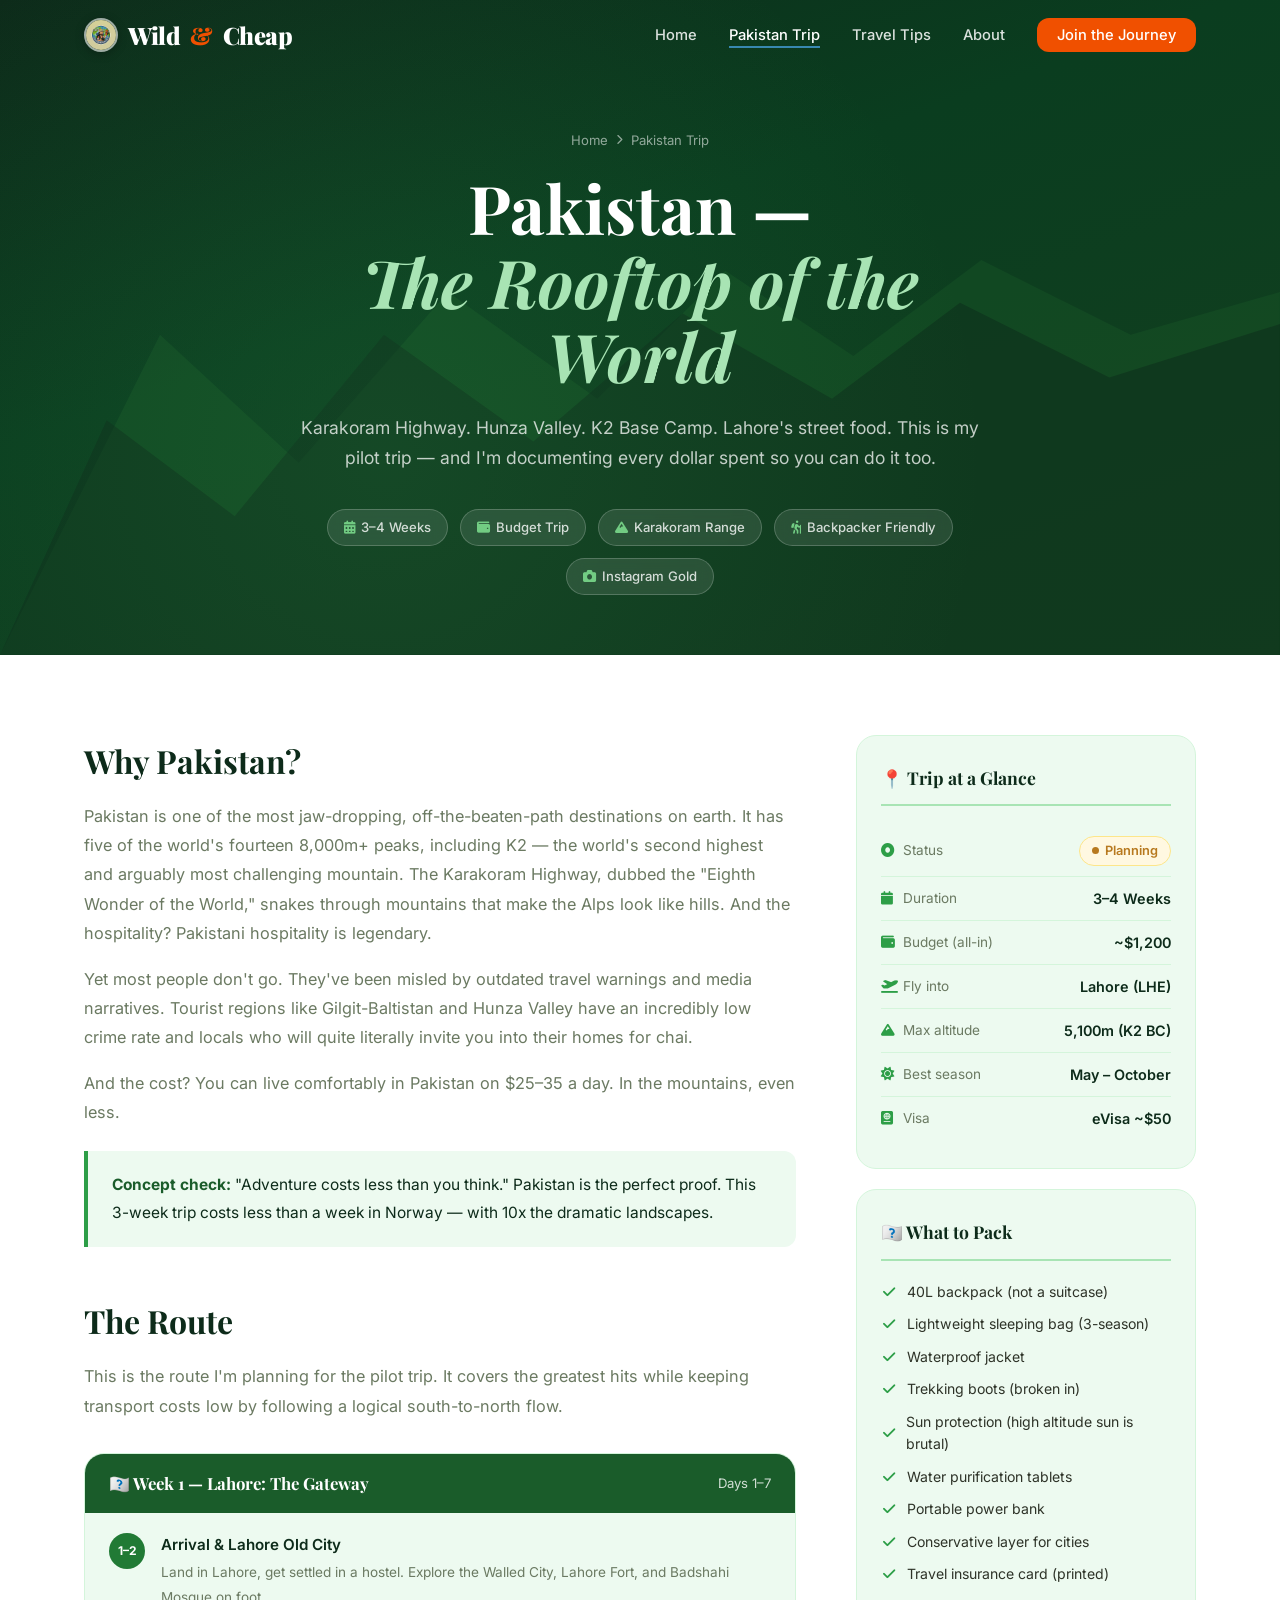
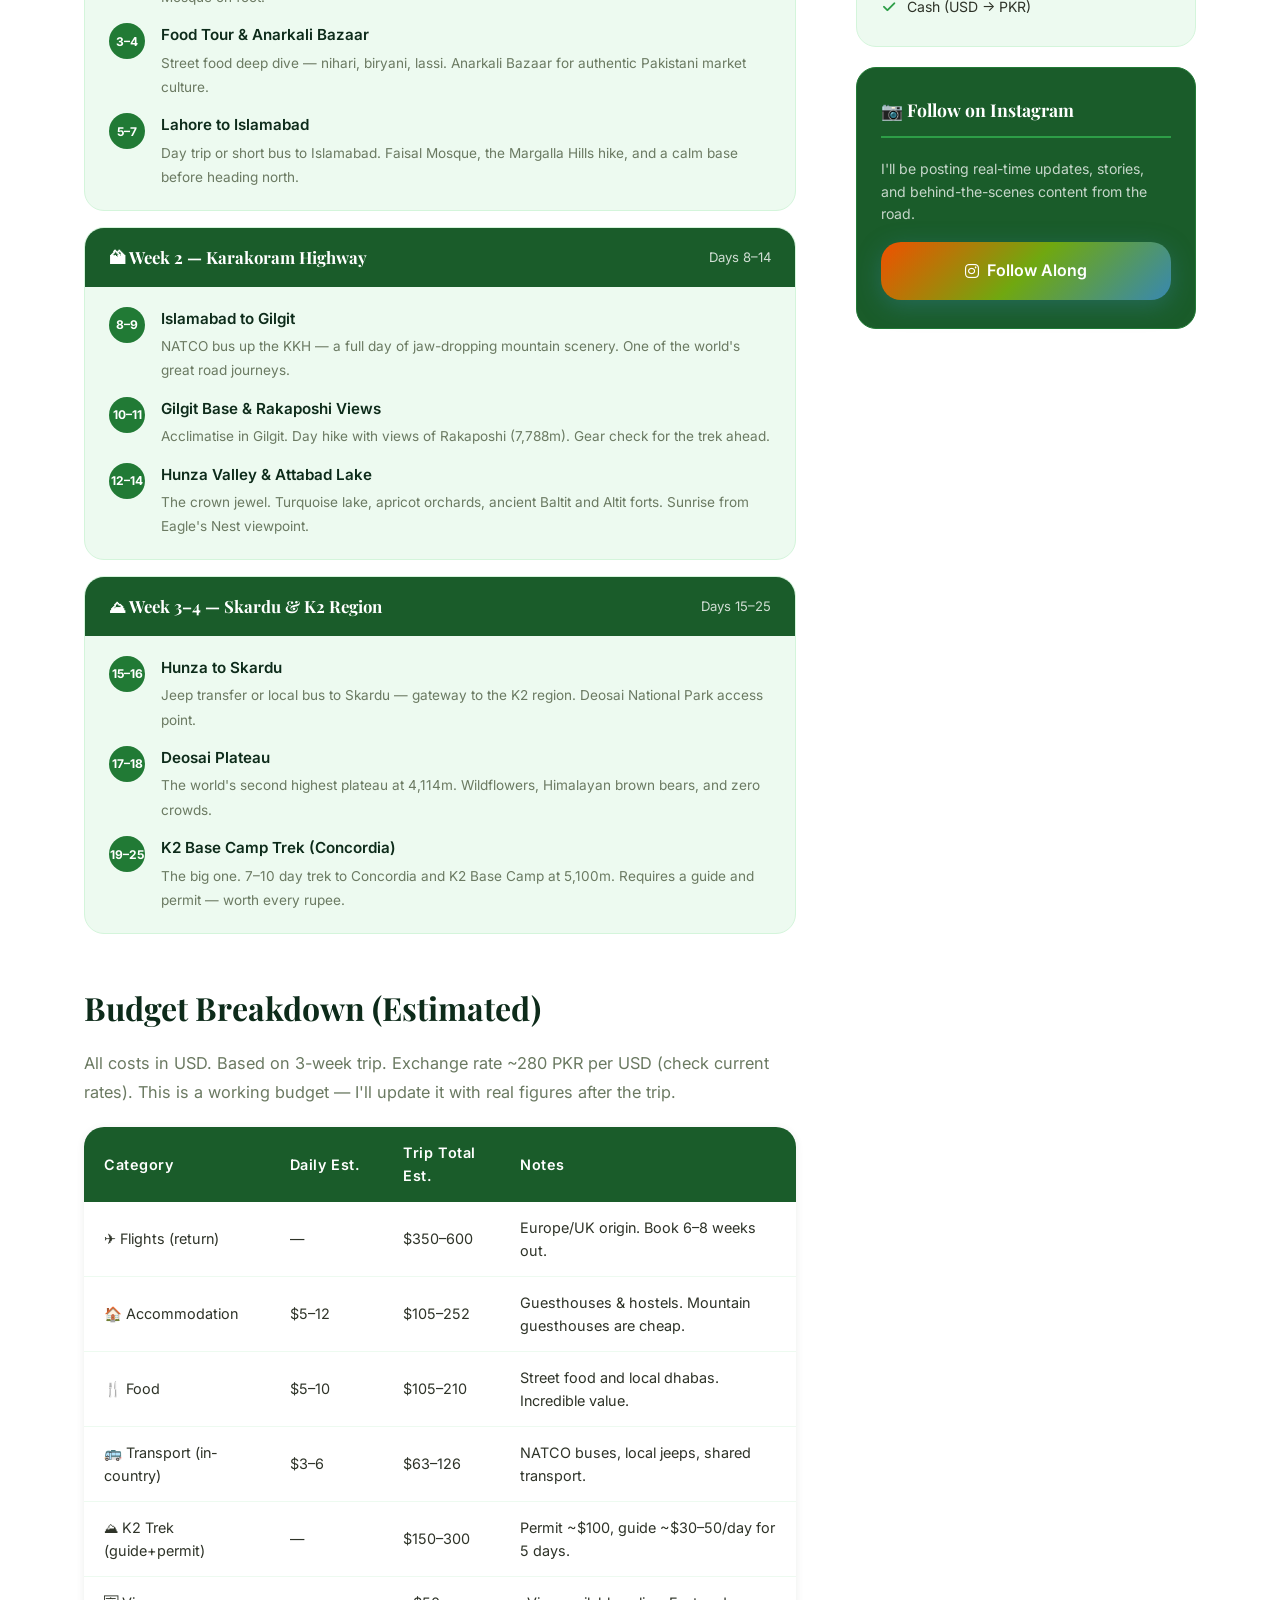
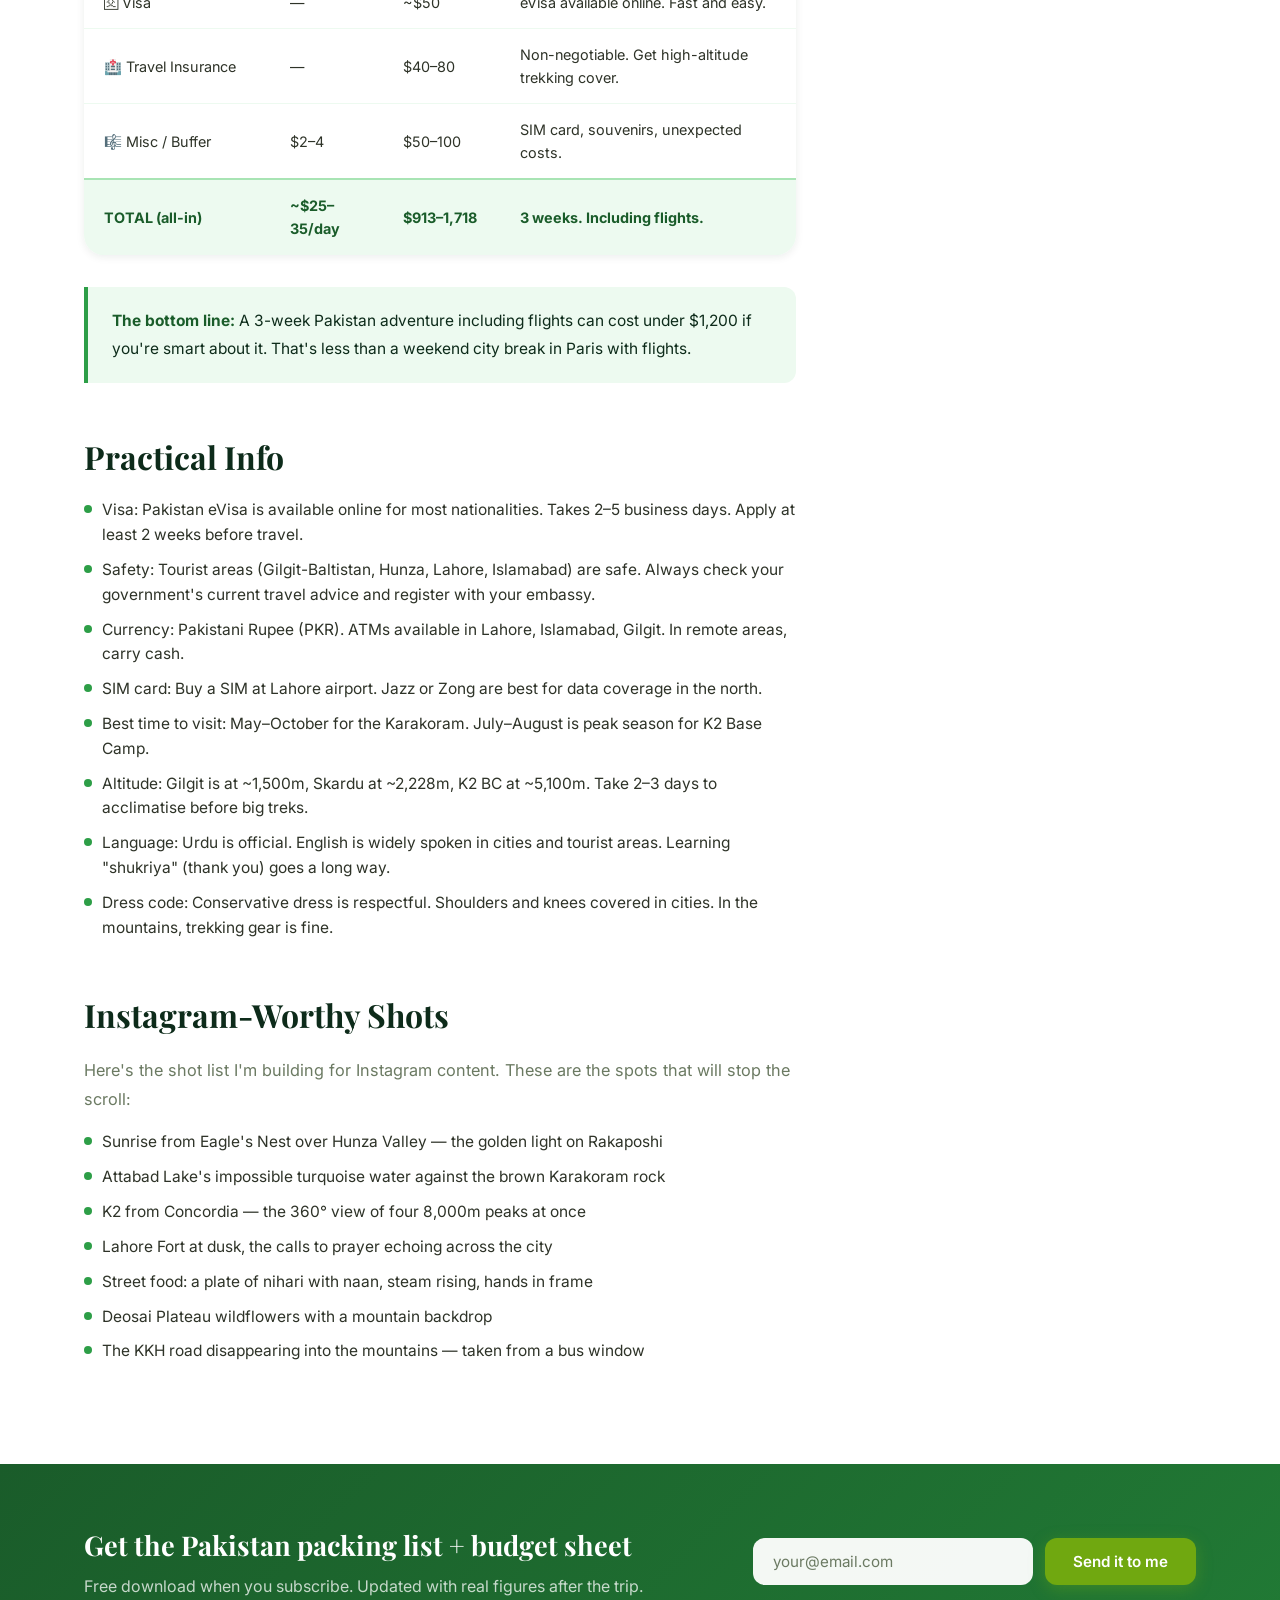
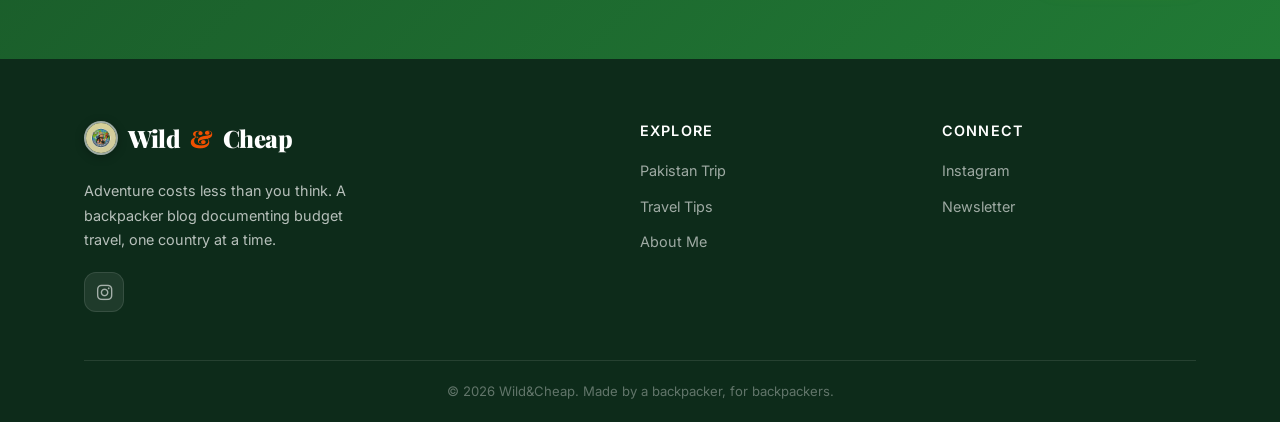
==== pakistan.html @ 562ea633 "Use carotino sticker logo and sticker-based accent colors" ====
<!DOCTYPE html>
<html lang="en">
<head>
  <meta charset="UTF-8" />
  <meta name="viewport" content="width=device-width, initial-scale=1.0" />
  <title>Pakistan Trip | Wild & Cheap</title>
  <meta name="description" content="Full budget backpacker guide to Pakistan — Hunza Valley, K2 Base Camp, Lahore, and the Karakoram Highway. Real costs, real routes." />
  <link rel="stylesheet" href="style.css" />
  <link rel="preconnect" href="https://fonts.googleapis.com" />
  <link rel="preconnect" href="https://fonts.gstatic.com" crossorigin />
  <link href="https://fonts.googleapis.com/css2?family=Playfair+Display:wght@700;900&family=Inter:wght@300;400;500;600&display=swap" rel="stylesheet" />
  <link rel="stylesheet" href="https://cdnjs.cloudflare.com/ajax/libs/font-awesome/6.5.0/css/all.min.css" />
  <style>
    /* Pakistan page-specific styles */
    .page-hero {
      min-height: 70vh;
      background: linear-gradient(160deg, var(--green-900) 0%, #0a3d1f 40%, var(--green-800) 100%);
      display: flex;
      align-items: center;
      justify-content: center;
      position: relative;
      overflow: hidden;
      padding-top: var(--nav-height);
    }
    .page-hero::before {
      content: '';
      position: absolute;
      inset: 0;
      background-image:
        radial-gradient(circle at 30% 70%, rgba(72,186,98,0.12) 0%, transparent 60%),
        url("data:image/svg+xml,%3Csvg viewBox='0 0 1200 400' xmlns='http://www.w3.org/2000/svg'%3E%3Cpolygon points='0,400 150,100 280,220 420,60 560,160 680,40 800,120 920,30 1060,100 1200,60 1200,400' fill='rgba(26,92,42,0.35)'/%3E%3Cpolygon points='0,400 100,180 220,270 360,100 500,200 640,80 780,160 900,70 1040,140 1200,90 1200,400' fill='rgba(13,43,26,0.5)'/%3E%3C/svg%3E");
      background-position: bottom;
      background-size: 100% auto;
      background-repeat: no-repeat;
    }
    .page-hero-content {
      position: relative;
      z-index: 2;
      text-align: center;
      max-width: 760px;
      padding: 60px 24px;
    }
    .breadcrumb {
      display: flex;
      align-items: center;
      justify-content: center;
      gap: 8px;
      font-size: 0.82rem;
      color: rgba(255,255,255,0.55);
      margin-bottom: 20px;
    }
    .breadcrumb a { color: rgba(255,255,255,0.55); transition: color var(--transition); }
    .breadcrumb a:hover { color: var(--green-300); }
    .breadcrumb i { font-size: 0.65rem; }
    .page-hero-content h1 {
      font-family: var(--font-heading);
      font-size: clamp(2.5rem, 6vw, 4.2rem);
      color: var(--white);
      line-height: 1.1;
      margin-bottom: 20px;
    }
    .page-hero-content h1 em { color: var(--green-200); font-style: italic; }
    .page-hero-content p {
      font-size: 1.1rem;
      color: rgba(255,255,255,0.75);
      line-height: 1.7;
      margin-bottom: 36px;
    }
    .hero-chips {
      display: flex;
      flex-wrap: wrap;
      gap: 12px;
      justify-content: center;
    }
    .chip {
      display: flex;
      align-items: center;
      gap: 6px;
      background: rgba(255,255,255,0.1);
      border: 1px solid rgba(255,255,255,0.2);
      color: rgba(255,255,255,0.8);
      padding: 7px 16px;
      border-radius: 999px;
      font-size: 0.82rem;
      font-weight: 500;
      backdrop-filter: blur(8px);
    }
    .chip i { color: var(--green-300); }

    /* Trip content */
    .trip-content { padding: 80px 0; background: var(--white); }
    .trip-layout {
      display: grid;
      grid-template-columns: 1fr 340px;
      gap: 60px;
      align-items: start;
    }

    /* Main content */
    .trip-main h2 {
      font-family: var(--font-heading);
      font-size: 2rem;
      color: var(--green-900);
      margin: 48px 0 16px;
    }
    .trip-main h2:first-child { margin-top: 0; }
    .trip-main p {
      color: var(--text-muted);
      line-height: 1.8;
      font-size: 1.02rem;
      margin-bottom: 16px;
    }
    .trip-main ul {
      margin: 0 0 20px 0;
      padding: 0;
      display: flex;
      flex-direction: column;
      gap: 10px;
    }
    .trip-main ul li {
      display: flex;
      align-items: flex-start;
      gap: 10px;
      color: var(--text-body);
      font-size: 0.97rem;
      line-height: 1.6;
    }
    .trip-main ul li::before {
      content: '';
      width: 8px; height: 8px;
      background: var(--green-500);
      border-radius: 50%;
      flex-shrink: 0;
      margin-top: 7px;
    }

    /* Itinerary */
    .itinerary { margin: 32px 0; }
    .itinerary-week {
      background: var(--green-50);
      border: 1px solid var(--green-100);
      border-radius: var(--radius-lg);
      overflow: hidden;
      margin-bottom: 16px;
    }
    .week-header {
      background: var(--green-700);
      color: var(--white);
      padding: 16px 24px;
      display: flex;
      align-items: center;
      justify-content: space-between;
    }
    .week-header h4 {
      font-family: var(--font-heading);
      font-size: 1.05rem;
    }
    .week-header span {
      font-size: 0.82rem;
      opacity: 0.8;
    }
    .week-days { padding: 20px 24px; display: flex; flex-direction: column; gap: 14px; }
    .day {
      display: flex;
      gap: 16px;
    }
    .day-num {
      background: var(--green-600);
      color: var(--white);
      font-size: 0.75rem;
      font-weight: 700;
      width: 36px; height: 36px;
      border-radius: 50%;
      display: flex;
      align-items: center;
      justify-content: center;
      flex-shrink: 0;
    }
    .day-info h5 {
      font-size: 0.95rem;
      color: var(--green-900);
      font-weight: 600;
      margin-bottom: 3px;
    }
    .day-info p {
      font-size: 0.85rem;
      color: var(--text-muted);
      margin: 0;
    }

    /* Budget table */
    .budget-table {
      width: 100%;
      border-collapse: collapse;
      margin: 20px 0 32px;
      background: var(--white);
      border-radius: var(--radius-lg);
      overflow: hidden;
      box-shadow: var(--shadow-sm);
    }
    .budget-table thead { background: var(--green-700); color: var(--white); }
    .budget-table th, .budget-table td {
      padding: 14px 20px;
      text-align: left;
      font-size: 0.9rem;
    }
    .budget-table th { font-weight: 600; letter-spacing: 0.04em; }
    .budget-table td { border-bottom: 1px solid var(--green-50); }
    .budget-table tbody tr:last-child td { border-bottom: none; }
    .budget-table tbody tr:hover td { background: var(--green-50); }
    .budget-table .total { font-weight: 700; color: var(--green-700); }
    .budget-table .total td { border-top: 2px solid var(--green-200); background: var(--green-50); }

    .callout {
      background: var(--green-50);
      border-left: 4px solid var(--green-500);
      border-radius: 0 var(--radius-md) var(--radius-md) 0;
      padding: 20px 24px;
      margin: 24px 0;
    }
    .callout p { margin: 0; font-size: 0.97rem; color: var(--green-900); }
    .callout strong { color: var(--green-700); }

    /* Sticky sidebar */
    .trip-sidebar { position: sticky; top: 90px; }
    .sidebar-card {
      background: var(--green-50);
      border: 1px solid var(--green-100);
      border-radius: var(--radius-lg);
      padding: 28px 24px;
      margin-bottom: 20px;
    }
    .sidebar-card h4 {
      font-family: var(--font-heading);
      font-size: 1.1rem;
      color: var(--green-900);
      margin-bottom: 20px;
      padding-bottom: 12px;
      border-bottom: 2px solid var(--green-200);
    }
    .sidebar-stat {
      display: flex;
      justify-content: space-between;
      align-items: center;
      padding: 10px 0;
      border-bottom: 1px solid var(--green-100);
    }
    .sidebar-stat:last-of-type { border-bottom: none; }
    .sidebar-stat-label {
      font-size: 0.85rem;
      color: var(--text-muted);
      display: flex;
      align-items: center;
      gap: 8px;
    }
    .sidebar-stat-label i { color: var(--green-500); width: 14px; }
    .sidebar-stat-value {
      font-size: 0.9rem;
      font-weight: 600;
      color: var(--green-900);
    }

    .status-badge {
      display: inline-flex;
      align-items: center;
      gap: 6px;
      font-size: 0.8rem;
      font-weight: 600;
      padding: 4px 12px;
      border-radius: 999px;
    }
    .status-planning {
      background: #fff8e1;
      color: #b7791f;
      border: 1px solid #fde68a;
    }
    .status-badge::before {
      content: '';
      width: 7px; height: 7px;
      border-radius: 50%;
      background: currentColor;
      animation: pulse-dot 2s ease-in-out infinite;
    }
    @keyframes pulse-dot {
      0%, 100% { opacity: 1; }
      50% { opacity: 0.3; }
    }

    .gear-list { display: flex; flex-direction: column; gap: 10px; }
    .gear-item {
      display: flex;
      align-items: center;
      gap: 10px;
      font-size: 0.88rem;
      color: var(--text-body);
    }
    .gear-item i { color: var(--green-500); width: 16px; text-align: center; }

    @media (max-width: 900px) {
      .trip-layout { grid-template-columns: 1fr; }
      .trip-sidebar { position: static; }
    }
  </style>
</head>
<body>

  <!-- ===== NAVIGATION ===== -->
  <nav class="navbar scrolled" id="navbar">
    <div class="nav-container">
      <a href="index.html" class="logo">
        <img src="images/carotino sticker.png" alt="Carotino sticker logo" class="logo-sticker" />
        Wild<span class="logo-accent">&</span>Cheap
      </a>
      <ul class="nav-links">
        <li><a href="index.html">Home</a></li>
        <li><a href="pakistan.html" class="active">Pakistan Trip</a></li>
        <li><a href="index.html#tips">Travel Tips</a></li>
        <li><a href="index.html#about">About</a></li>
        <li><a href="index.html#contact" class="btn-nav">Join the Journey</a></li>
      </ul>
      <button class="hamburger" id="hamburger" aria-label="Toggle menu">
        <span></span><span></span><span></span>
      </button>
    </div>
  </nav>

  <!-- ===== HERO ===== -->
  <header class="page-hero">
    <div class="page-hero-content">
      <div class="breadcrumb">
        <a href="index.html">Home</a>
        <i class="fa-solid fa-chevron-right"></i>
        <span>Pakistan Trip</span>
      </div>
      <h1>Pakistan —<br /><em>The Rooftop of the World</em></h1>
      <p>Karakoram Highway. Hunza Valley. K2 Base Camp. Lahore's street food. This is my pilot trip — and I'm documenting every dollar spent so you can do it too.</p>
      <div class="hero-chips">
        <span class="chip"><i class="fa-solid fa-calendar-days"></i> 3–4 Weeks</span>
        <span class="chip"><i class="fa-solid fa-wallet"></i> Budget Trip</span>
        <span class="chip"><i class="fa-solid fa-mountain"></i> Karakoram Range</span>
        <span class="chip"><i class="fa-solid fa-person-hiking"></i> Backpacker Friendly</span>
        <span class="chip"><i class="fa-solid fa-camera"></i> Instagram Gold</span>
      </div>
    </div>
  </header>

  <!-- ===== TRIP CONTENT ===== -->
  <section class="trip-content">
    <div class="container">
      <div class="trip-layout">

        <!-- ======= MAIN CONTENT ======= -->
        <article class="trip-main">

          <h2>Why Pakistan?</h2>
          <p>Pakistan is one of the most jaw-dropping, off-the-beaten-path destinations on earth. It has five of the world's fourteen 8,000m+ peaks, including K2 — the world's second highest and arguably most challenging mountain. The Karakoram Highway, dubbed the "Eighth Wonder of the World," snakes through mountains that make the Alps look like hills. And the hospitality? Pakistani hospitality is legendary.</p>
          <p>Yet most people don't go. They've been misled by outdated travel warnings and media narratives. Tourist regions like Gilgit-Baltistan and Hunza Valley have an incredibly low crime rate and locals who will quite literally invite you into their homes for chai.</p>
          <p>And the cost? You can live comfortably in Pakistan on $25–35 a day. In the mountains, even less.</p>

          <div class="callout">
            <p><strong>Concept check:</strong> "Adventure costs less than you think." Pakistan is the perfect proof. This 3-week trip costs less than a week in Norway — with 10x the dramatic landscapes.</p>
          </div>

          <h2>The Route</h2>
          <p>This is the route I'm planning for the pilot trip. It covers the greatest hits while keeping transport costs low by following a logical south-to-north flow.</p>

          <div class="itinerary">
            <div class="itinerary-week">
              <div class="week-header">
                <h4>&#127470;&#127477; Week 1 — Lahore: The Gateway</h4>
                <span>Days 1–7</span>
              </div>
              <div class="week-days">
                <div class="day">
                  <div class="day-num">1–2</div>
                  <div class="day-info">
                    <h5>Arrival & Lahore Old City</h5>
                    <p>Land in Lahore, get settled in a hostel. Explore the Walled City, Lahore Fort, and Badshahi Mosque on foot.</p>
                  </div>
                </div>
                <div class="day">
                  <div class="day-num">3–4</div>
                  <div class="day-info">
                    <h5>Food Tour & Anarkali Bazaar</h5>
                    <p>Street food deep dive — nihari, biryani, lassi. Anarkali Bazaar for authentic Pakistani market culture.</p>
                  </div>
                </div>
                <div class="day">
                  <div class="day-num">5–7</div>
                  <div class="day-info">
                    <h5>Lahore to Islamabad</h5>
                    <p>Day trip or short bus to Islamabad. Faisal Mosque, the Margalla Hills hike, and a calm base before heading north.</p>
                  </div>
                </div>
              </div>
            </div>

            <div class="itinerary-week">
              <div class="week-header">
                <h4>&#127956; Week 2 — Karakoram Highway</h4>
                <span>Days 8–14</span>
              </div>
              <div class="week-days">
                <div class="day">
                  <div class="day-num">8–9</div>
                  <div class="day-info">
                    <h5>Islamabad to Gilgit</h5>
                    <p>NATCO bus up the KKH — a full day of jaw-dropping mountain scenery. One of the world's great road journeys.</p>
                  </div>
                </div>
                <div class="day">
                  <div class="day-num">10–11</div>
                  <div class="day-info">
                    <h5>Gilgit Base & Rakaposhi Views</h5>
                    <p>Acclimatise in Gilgit. Day hike with views of Rakaposhi (7,788m). Gear check for the trek ahead.</p>
                  </div>
                </div>
                <div class="day">
                  <div class="day-num">12–14</div>
                  <div class="day-info">
                    <h5>Hunza Valley & Attabad Lake</h5>
                    <p>The crown jewel. Turquoise lake, apricot orchards, ancient Baltit and Altit forts. Sunrise from Eagle's Nest viewpoint.</p>
                  </div>
                </div>
              </div>
            </div>

            <div class="itinerary-week">
              <div class="week-header">
                <h4>&#9968; Week 3–4 — Skardu & K2 Region</h4>
                <span>Days 15–25</span>
              </div>
              <div class="week-days">
                <div class="day">
                  <div class="day-num">15–16</div>
                  <div class="day-info">
                    <h5>Hunza to Skardu</h5>
                    <p>Jeep transfer or local bus to Skardu — gateway to the K2 region. Deosai National Park access point.</p>
                  </div>
                </div>
                <div class="day">
                  <div class="day-num">17–18</div>
                  <div class="day-info">
                    <h5>Deosai Plateau</h5>
                    <p>The world's second highest plateau at 4,114m. Wildflowers, Himalayan brown bears, and zero crowds.</p>
                  </div>
                </div>
                <div class="day">
                  <div class="day-num">19–25</div>
                  <div class="day-info">
                    <h5>K2 Base Camp Trek (Concordia)</h5>
                    <p>The big one. 7–10 day trek to Concordia and K2 Base Camp at 5,100m. Requires a guide and permit — worth every rupee.</p>
                  </div>
                </div>
              </div>
            </div>
          </div>

          <h2>Budget Breakdown (Estimated)</h2>
          <p>All costs in USD. Based on 3-week trip. Exchange rate ~280 PKR per USD (check current rates). This is a working budget — I'll update it with real figures after the trip.</p>

          <table class="budget-table">
            <thead>
              <tr>
                <th>Category</th>
                <th>Daily Est.</th>
                <th>Trip Total Est.</th>
                <th>Notes</th>
              </tr>
            </thead>
            <tbody>
              <tr>
                <td>&#9992; Flights (return)</td>
                <td>—</td>
                <td>$350–600</td>
                <td>Europe/UK origin. Book 6–8 weeks out.</td>
              </tr>
              <tr>
                <td>&#127968; Accommodation</td>
                <td>$5–12</td>
                <td>$105–252</td>
                <td>Guesthouses &amp; hostels. Mountain guesthouses are cheap.</td>
              </tr>
              <tr>
                <td>&#127860; Food</td>
                <td>$5–10</td>
                <td>$105–210</td>
                <td>Street food and local dhabas. Incredible value.</td>
              </tr>
              <tr>
                <td>&#128652; Transport (in-country)</td>
                <td>$3–6</td>
                <td>$63–126</td>
                <td>NATCO buses, local jeeps, shared transport.</td>
              </tr>
              <tr>
                <td>&#9968; K2 Trek (guide+permit)</td>
                <td>—</td>
                <td>$150–300</td>
                <td>Permit ~$100, guide ~$30–50/day for 5 days.</td>
              </tr>
              <tr>
                <td>&#127512; Visa</td>
                <td>—</td>
                <td>~$50</td>
                <td>eVisa available online. Fast and easy.</td>
              </tr>
              <tr>
                <td>&#127973; Travel Insurance</td>
                <td>—</td>
                <td>$40–80</td>
                <td>Non-negotiable. Get high-altitude trekking cover.</td>
              </tr>
              <tr>
                <td>&#127932; Misc / Buffer</td>
                <td>$2–4</td>
                <td>$50–100</td>
                <td>SIM card, souvenirs, unexpected costs.</td>
              </tr>
            </tbody>
            <tfoot>
              <tr class="total">
                <td><strong>TOTAL (all-in)</strong></td>
                <td>~$25–35/day</td>
                <td><strong>$913–1,718</strong></td>
                <td>3 weeks. Including flights.</td>
              </tr>
            </tfoot>
          </table>

          <div class="callout">
            <p><strong>The bottom line:</strong> A 3-week Pakistan adventure including flights can cost under $1,200 if you're smart about it. That's less than a weekend city break in Paris with flights.</p>
          </div>

          <h2>Practical Info</h2>
          <ul>
            <li>Visa: Pakistan eVisa is available online for most nationalities. Takes 2–5 business days. Apply at least 2 weeks before travel.</li>
            <li>Safety: Tourist areas (Gilgit-Baltistan, Hunza, Lahore, Islamabad) are safe. Always check your government's current travel advice and register with your embassy.</li>
            <li>Currency: Pakistani Rupee (PKR). ATMs available in Lahore, Islamabad, Gilgit. In remote areas, carry cash.</li>
            <li>SIM card: Buy a SIM at Lahore airport. Jazz or Zong are best for data coverage in the north.</li>
            <li>Best time to visit: May–October for the Karakoram. July–August is peak season for K2 Base Camp.</li>
            <li>Altitude: Gilgit is at ~1,500m, Skardu at ~2,228m, K2 BC at ~5,100m. Take 2–3 days to acclimatise before big treks.</li>
            <li>Language: Urdu is official. English is widely spoken in cities and tourist areas. Learning "shukriya" (thank you) goes a long way.</li>
            <li>Dress code: Conservative dress is respectful. Shoulders and knees covered in cities. In the mountains, trekking gear is fine.</li>
          </ul>

          <h2>Instagram-Worthy Shots</h2>
          <p>Here's the shot list I'm building for Instagram content. These are the spots that will stop the scroll:</p>
          <ul>
            <li>Sunrise from Eagle's Nest over Hunza Valley — the golden light on Rakaposhi</li>
            <li>Attabad Lake's impossible turquoise water against the brown Karakoram rock</li>
            <li>K2 from Concordia — the 360° view of four 8,000m peaks at once</li>
            <li>Lahore Fort at dusk, the calls to prayer echoing across the city</li>
            <li>Street food: a plate of nihari with naan, steam rising, hands in frame</li>
            <li>Deosai Plateau wildflowers with a mountain backdrop</li>
            <li>The KKH road disappearing into the mountains — taken from a bus window</li>
          </ul>

        </article>

        <!-- ======= SIDEBAR ======= -->
        <aside class="trip-sidebar">

          <div class="sidebar-card">
            <h4>&#128205; Trip at a Glance</h4>
            <div class="sidebar-stat">
              <span class="sidebar-stat-label"><i class="fa-solid fa-circle-dot"></i> Status</span>
              <span class="sidebar-stat-value"><span class="status-badge status-planning">Planning</span></span>
            </div>
            <div class="sidebar-stat">
              <span class="sidebar-stat-label"><i class="fa-solid fa-calendar"></i> Duration</span>
              <span class="sidebar-stat-value">3–4 Weeks</span>
            </div>
            <div class="sidebar-stat">
              <span class="sidebar-stat-label"><i class="fa-solid fa-wallet"></i> Budget (all-in)</span>
              <span class="sidebar-stat-value">~$1,200</span>
            </div>
            <div class="sidebar-stat">
              <span class="sidebar-stat-label"><i class="fa-solid fa-plane-departure"></i> Fly into</span>
              <span class="sidebar-stat-value">Lahore (LHE)</span>
            </div>
            <div class="sidebar-stat">
              <span class="sidebar-stat-label"><i class="fa-solid fa-mountain"></i> Max altitude</span>
              <span class="sidebar-stat-value">5,100m (K2 BC)</span>
            </div>
            <div class="sidebar-stat">
              <span class="sidebar-stat-label"><i class="fa-solid fa-sun"></i> Best season</span>
              <span class="sidebar-stat-value">May – October</span>
            </div>
            <div class="sidebar-stat">
              <span class="sidebar-stat-label"><i class="fa-solid fa-passport"></i> Visa</span>
              <span class="sidebar-stat-value">eVisa ~$50</span>
            </div>
          </div>

          <div class="sidebar-card">
            <h4>&#127462;&#127477; What to Pack</h4>
            <div class="gear-list">
              <div class="gear-item"><i class="fa-solid fa-check"></i> 40L backpack (not a suitcase)</div>
              <div class="gear-item"><i class="fa-solid fa-check"></i> Lightweight sleeping bag (3-season)</div>
              <div class="gear-item"><i class="fa-solid fa-check"></i> Waterproof jacket</div>
              <div class="gear-item"><i class="fa-solid fa-check"></i> Trekking boots (broken in)</div>
              <div class="gear-item"><i class="fa-solid fa-check"></i> Sun protection (high altitude sun is brutal)</div>
              <div class="gear-item"><i class="fa-solid fa-check"></i> Water purification tablets</div>
              <div class="gear-item"><i class="fa-solid fa-check"></i> Portable power bank</div>
              <div class="gear-item"><i class="fa-solid fa-check"></i> Conservative layer for cities</div>
              <div class="gear-item"><i class="fa-solid fa-check"></i> Travel insurance card (printed)</div>
              <div class="gear-item"><i class="fa-solid fa-check"></i> Cash (USD → PKR)</div>
            </div>
          </div>

          <div class="sidebar-card" style="background: var(--green-700); border-color: var(--green-600);">
            <h4 style="color: var(--white); border-color: var(--green-500);">&#128247; Follow on Instagram</h4>
            <p style="color: rgba(255,255,255,0.75); font-size: 0.88rem; margin-bottom: 16px; line-height: 1.6;">I'll be posting real-time updates, stories, and behind-the-scenes content from the road.</p>
            <!-- Replace carotinoadventures -->
            <a href="https://instagram.com/carotinoadventures" target="_blank" rel="noopener noreferrer" class="btn btn-instagram" style="width: 100%; justify-content: center;">
              <i class="fa-brands fa-instagram"></i> Follow Along
            </a>
          </div>

        </aside>

      </div>
    </div>
  </section>

  <!-- ===== NEWSLETTER ===== -->
  <section class="newsletter">
    <div class="container">
      <div class="newsletter-inner">
        <div class="newsletter-text">
          <h3>Get the Pakistan packing list + budget sheet</h3>
          <p>Free download when you subscribe. Updated with real figures after the trip.</p>
        </div>
        <form class="newsletter-form" onsubmit="handleSubscribe(event)">
          <input type="email" placeholder="your@email.com" required aria-label="Email address" />
          <button type="submit" class="btn btn-primary">Send it to me</button>
        </form>
      </div>
    </div>
  </section>

  <!-- ===== FOOTER ===== -->
  <footer class="footer">
    <div class="container">
      <div class="footer-grid">
        <div class="footer-brand">
          <a href="index.html" class="logo"><img src="images/carotino sticker.png" alt="Carotino sticker logo" class="logo-sticker" />Wild<span class="logo-accent">&</span>Cheap</a>
          <p>Adventure costs less than you think. A backpacker blog documenting budget travel, one country at a time.</p>
          <div class="social-links">
            <a href="https://instagram.com/carotinoadventures" target="_blank" rel="noopener noreferrer" aria-label="Instagram"><i class="fa-brands fa-instagram"></i></a>
          </div>
        </div>
        <div class="footer-links">
          <h5>Explore</h5>
          <ul>
            <li><a href="pakistan.html">Pakistan Trip</a></li>
            <li><a href="index.html#tips">Travel Tips</a></li>
            <li><a href="index.html#about">About Me</a></li>
          </ul>
        </div>
        <div class="footer-links">
          <h5>Connect</h5>
          <ul>
            <li><a href="https://instagram.com/carotinoadventures" target="_blank" rel="noopener noreferrer">Instagram</a></li>
            <li><a href="index.html#contact">Newsletter</a></li>
          </ul>
        </div>
      </div>
      <div class="footer-bottom">
        <p>&copy; 2026 Wild&Cheap. Made by a backpacker, for backpackers.</p>
      </div>
    </div>
  </footer>

  <script>
    // Sticky navbar
    const navbar = document.getElementById('navbar');
    window.addEventListener('scroll', () => {
      navbar.classList.toggle('scrolled', window.scrollY > 50);
    });

    // Mobile hamburger
    const hamburger = document.getElementById('hamburger');
    const navLinks = document.querySelector('.nav-links');
    hamburger.addEventListener('click', () => {
      navLinks.classList.toggle('open');
      hamburger.classList.toggle('active');
    });

    // Newsletter
    function handleSubscribe(e) {
      e.preventDefault();
      const input = e.target.querySelector('input[type="email"]');
      const btn = e.target.querySelector('button');
      btn.textContent = '✓ You\'re on the list!';
      btn.disabled = true;
      input.disabled = true;
    }

    // Scroll reveal
    const observer = new IntersectionObserver((entries) => {
      entries.forEach(entry => {
        if (entry.isIntersecting) entry.target.classList.add('visible');
      });
    }, { threshold: 0.1 });

    document.querySelectorAll('.itinerary-week, .sidebar-card, .callout').forEach(el => {
      el.classList.add('reveal');
      observer.observe(el);
    });
  </script>
</body>
</html>
---- style.css ----
/* ============================================================
   WILD & CHEAP — Main Stylesheet
   Theme: Deep greens of nature, adventure, raw beauty
   ============================================================ */

/* ===== CSS CUSTOM PROPERTIES ===== */
:root {
  --green-900: #0d2b1a;
  --green-800: #14401f;
  --green-700: #1a5c2a;
  --green-600: #217a35;
  --green-500: #2d9e47;
  --green-400: #4aba62;
  --green-300: #72cc83;
  --green-200: #a8e4b4;
  --green-100: #d4f5db;
  --green-50:  #edfaf0;

  --earth-dark: #1c1a14;
  --earth-mid:  #3b3626;
  --earth-warm: #8a7558;
  --cream:      #f5f0e8;
  --white:      #ffffff;

  --text-dark:  #111810;
  --text-body:  #2e3328;
  --text-muted: #6b7a62;

  --font-heading: 'Playfair Display', Georgia, serif;
  --font-body:    'Inter', system-ui, sans-serif;

  --radius-sm:  6px;
  --radius-md:  12px;
  --radius-lg:  20px;
  --radius-xl:  32px;

  --shadow-sm:  0 2px 8px rgba(13,43,26,0.08);
  --shadow-md:  0 8px 24px rgba(13,43,26,0.14);
  --shadow-lg:  0 20px 60px rgba(13,43,26,0.2);

  --transition: 0.3s ease;
  --nav-height: 70px;

  /* Carotino sticker accents */
  --sticker-olive:  #70a810;
  --sticker-orange: #f05000;
  --sticker-blue:   #3888b0;
  --sticker-sand:   #d0c898;
  --sticker-deep:   #3f5318;
}

/* ===== RESET & BASE ===== */
*, *::before, *::after { box-sizing: border-box; margin: 0; padding: 0; }

html { scroll-behavior: smooth; font-size: 16px; }

body {
  font-family: var(--font-body);
  color: var(--text-body);
  background: var(--white);
  line-height: 1.6;
  overflow-x: hidden;
}

img { display: block; max-width: 100%; }
a  { text-decoration: none; color: inherit; }
ul { list-style: none; }
button { cursor: pointer; border: none; background: none; font-family: inherit; }

/* ===== UTILITY ===== */
.container {
  max-width: 1160px;
  margin: 0 auto;
  padding: 0 24px;
}

.tag {
  display: inline-block;
  background: var(--sticker-sand);
  color: var(--sticker-deep);
  font-size: 0.78rem;
  font-weight: 600;
  letter-spacing: 0.06em;
  text-transform: uppercase;
  padding: 4px 14px;
  border-radius: 999px;
  margin-bottom: 14px;
}

.section-header {
  text-align: center;
  max-width: 640px;
  margin: 0 auto 60px;
}

.section-header h2 {
  font-family: var(--font-heading);
  font-size: clamp(1.8rem, 4vw, 2.8rem);
  color: var(--green-900);
  line-height: 1.2;
  margin-bottom: 16px;
}

.section-header p {
  color: var(--text-muted);
  font-size: 1.05rem;
  line-height: 1.7;
}

/* ===== SCROLL REVEAL ===== */
.reveal { opacity: 0; transform: translateY(28px); transition: opacity 0.6s ease, transform 0.6s ease; }
.reveal.visible { opacity: 1; transform: none; }

/* ===== BUTTONS ===== */
.btn {
  display: inline-flex;
  align-items: center;
  gap: 8px;
  padding: 14px 28px;
  border-radius: var(--radius-md);
  font-size: 0.95rem;
  font-weight: 600;
  transition: var(--transition);
  white-space: nowrap;
}

.btn-primary {
  background: var(--sticker-olive);
  color: var(--white);
  box-shadow: 0 4px 16px rgba(112,168,16,0.35);
}
.btn-primary:hover {
  background: var(--sticker-deep);
  transform: translateY(-2px);
  box-shadow: 0 8px 24px rgba(63,83,24,0.45);
}

.btn-ghost {
  background: rgba(255,255,255,0.15);
  color: var(--white);
  border: 1.5px solid rgba(255,255,255,0.5);
  backdrop-filter: blur(6px);
}
.btn-ghost:hover {
  background: rgba(255,255,255,0.25);
  transform: translateY(-2px);
}

.btn-outline {
  background: transparent;
  color: var(--sticker-deep);
  border: 2px solid var(--sticker-olive);
}
.btn-outline:hover {
  background: var(--sticker-olive);
  color: var(--white);
  transform: translateY(-2px);
}

.btn-instagram {
  background: linear-gradient(135deg, var(--sticker-orange), var(--sticker-olive), var(--sticker-blue));
  color: var(--white);
  font-size: 1rem;
  padding: 16px 36px;
  border-radius: var(--radius-lg);
  box-shadow: 0 6px 24px rgba(56,136,176,0.35);
}
.btn-instagram:hover {
  transform: translateY(-3px);
  box-shadow: 0 12px 36px rgba(56,136,176,0.5);
}

.btn-nav {
  background: var(--sticker-orange);
  color: var(--white) !important;
  padding: 8px 20px;
  border-radius: var(--radius-md);
  font-weight: 600;
  transition: var(--transition);
}
.btn-nav:hover { background: #c94100; }

/* ===== NAVBAR ===== */
.navbar {
  position: fixed;
  top: 0; left: 0; right: 0;
  z-index: 1000;
  height: var(--nav-height);
  background: transparent;
  transition: background var(--transition), box-shadow var(--transition);
}

.navbar.scrolled {
  background: rgba(13,43,26,0.96);
  backdrop-filter: blur(12px);
  box-shadow: 0 2px 20px rgba(0,0,0,0.3);
}

.nav-container {
  max-width: 1160px;
  margin: 0 auto;
  padding: 0 24px;
  height: 100%;
  display: flex;
  align-items: center;
  justify-content: space-between;
}

.logo {
  display: inline-flex;
  align-items: center;
  gap: 10px;
  font-family: var(--font-heading);
  font-size: 1.5rem;
  font-weight: 900;
  color: var(--white);
  letter-spacing: -0.02em;
}
.logo-icon { margin-right: 6px; }
.logo-sticker {
  width: 34px;
  height: 34px;
  border-radius: 50%;
  object-fit: cover;
  border: 2px solid rgba(255,255,255,0.6);
  box-shadow: 0 2px 10px rgba(0,0,0,0.25);
}
.logo-accent { color: var(--sticker-orange); }

.nav-links {
  display: flex;
  align-items: center;
  gap: 32px;
}

.nav-links li a {
  color: rgba(255,255,255,0.85);
  font-size: 0.92rem;
  font-weight: 500;
  transition: color var(--transition);
  position: relative;
}
.nav-links li a:not(.btn-nav)::after {
  content: '';
  position: absolute;
  bottom: -4px; left: 0;
  width: 0; height: 2px;
  background: var(--sticker-blue);
  transition: width var(--transition);
}
.nav-links li a:not(.btn-nav):hover::after,
.nav-links li a.active::after { width: 100%; }
.nav-links li a:not(.btn-nav):hover,
.nav-links li a.active { color: var(--white); }

.hamburger {
  display: none;
  flex-direction: column;
  gap: 5px;
  padding: 6px;
}
.hamburger span {
  display: block;
  width: 24px; height: 2px;
  background: var(--white);
  border-radius: 2px;
  transition: var(--transition);
}
.hamburger.active span:nth-child(1) { transform: translateY(7px) rotate(45deg); }
.hamburger.active span:nth-child(2) { opacity: 0; }
.hamburger.active span:nth-child(3) { transform: translateY(-7px) rotate(-45deg); }

/* ===== HERO ===== */
.hero {
  position: relative;
  min-height: 100vh;
  display: flex;
  align-items: center;
  justify-content: center;
  overflow: hidden;
  background: 
    linear-gradient(160deg, var(--green-900) 0%, var(--green-700) 50%, var(--green-800) 100%);
}

/* Decorative background pattern */
.hero::before {
  content: '';
  position: absolute;
  inset: 0;
  background-image: 
    radial-gradient(circle at 20% 80%, rgba(72,186,98,0.15) 0%, transparent 50%),
    radial-gradient(circle at 80% 20%, rgba(45,158,71,0.2) 0%, transparent 50%),
    url("data:image/svg+xml,%3Csvg width='60' height='60' viewBox='0 0 60 60' xmlns='http://www.w3.org/2000/svg'%3E%3Cpath d='M30 5 L55 50 L5 50Z' fill='none' stroke='rgba(255,255,255,0.03)' stroke-width='1'/%3E%3C/svg%3E");
  pointer-events: none;
}

.hero-overlay {
  position: absolute;
  inset: 0;
  background: linear-gradient(to bottom, rgba(13,43,26,0.2) 0%, rgba(13,43,26,0.5) 100%);
}

.hero-content {
  position: relative;
  z-index: 2;
  text-align: center;
  padding: 100px 24px 80px;
  max-width: 820px;
}

.hero-badge {
  display: inline-block;
  background: rgba(255,255,255,0.15);
  color: var(--green-200);
  border: 1px solid rgba(255,255,255,0.2);
  backdrop-filter: blur(8px);
  padding: 6px 18px;
  border-radius: 999px;
  font-size: 0.82rem;
  font-weight: 600;
  letter-spacing: 0.08em;
  text-transform: uppercase;
  margin-bottom: 28px;
}

.hero-content h1 {
  font-family: var(--font-heading);
  font-size: clamp(2.5rem, 7vw, 5rem);
  font-weight: 900;
  color: var(--white);
  line-height: 1.1;
  margin-bottom: 24px;
  text-shadow: 0 4px 20px rgba(0,0,0,0.3);
}
.hero-content h1 em {
  font-style: italic;
  color: var(--green-200);
}

.hero-sub {
  font-size: clamp(1rem, 2.5vw, 1.2rem);
  color: rgba(255,255,255,0.8);
  margin-bottom: 40px;
  line-height: 1.7;
}

.hero-actions {
  display: flex;
  gap: 16px;
  justify-content: center;
  flex-wrap: wrap;
  margin-bottom: 60px;
}

.hero-stats {
  display: flex;
  align-items: center;
  justify-content: center;
  gap: 40px;
  flex-wrap: wrap;
}
.stat { text-align: center; }
.stat-num {
  display: block;
  font-family: var(--font-heading);
  font-size: 2rem;
  font-weight: 900;
  color: var(--white);
  line-height: 1;
}
.stat-label {
  display: block;
  font-size: 0.8rem;
  color: rgba(255,255,255,0.6);
  text-transform: uppercase;
  letter-spacing: 0.08em;
  margin-top: 4px;
}
.stat-divider {
  width: 1px;
  height: 40px;
  background: rgba(255,255,255,0.2);
}

.hero-scroll-hint {
  position: absolute;
  bottom: 32px;
  left: 50%;
  transform: translateX(-50%);
  z-index: 2;
  display: flex;
  flex-direction: column;
  align-items: center;
  gap: 8px;
  color: rgba(255,255,255,0.5);
  font-size: 0.78rem;
  letter-spacing: 0.08em;
  text-transform: uppercase;
  animation: bounce 2s ease-in-out infinite;
}
@keyframes bounce {
  0%, 100% { transform: translateX(-50%) translateY(0); }
  50%       { transform: translateX(-50%) translateY(8px); }
}

/* ===== CONCEPT STRIP ===== */
.concept-strip {
  background: var(--green-900);
  overflow: hidden;
  padding: 16px 0;
  border-top: 1px solid var(--green-800);
}

.concept-inner {
  display: flex;
  gap: 48px;
  animation: marquee 20s linear infinite;
  white-space: nowrap;
}
.concept-inner span {
  color: var(--sticker-sand);
  font-size: 0.85rem;
  font-weight: 500;
  letter-spacing: 0.06em;
  text-transform: uppercase;
  flex-shrink: 0;
}
@keyframes marquee {
  from { transform: translateX(0); }
  to   { transform: translateX(-50%); }
}

/* ===== FEATURED SECTION ===== */
.featured {
  padding: 100px 0;
  background: var(--cream);
}

.trip-card-big {
  display: grid;
  grid-template-columns: 1fr 1fr;
  gap: 48px;
  align-items: center;
  background: var(--white);
  border-radius: var(--radius-xl);
  overflow: hidden;
  box-shadow: var(--shadow-lg);
}

.trip-card-img { height: 100%; min-height: 420px; }

.img-placeholder {
  width: 100%;
  height: 100%;
  min-height: 420px;
  display: flex;
  flex-direction: column;
  align-items: center;
  justify-content: flex-end;
  padding: 24px;
  position: relative;
}

.pakistan-bg {
  background: 
    linear-gradient(to top, rgba(13,43,26,0.8) 0%, rgba(13,43,26,0.1) 60%),
    linear-gradient(135deg, var(--green-800) 0%, var(--green-600) 40%, #4a7c59 70%, var(--green-900) 100%);
}

/* Mountain silhouette decoration */
.pakistan-bg::before {
  content: '';
  position: absolute;
  bottom: 60px;
  left: 0; right: 0;
  height: 200px;
  background: url("data:image/svg+xml,%3Csvg viewBox='0 0 800 200' xmlns='http://www.w3.org/2000/svg'%3E%3Cpolygon points='0,200 100,60 200,140 300,30 400,100 500,20 600,80 700,50 800,90 800,200' fill='rgba(26,92,42,0.6)'/%3E%3Cpolygon points='0,200 80,100 160,160 250,50 360,120 440,40 540,100 640,70 730,110 800,80 800,200' fill='rgba(20,64,31,0.5)'/%3E%3C/svg%3E") center bottom / cover no-repeat;
}

.img-label {
  position: relative;
  z-index: 2;
  display: flex;
  align-items: center;
  gap: 8px;
  color: rgba(255,255,255,0.8);
  font-size: 0.82rem;
  font-weight: 500;
  background: rgba(0,0,0,0.3);
  backdrop-filter: blur(8px);
  padding: 6px 14px;
  border-radius: 999px;
  border: 1px solid rgba(255,255,255,0.15);
}

.trip-card-info { padding: 48px 48px 48px 0; }

.trip-meta {
  display: flex;
  flex-wrap: wrap;
  gap: 16px;
  margin-bottom: 20px;
}
.trip-meta span {
  display: flex;
  align-items: center;
  gap: 6px;
  font-size: 0.82rem;
  color: var(--text-muted);
  font-weight: 500;
}
.trip-meta i { color: var(--sticker-orange); }

.trip-card-info h3 {
  font-family: var(--font-heading);
  font-size: 1.9rem;
  color: var(--green-900);
  line-height: 1.2;
  margin-bottom: 16px;
}

.trip-card-info p {
  color: var(--text-muted);
  line-height: 1.7;
  margin-bottom: 24px;
}

.trip-highlights {
  display: flex;
  flex-direction: column;
  gap: 10px;
  margin-bottom: 32px;
}
.trip-highlights li {
  display: flex;
  align-items: center;
  gap: 10px;
  font-size: 0.9rem;
  color: var(--text-body);
  font-weight: 500;
}
.trip-highlights i { color: var(--sticker-olive); font-size: 0.8rem; }

/* ===== PHILOSOPHY ===== */
.philosophy {
  padding: 100px 0;
  background: var(--white);
}

.philosophy-grid {
  display: grid;
  grid-template-columns: 1fr 1.2fr;
  gap: 80px;
  align-items: center;
}

.philosophy-text .tag { margin-bottom: 16px; }

.philosophy-text h2 {
  font-family: var(--font-heading);
  font-size: clamp(1.8rem, 3.5vw, 2.6rem);
  color: var(--green-900);
  line-height: 1.2;
  margin-bottom: 20px;
}

.philosophy-text p {
  color: var(--text-muted);
  line-height: 1.8;
  margin-bottom: 16px;
  font-size: 1.02rem;
}

.philosophy-text .btn { margin-top: 8px; }

.philosophy-cards {
  display: grid;
  grid-template-columns: 1fr 1fr;
  gap: 20px;
}

.value-card {
  background: var(--green-50);
  border: 1px solid var(--green-100);
  border-radius: var(--radius-lg);
  padding: 28px 24px;
  transition: transform var(--transition), box-shadow var(--transition);
}
.value-card:hover {
  transform: translateY(-4px);
  box-shadow: var(--shadow-md);
}

.value-icon {
  width: 48px; height: 48px;
  background: var(--sticker-blue);
  border-radius: var(--radius-md);
  display: flex;
  align-items: center;
  justify-content: center;
  margin-bottom: 16px;
  color: var(--white);
  font-size: 1.2rem;
}

.value-card h4 {
  font-family: var(--font-heading);
  font-size: 1.05rem;
  color: var(--green-900);
  margin-bottom: 8px;
}
.value-card p {
  font-size: 0.88rem;
  color: var(--text-muted);
  line-height: 1.6;
}

/* ===== TIPS ===== */
.tips {
  padding: 100px 0;
  background: var(--green-900);
}
.tips .section-header h2 { color: var(--white); }
.tips .section-header p  { color: var(--green-200); }
.tips .tag { background: rgba(255,255,255,0.1); color: var(--green-200); }

.tips-grid {
  display: grid;
  grid-template-columns: repeat(3, 1fr);
  gap: 24px;
}

.tip-card {
  background: rgba(255,255,255,0.06);
  border: 1px solid rgba(255,255,255,0.1);
  border-radius: var(--radius-lg);
  padding: 32px 28px;
  transition: transform var(--transition), background var(--transition);
}
.tip-card:hover {
  background: rgba(255,255,255,0.1);
  transform: translateY(-4px);
}

.tip-num {
  font-family: var(--font-heading);
  font-size: 2.5rem;
  font-weight: 900;
  color: var(--sticker-sand);
  opacity: 0.6;
  line-height: 1;
  margin-bottom: 16px;
}
.tip-card h4 {
  font-size: 1rem;
  color: var(--white);
  font-weight: 600;
  margin-bottom: 10px;
}
.tip-card p {
  font-size: 0.88rem;
  color: rgba(255,255,255,0.6);
  line-height: 1.7;
}

/* ===== INSTAGRAM ===== */
.instagram-section {
  padding: 100px 0;
  background: var(--cream);
}

.ig-placeholder {
  margin: 0 auto 40px;
  max-width: 720px;
}

.ig-grid {
  display: grid;
  grid-template-columns: repeat(3, 1fr);
  grid-template-rows: repeat(2, 160px);
  gap: 10px;
  border-radius: var(--radius-lg);
  overflow: hidden;
}

.ig-item {
  background: linear-gradient(135deg, var(--green-700), var(--green-500));
  display: flex;
  align-items: center;
  justify-content: center;
  font-size: 2rem;
  color: rgba(255,255,255,0.4);
  cursor: pointer;
  transition: filter var(--transition), transform var(--transition);
}
.ig-item:hover { filter: brightness(1.2); transform: scale(1.02); }

.ig-tall { grid-row: span 2; }
.ig-wide { grid-column: span 2; }

/* Different shades for visual variety */
.ig-item:nth-child(1) { background: linear-gradient(135deg, var(--green-900), var(--green-700)); }
.ig-item:nth-child(2) { background: linear-gradient(135deg, var(--green-600), var(--green-400)); }
.ig-item:nth-child(3) { background: linear-gradient(135deg, var(--green-800), var(--green-600)); }
.ig-item:nth-child(4) { background: linear-gradient(135deg, var(--green-700), var(--green-500)); }
.ig-item:nth-child(5) { background: linear-gradient(135deg, var(--green-500), var(--green-300)); }

.ig-cta { text-align: center; }
.ig-note {
  margin-top: 14px;
  font-size: 0.88rem;
  color: var(--text-muted);
}

/* ===== NEWSLETTER ===== */
.newsletter {
  background: linear-gradient(135deg, var(--green-700), var(--green-600));
  padding: 60px 0;
}

.newsletter-inner {
  display: flex;
  align-items: center;
  justify-content: space-between;
  gap: 40px;
  flex-wrap: wrap;
}

.newsletter-text h3 {
  font-family: var(--font-heading);
  font-size: 1.7rem;
  color: var(--white);
  margin-bottom: 6px;
}
.newsletter-text p { color: rgba(255,255,255,0.75); }

.newsletter-form {
  display: flex;
  gap: 12px;
  flex-wrap: wrap;
}
.newsletter-form input {
  padding: 14px 20px;
  border: none;
  border-radius: var(--radius-md);
  font-size: 0.95rem;
  font-family: var(--font-body);
  background: rgba(255,255,255,0.95);
  color: var(--text-dark);
  width: 280px;
  outline: none;
  transition: box-shadow var(--transition);
}
.newsletter-form input:focus { box-shadow: 0 0 0 3px rgba(255,255,255,0.4); }
.newsletter-form input::placeholder { color: var(--text-muted); }

/* ===== FOOTER ===== */
.footer {
  background: var(--green-900);
  padding: 60px 0 0;
  color: rgba(255,255,255,0.7);
}

.footer-grid {
  display: grid;
  grid-template-columns: 2fr 1fr 1fr;
  gap: 48px;
  padding-bottom: 48px;
  border-bottom: 1px solid rgba(255,255,255,0.1);
}

.footer-brand p {
  margin-top: 16px;
  font-size: 0.9rem;
  line-height: 1.7;
  max-width: 300px;
}

.social-links {
  display: flex;
  gap: 12px;
  margin-top: 20px;
}
.social-links a {
  width: 40px; height: 40px;
  background: rgba(255,255,255,0.08);
  border-radius: var(--radius-md);
  display: flex;
  align-items: center;
  justify-content: center;
  color: rgba(255,255,255,0.6);
  font-size: 1.1rem;
  transition: var(--transition);
  border: 1px solid rgba(255,255,255,0.1);
}
.social-links a:hover { background: rgba(255,255,255,0.15); color: var(--white); }

.footer-links h5 {
  color: var(--white);
  font-size: 0.9rem;
  font-weight: 600;
  text-transform: uppercase;
  letter-spacing: 0.08em;
  margin-bottom: 16px;
}
.footer-links ul { display: flex; flex-direction: column; gap: 10px; }
.footer-links a {
  font-size: 0.9rem;
  color: rgba(255,255,255,0.6);
  transition: color var(--transition);
}
.footer-links a:hover { color: var(--sticker-sand); }

.footer-bottom {
  padding: 20px 0;
  text-align: center;
  font-size: 0.82rem;
  color: rgba(255,255,255,0.35);
}

/* ===== RESPONSIVE ===== */
@media (max-width: 900px) {
  .trip-card-big { grid-template-columns: 1fr; }
  .trip-card-img { min-height: 280px; }
  .trip-card-info { padding: 32px; }

  .philosophy-grid { grid-template-columns: 1fr; gap: 48px; }
  .tips-grid { grid-template-columns: repeat(2, 1fr); }

  .footer-grid { grid-template-columns: 1fr 1fr; }
  .footer-brand { grid-column: span 2; }
}

@media (max-width: 640px) {
  :root { --nav-height: 60px; }

  .nav-links {
    display: none;
    position: fixed;
    top: var(--nav-height);
    left: 0; right: 0;
    background: rgba(13,43,26,0.98);
    flex-direction: column;
    padding: 24px;
    gap: 20px;
    border-bottom: 1px solid rgba(255,255,255,0.1);
    backdrop-filter: blur(12px);
  }
  .nav-links.open { display: flex; }
  .hamburger { display: flex; }

  .hero-stats { gap: 20px; }
  .stat-divider { display: none; }

  .philosophy-cards { grid-template-columns: 1fr; }
  .tips-grid { grid-template-columns: 1fr; }

  .ig-grid {
    grid-template-rows: repeat(2, 120px);
  }

  .newsletter-inner { flex-direction: column; text-align: center; }
  .newsletter-form { justify-content: center; }
  .newsletter-form input { width: 100%; max-width: 320px; }

  .footer-grid { grid-template-columns: 1fr; }
  .footer-brand { grid-column: auto; }
}
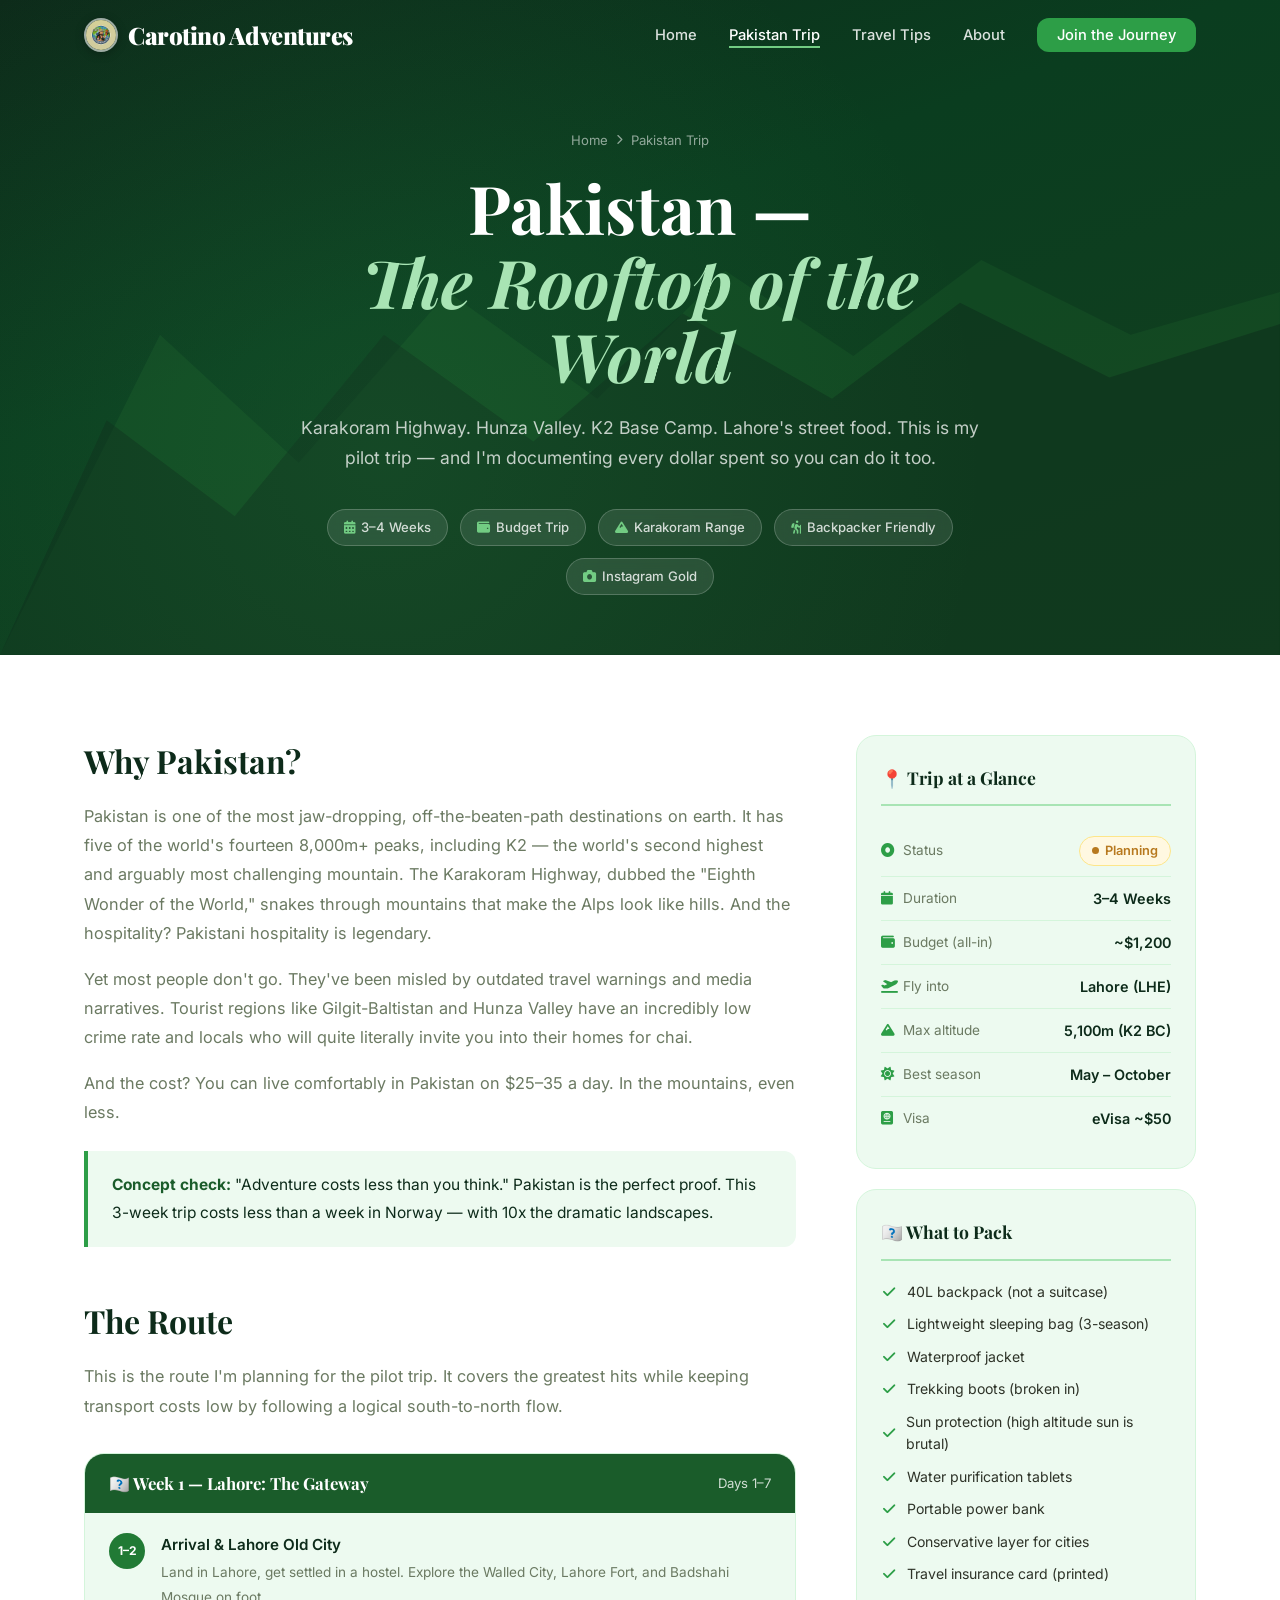
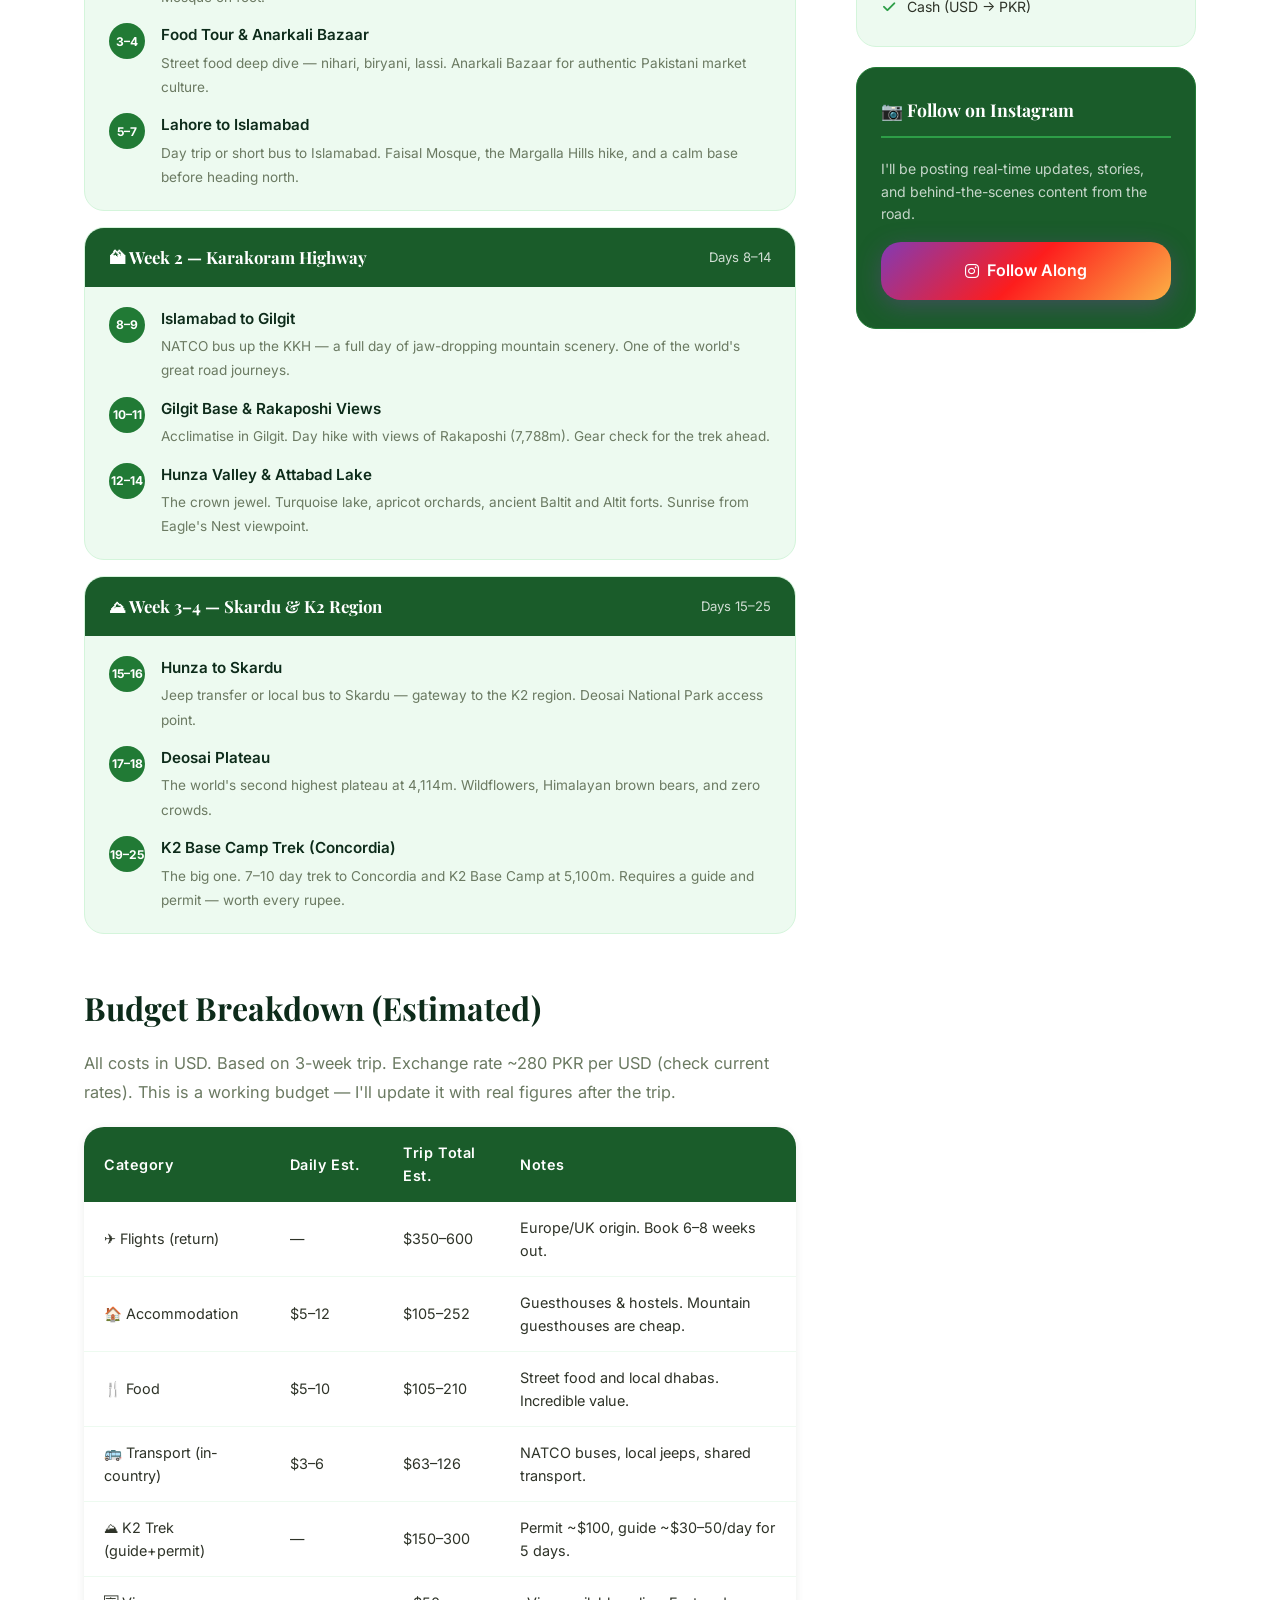
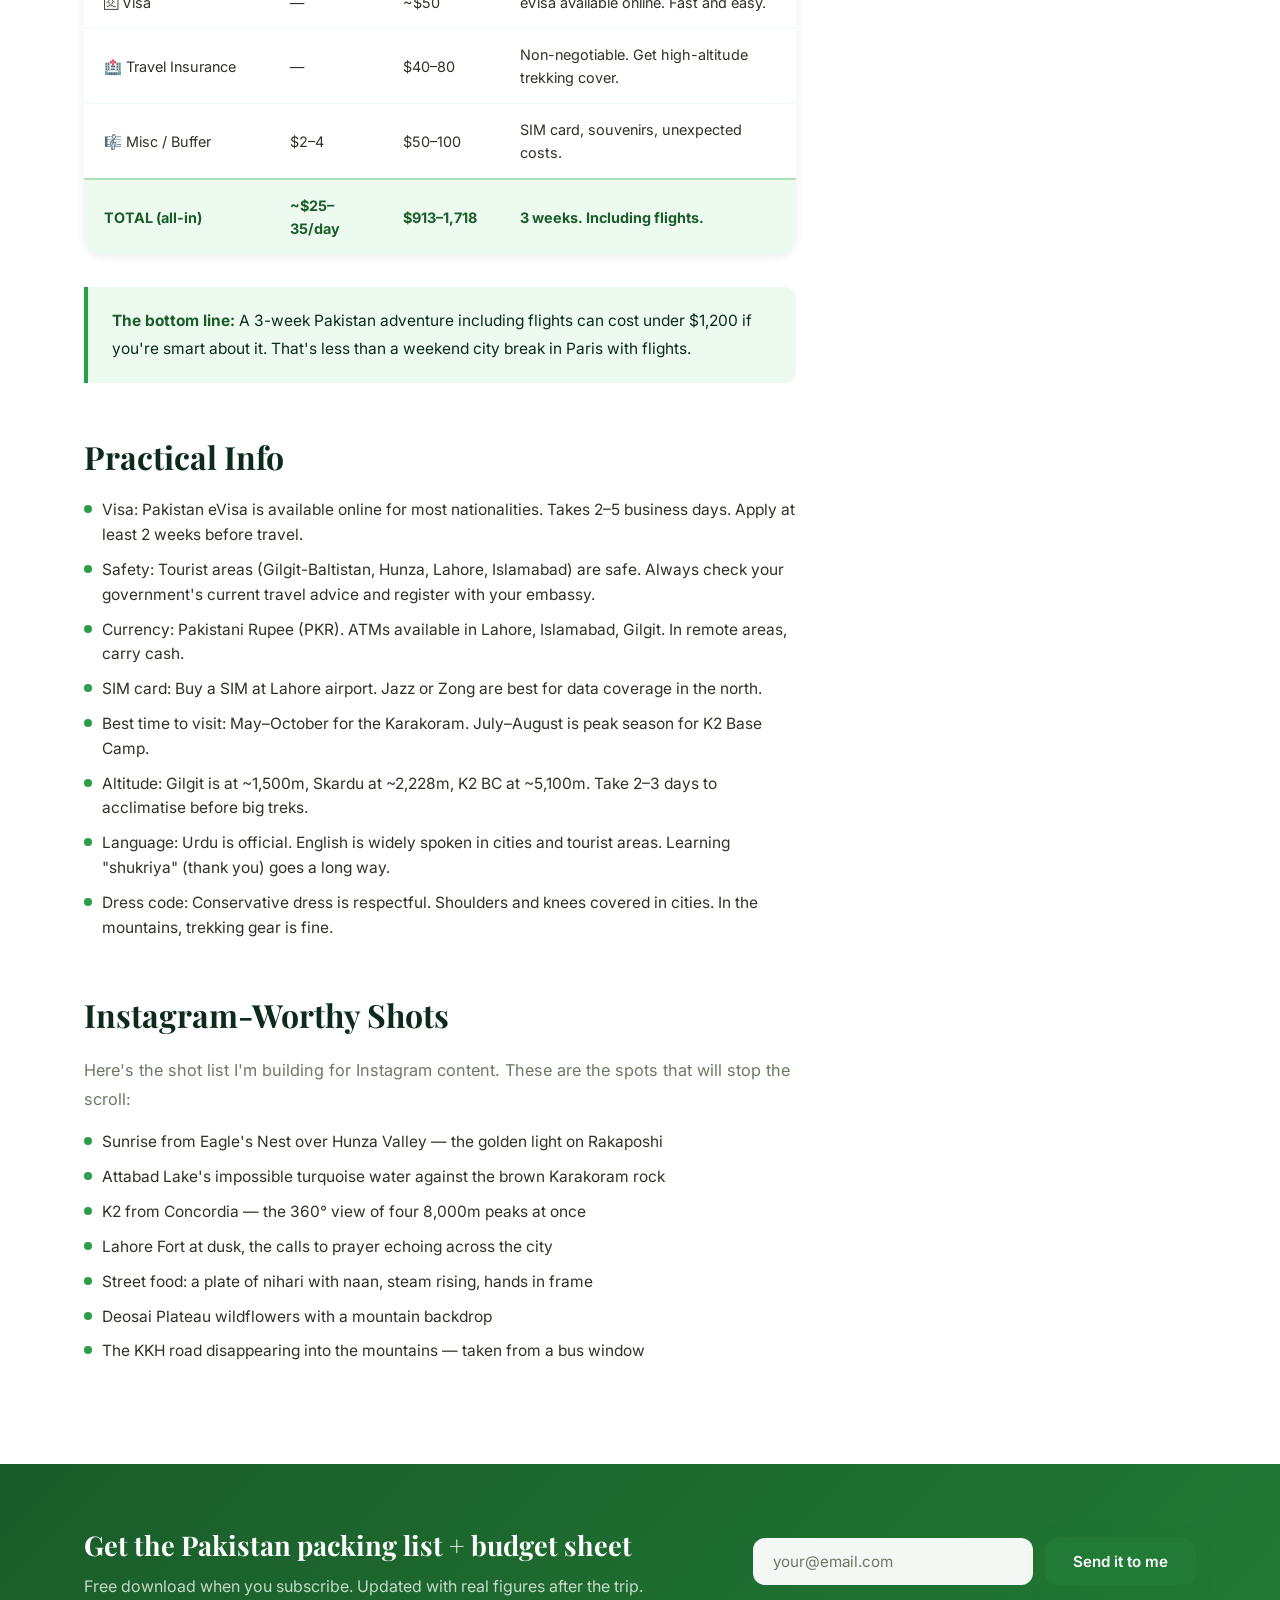
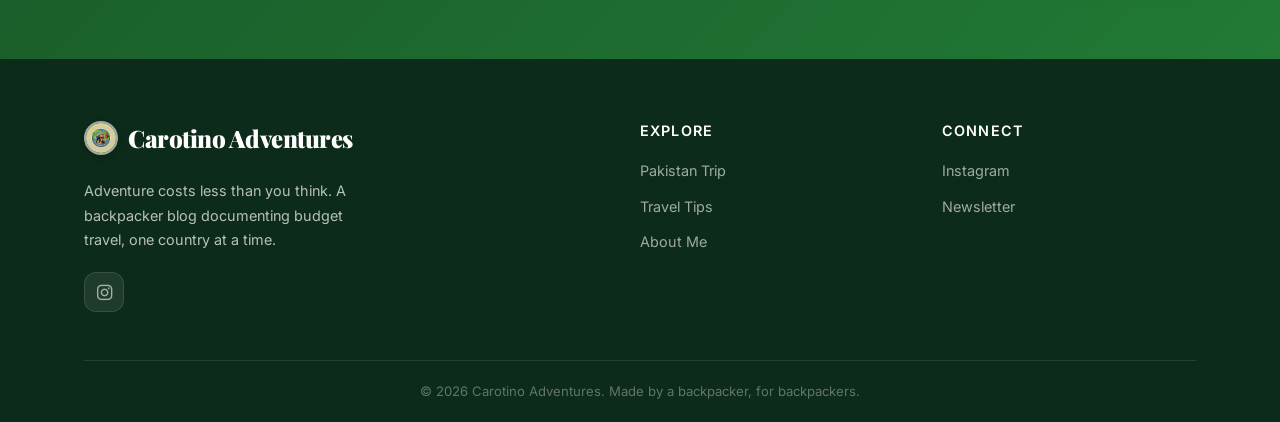
==== commit ecd7e61a: "Restart branding: use Sticker as primary Carotino logo" ====
--- a/pakistan.html
+++ b/pakistan.html
@@ -3,9 +3,10 @@
 <head>
   <meta charset="UTF-8" />
   <meta name="viewport" content="width=device-width, initial-scale=1.0" />
-  <title>Pakistan Trip | Wild & Cheap</title>
+  <title>Pakistan Trip | Carotino Adventures</title>
   <meta name="description" content="Full budget backpacker guide to Pakistan — Hunza Valley, K2 Base Camp, Lahore, and the Karakoram Highway. Real costs, real routes." />
   <link rel="stylesheet" href="style.css" />
+  <link rel="icon" type="image/png" href="images/carotino sticker.png" />
   <link rel="preconnect" href="https://fonts.googleapis.com" />
   <link rel="preconnect" href="https://fonts.gstatic.com" crossorigin />
   <link href="https://fonts.googleapis.com/css2?family=Playfair+Display:wght@700;900&family=Inter:wght@300;400;500;600&display=swap" rel="stylesheet" />
@@ -308,8 +309,8 @@
   <nav class="navbar scrolled" id="navbar">
     <div class="nav-container">
       <a href="index.html" class="logo">
-        <img src="images/carotino sticker.png" alt="Carotino sticker logo" class="logo-sticker" />
-        Wild<span class="logo-accent">&</span>Cheap
+        <img src="images/carotino sticker.png" alt="Carotino Adventures logo" class="logo-sticker" />
+        Carotino Adventures
       </a>
       <ul class="nav-links">
         <li><a href="index.html">Home</a></li>
@@ -645,7 +646,7 @@
     <div class="container">
       <div class="footer-grid">
         <div class="footer-brand">
-          <a href="index.html" class="logo"><img src="images/carotino sticker.png" alt="Carotino sticker logo" class="logo-sticker" />Wild<span class="logo-accent">&</span>Cheap</a>
+          <a href="index.html" class="logo"><img src="images/carotino sticker.png" alt="Carotino Adventures logo" class="logo-sticker" />Carotino Adventures</a>
           <p>Adventure costs less than you think. A backpacker blog documenting budget travel, one country at a time.</p>
           <div class="social-links">
             <a href="https://instagram.com/carotinoadventures" target="_blank" rel="noopener noreferrer" aria-label="Instagram"><i class="fa-brands fa-instagram"></i></a>
@@ -668,7 +669,7 @@
         </div>
       </div>
       <div class="footer-bottom">
-        <p>&copy; 2026 Wild&Cheap. Made by a backpacker, for backpackers.</p>
+        <p>&copy; 2026 Carotino Adventures. Made by a backpacker, for backpackers.</p>
       </div>
     </div>
   </footer>
--- a/style.css
+++ b/style.css
@@ -40,13 +40,6 @@
 
   --transition: 0.3s ease;
   --nav-height: 70px;
-
-  /* Carotino sticker accents */
-  --sticker-olive:  #70a810;
-  --sticker-orange: #f05000;
-  --sticker-blue:   #3888b0;
-  --sticker-sand:   #d0c898;
-  --sticker-deep:   #3f5318;
 }
 
 /* ===== RESET & BASE ===== */
@@ -76,8 +69,8 @@
 
 .tag {
   display: inline-block;
-  background: var(--sticker-sand);
-  color: var(--sticker-deep);
+  background: var(--green-100);
+  color: var(--green-700);
   font-size: 0.78rem;
   font-weight: 600;
   letter-spacing: 0.06em;
@@ -125,14 +118,14 @@
 }
 
 .btn-primary {
-  background: var(--sticker-olive);
-  color: var(--white);
-  box-shadow: 0 4px 16px rgba(112,168,16,0.35);
+  background: var(--green-600);
+  color: var(--white);
+  box-shadow: 0 4px 16px rgba(33,122,53,0.35);
 }
 .btn-primary:hover {
-  background: var(--sticker-deep);
+  background: var(--green-700);
   transform: translateY(-2px);
-  box-shadow: 0 8px 24px rgba(63,83,24,0.45);
+  box-shadow: 0 8px 24px rgba(33,122,53,0.45);
 }
 
 .btn-ghost {
@@ -148,37 +141,37 @@
 
 .btn-outline {
   background: transparent;
-  color: var(--sticker-deep);
-  border: 2px solid var(--sticker-olive);
+  color: var(--green-700);
+  border: 2px solid var(--green-500);
 }
 .btn-outline:hover {
-  background: var(--sticker-olive);
+  background: var(--green-600);
   color: var(--white);
   transform: translateY(-2px);
 }
 
 .btn-instagram {
-  background: linear-gradient(135deg, var(--sticker-orange), var(--sticker-olive), var(--sticker-blue));
+  background: linear-gradient(135deg, #833ab4, #fd1d1d, #fcb045);
   color: var(--white);
   font-size: 1rem;
   padding: 16px 36px;
   border-radius: var(--radius-lg);
-  box-shadow: 0 6px 24px rgba(56,136,176,0.35);
+  box-shadow: 0 6px 24px rgba(131,58,180,0.35);
 }
 .btn-instagram:hover {
   transform: translateY(-3px);
-  box-shadow: 0 12px 36px rgba(56,136,176,0.5);
+  box-shadow: 0 12px 36px rgba(131,58,180,0.5);
 }
 
 .btn-nav {
-  background: var(--sticker-orange);
+  background: var(--green-500);
   color: var(--white) !important;
   padding: 8px 20px;
   border-radius: var(--radius-md);
   font-weight: 600;
   transition: var(--transition);
 }
-.btn-nav:hover { background: #c94100; }
+.btn-nav:hover { background: var(--green-700); }
 
 /* ===== NAVBAR ===== */
 .navbar {
@@ -216,7 +209,6 @@
   color: var(--white);
   letter-spacing: -0.02em;
 }
-.logo-icon { margin-right: 6px; }
 .logo-sticker {
   width: 34px;
   height: 34px;
@@ -225,7 +217,6 @@
   border: 2px solid rgba(255,255,255,0.6);
   box-shadow: 0 2px 10px rgba(0,0,0,0.25);
 }
-.logo-accent { color: var(--sticker-orange); }
 
 .nav-links {
   display: flex;
@@ -245,7 +236,7 @@
   position: absolute;
   bottom: -4px; left: 0;
   width: 0; height: 2px;
-  background: var(--sticker-blue);
+  background: var(--green-300);
   transition: width var(--transition);
 }
 .nav-links li a:not(.btn-nav):hover::after,
@@ -418,7 +409,7 @@
   white-space: nowrap;
 }
 .concept-inner span {
-  color: var(--sticker-sand);
+  color: var(--green-300);
   font-size: 0.85rem;
   font-weight: 500;
   letter-spacing: 0.06em;
@@ -509,7 +500,7 @@
   color: var(--text-muted);
   font-weight: 500;
 }
-.trip-meta i { color: var(--sticker-orange); }
+.trip-meta i { color: var(--green-500); }
 
 .trip-card-info h3 {
   font-family: var(--font-heading);
@@ -539,7 +530,7 @@
   color: var(--text-body);
   font-weight: 500;
 }
-.trip-highlights i { color: var(--sticker-olive); font-size: 0.8rem; }
+.trip-highlights i { color: var(--green-500); font-size: 0.8rem; }
 
 /* ===== PHILOSOPHY ===== */
 .philosophy {
@@ -593,7 +584,7 @@
 
 .value-icon {
   width: 48px; height: 48px;
-  background: var(--sticker-blue);
+  background: var(--green-600);
   border-radius: var(--radius-md);
   display: flex;
   align-items: center;
@@ -646,7 +637,7 @@
   font-family: var(--font-heading);
   font-size: 2.5rem;
   font-weight: 900;
-  color: var(--sticker-sand);
+  color: var(--green-400);
   opacity: 0.6;
   line-height: 1;
   margin-bottom: 16px;
@@ -809,7 +800,7 @@
   color: rgba(255,255,255,0.6);
   transition: color var(--transition);
 }
-.footer-links a:hover { color: var(--sticker-sand); }
+.footer-links a:hover { color: var(--green-300); }
 
 .footer-bottom {
   padding: 20px 0;
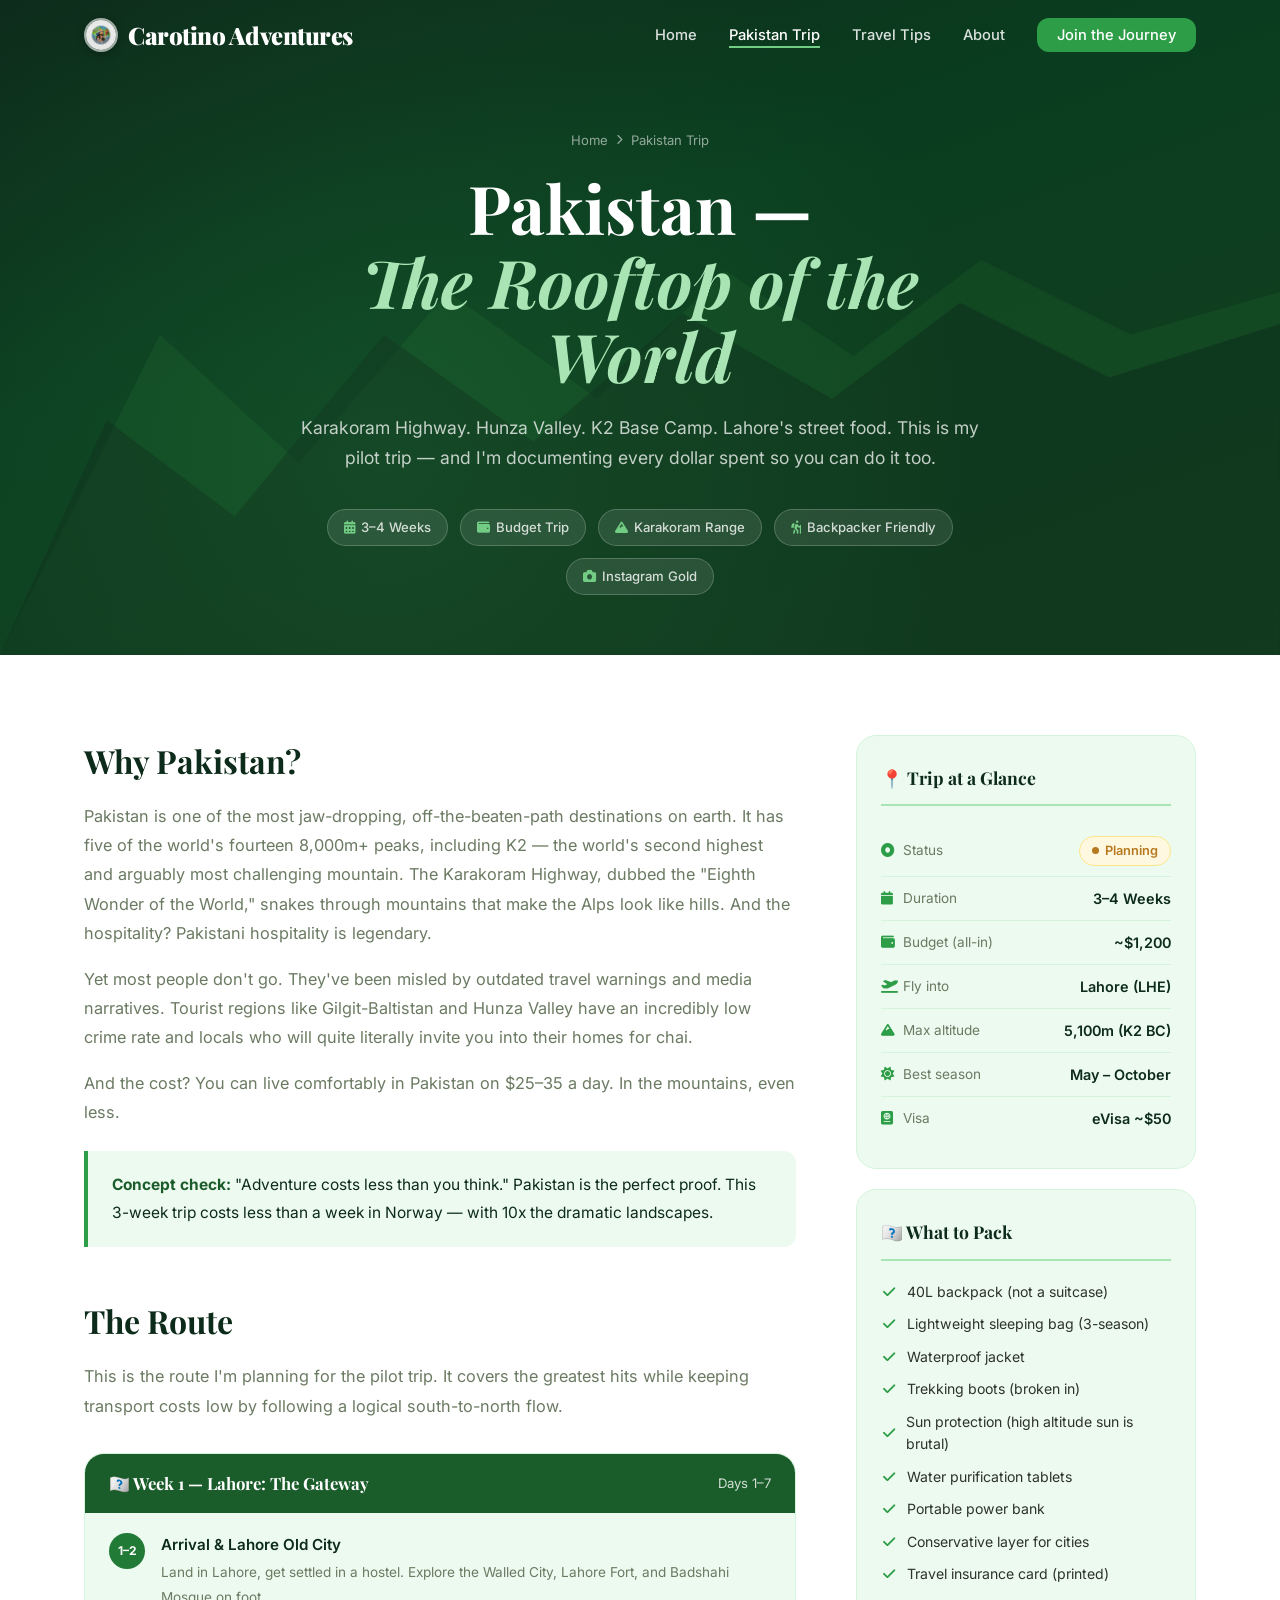
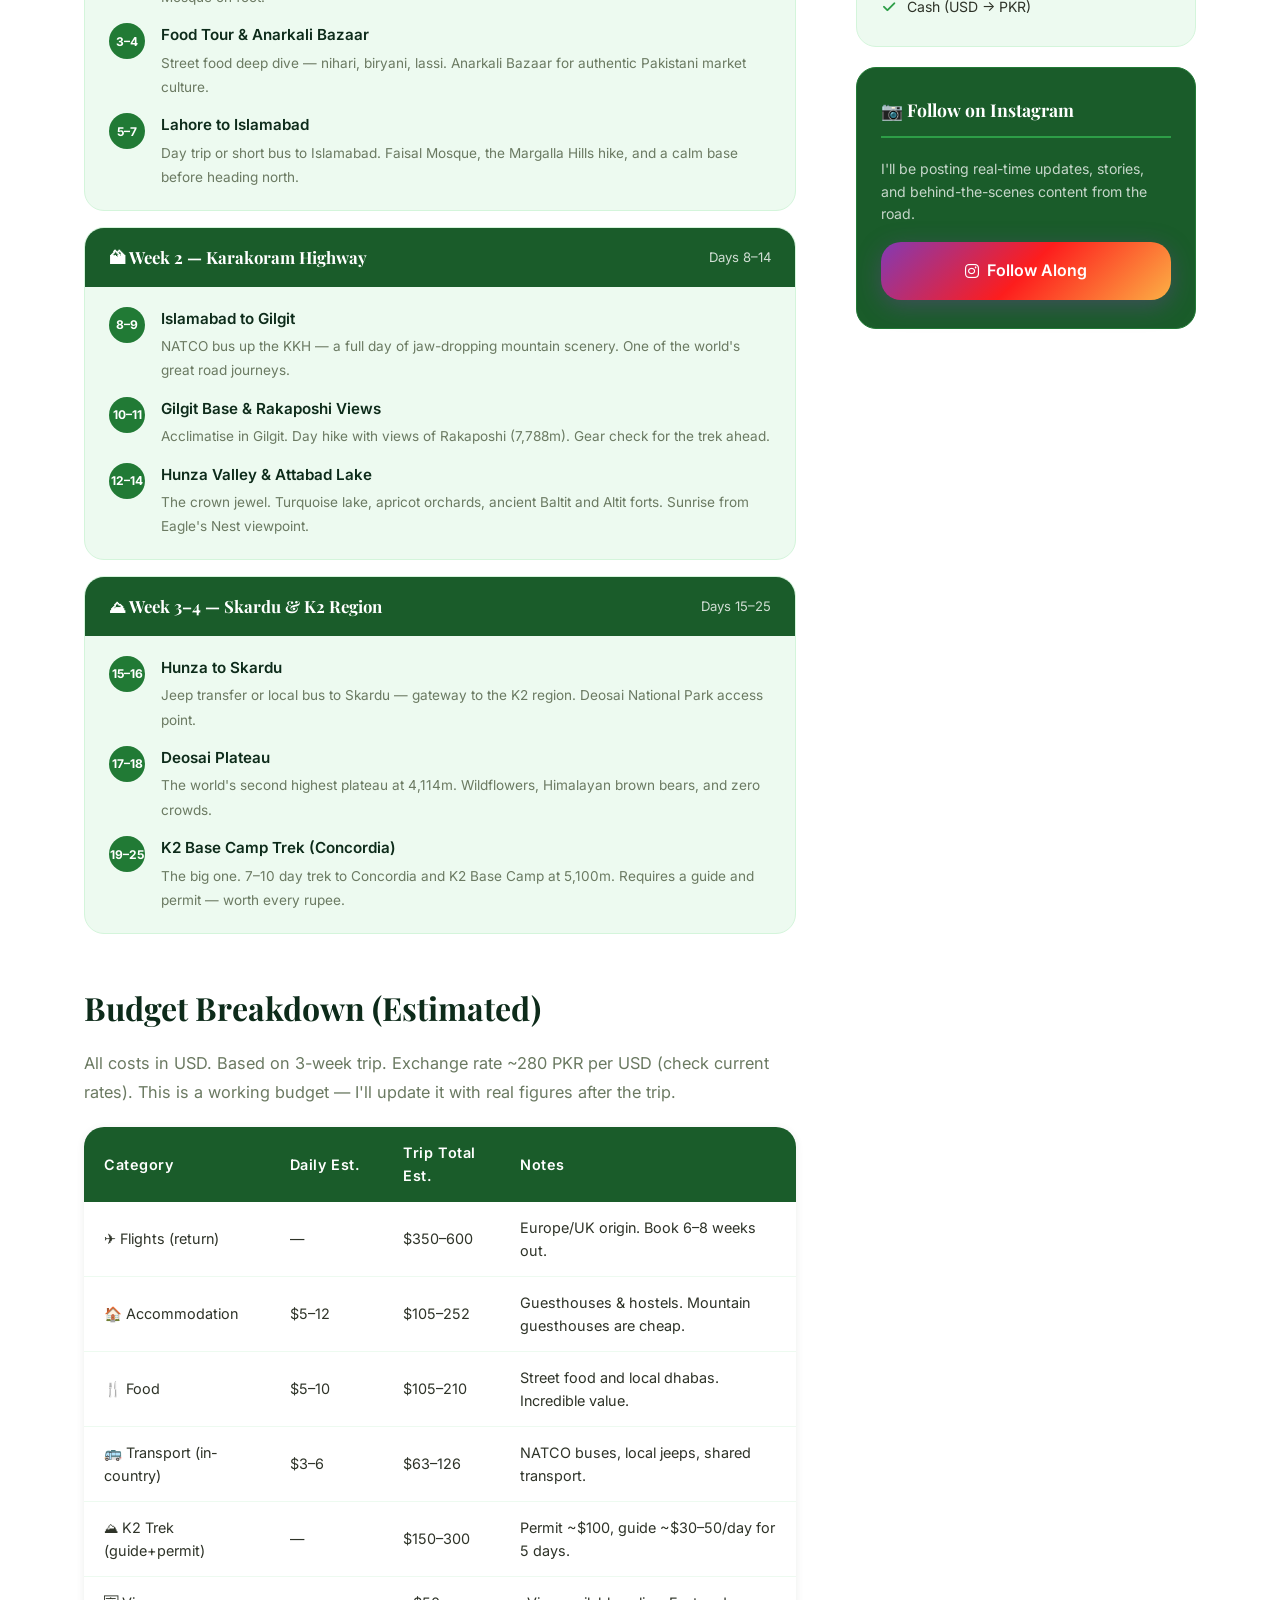
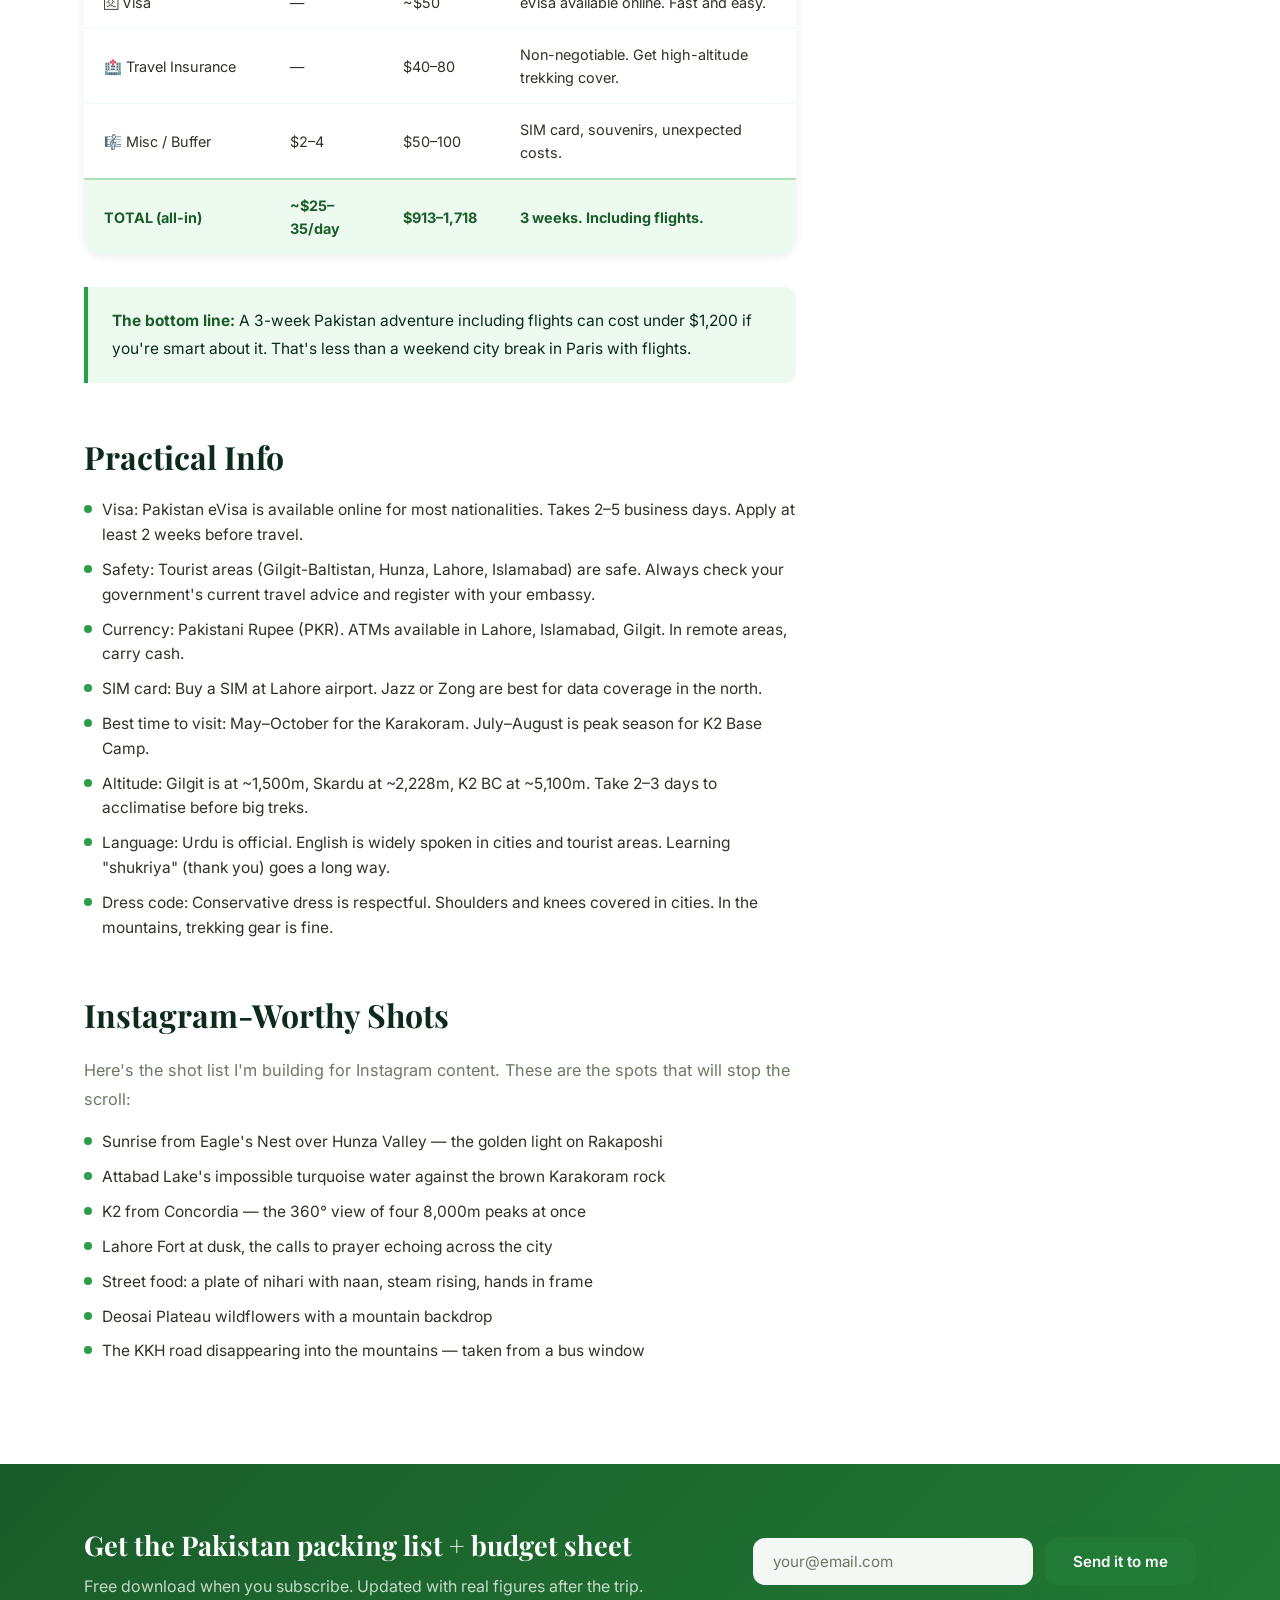
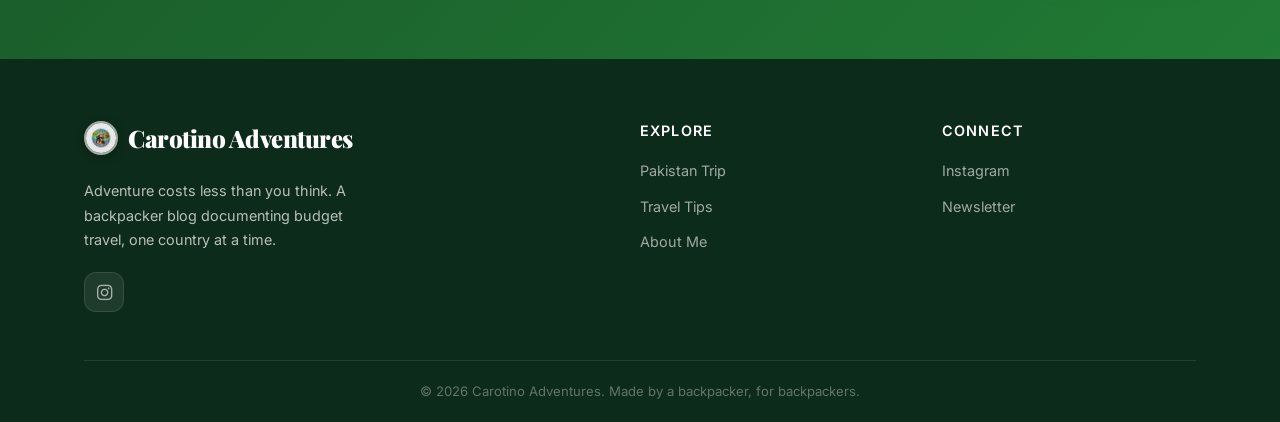
==== commit 14e6a5fe: "Use Sticker.png as the official brand logo asset" ====
--- a/pakistan.html
+++ b/pakistan.html
@@ -6,7 +6,7 @@
   <title>Pakistan Trip | Carotino Adventures</title>
   <meta name="description" content="Full budget backpacker guide to Pakistan — Hunza Valley, K2 Base Camp, Lahore, and the Karakoram Highway. Real costs, real routes." />
   <link rel="stylesheet" href="style.css" />
-  <link rel="icon" type="image/png" href="images/carotino sticker.png" />
+  <link rel="icon" type="image/png" href="images/Sticker.png" />
   <link rel="preconnect" href="https://fonts.googleapis.com" />
   <link rel="preconnect" href="https://fonts.gstatic.com" crossorigin />
   <link href="https://fonts.googleapis.com/css2?family=Playfair+Display:wght@700;900&family=Inter:wght@300;400;500;600&display=swap" rel="stylesheet" />
@@ -309,7 +309,7 @@
   <nav class="navbar scrolled" id="navbar">
     <div class="nav-container">
       <a href="index.html" class="logo">
-        <img src="images/carotino sticker.png" alt="Carotino Adventures logo" class="logo-sticker" />
+        <img src="images/Sticker.png" alt="Carotino Adventures logo" class="logo-sticker" />
         Carotino Adventures
       </a>
       <ul class="nav-links">
@@ -646,7 +646,7 @@
     <div class="container">
       <div class="footer-grid">
         <div class="footer-brand">
-          <a href="index.html" class="logo"><img src="images/carotino sticker.png" alt="Carotino Adventures logo" class="logo-sticker" />Carotino Adventures</a>
+          <a href="index.html" class="logo"><img src="images/Sticker.png" alt="Carotino Adventures logo" class="logo-sticker" />Carotino Adventures</a>
           <p>Adventure costs less than you think. A backpacker blog documenting budget travel, one country at a time.</p>
           <div class="social-links">
             <a href="https://instagram.com/carotinoadventures" target="_blank" rel="noopener noreferrer" aria-label="Instagram"><i class="fa-brands fa-instagram"></i></a>
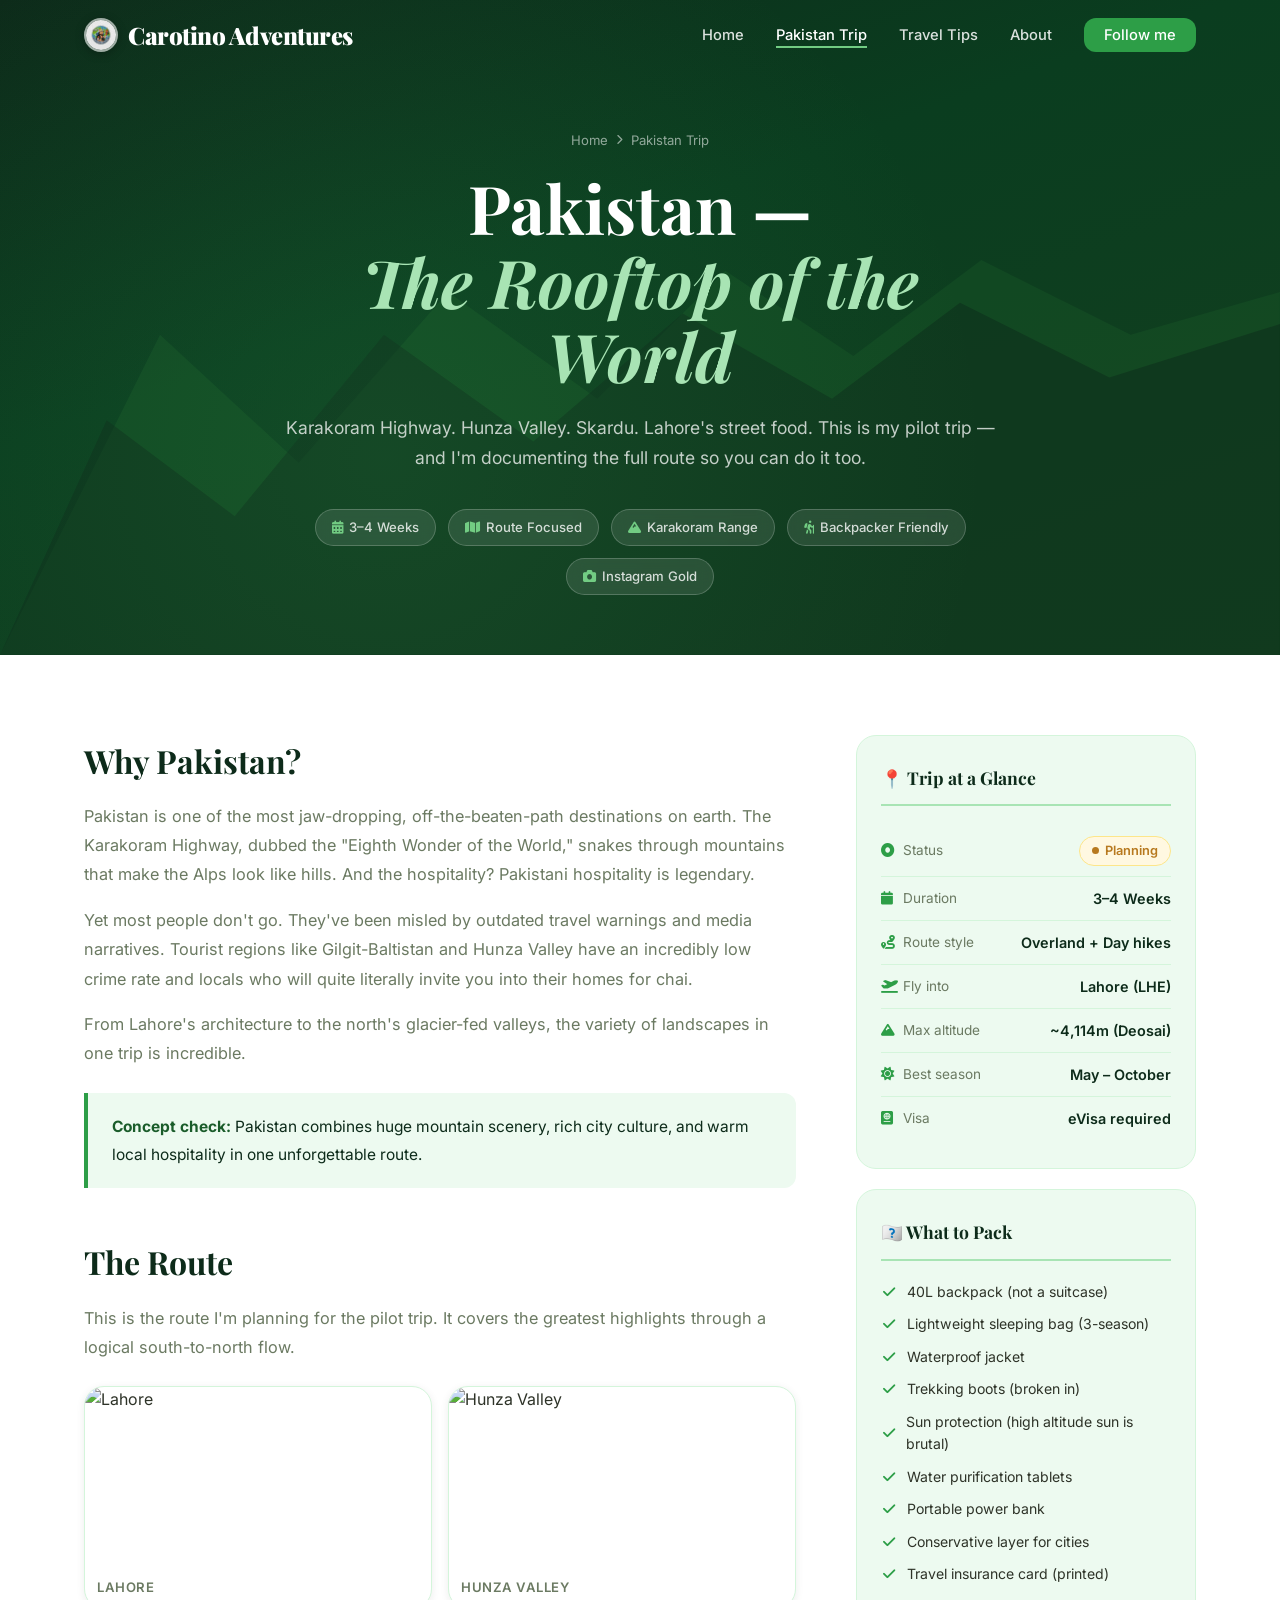
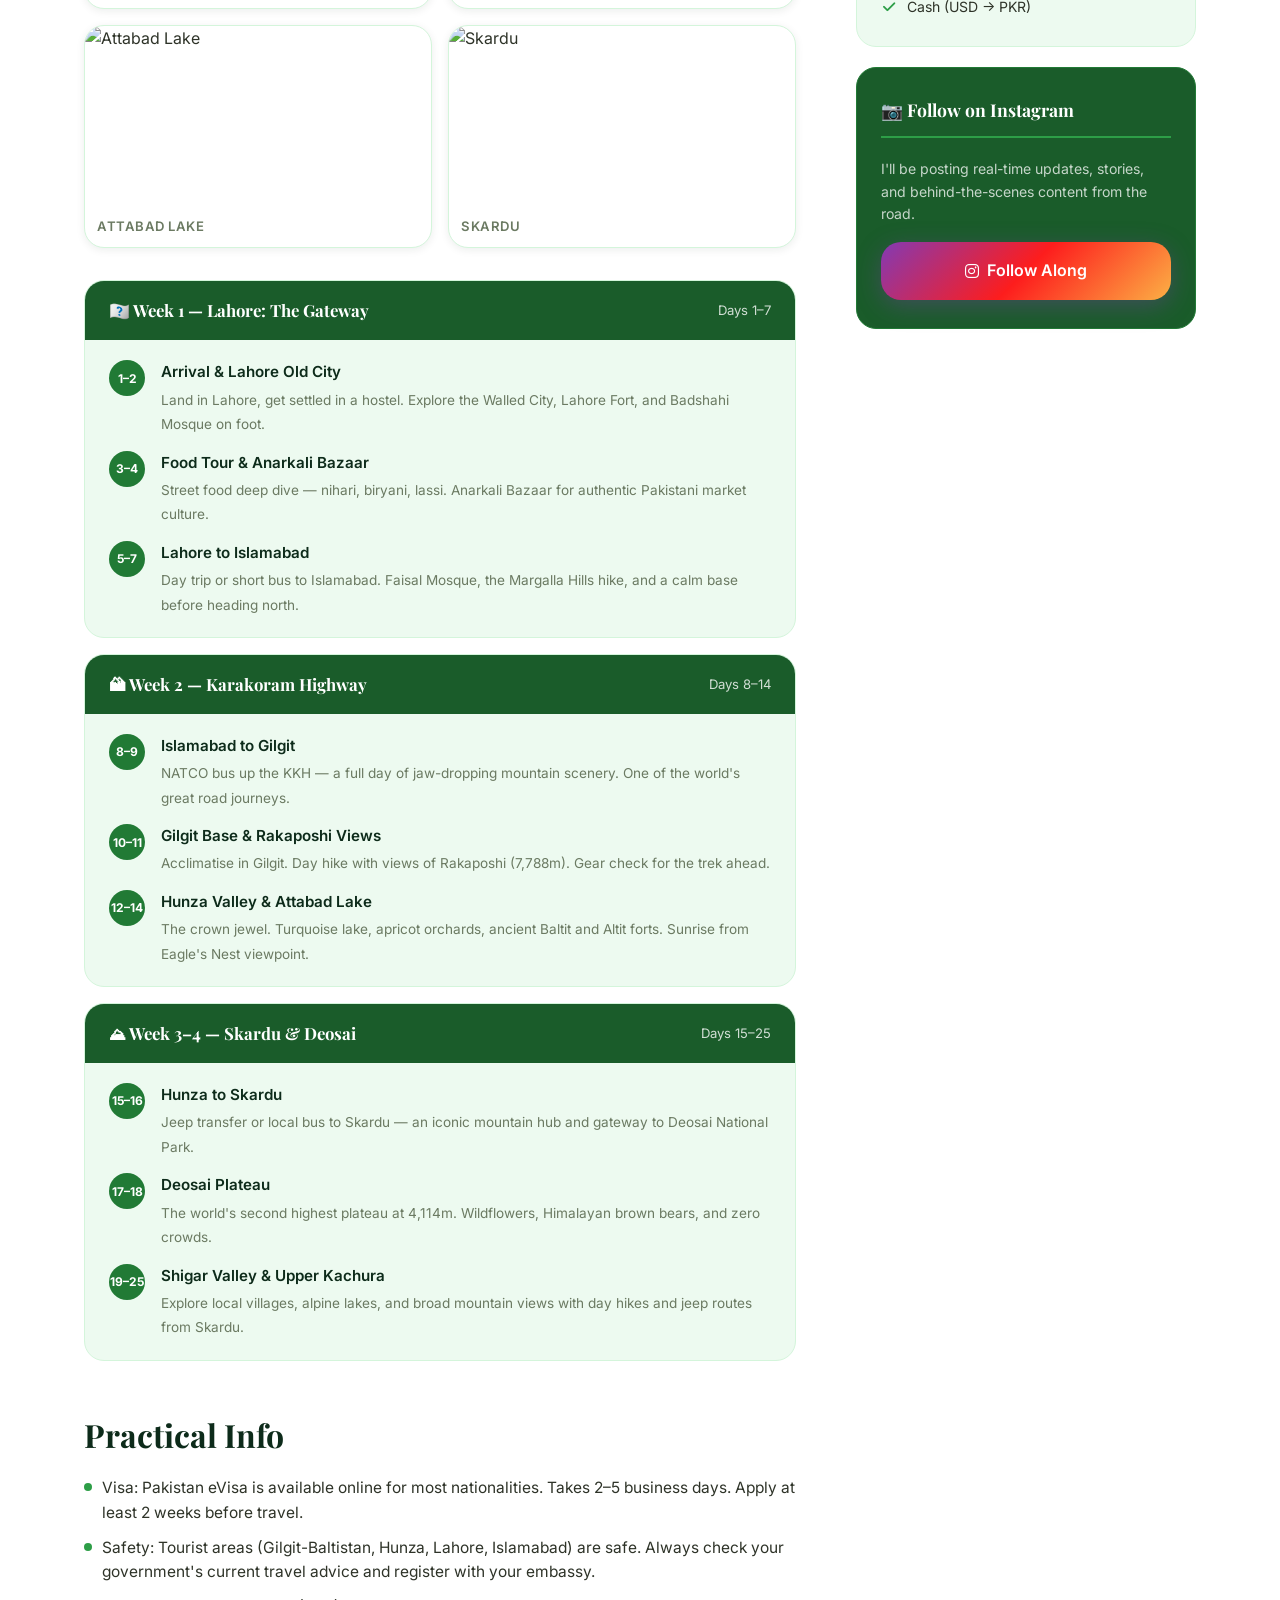
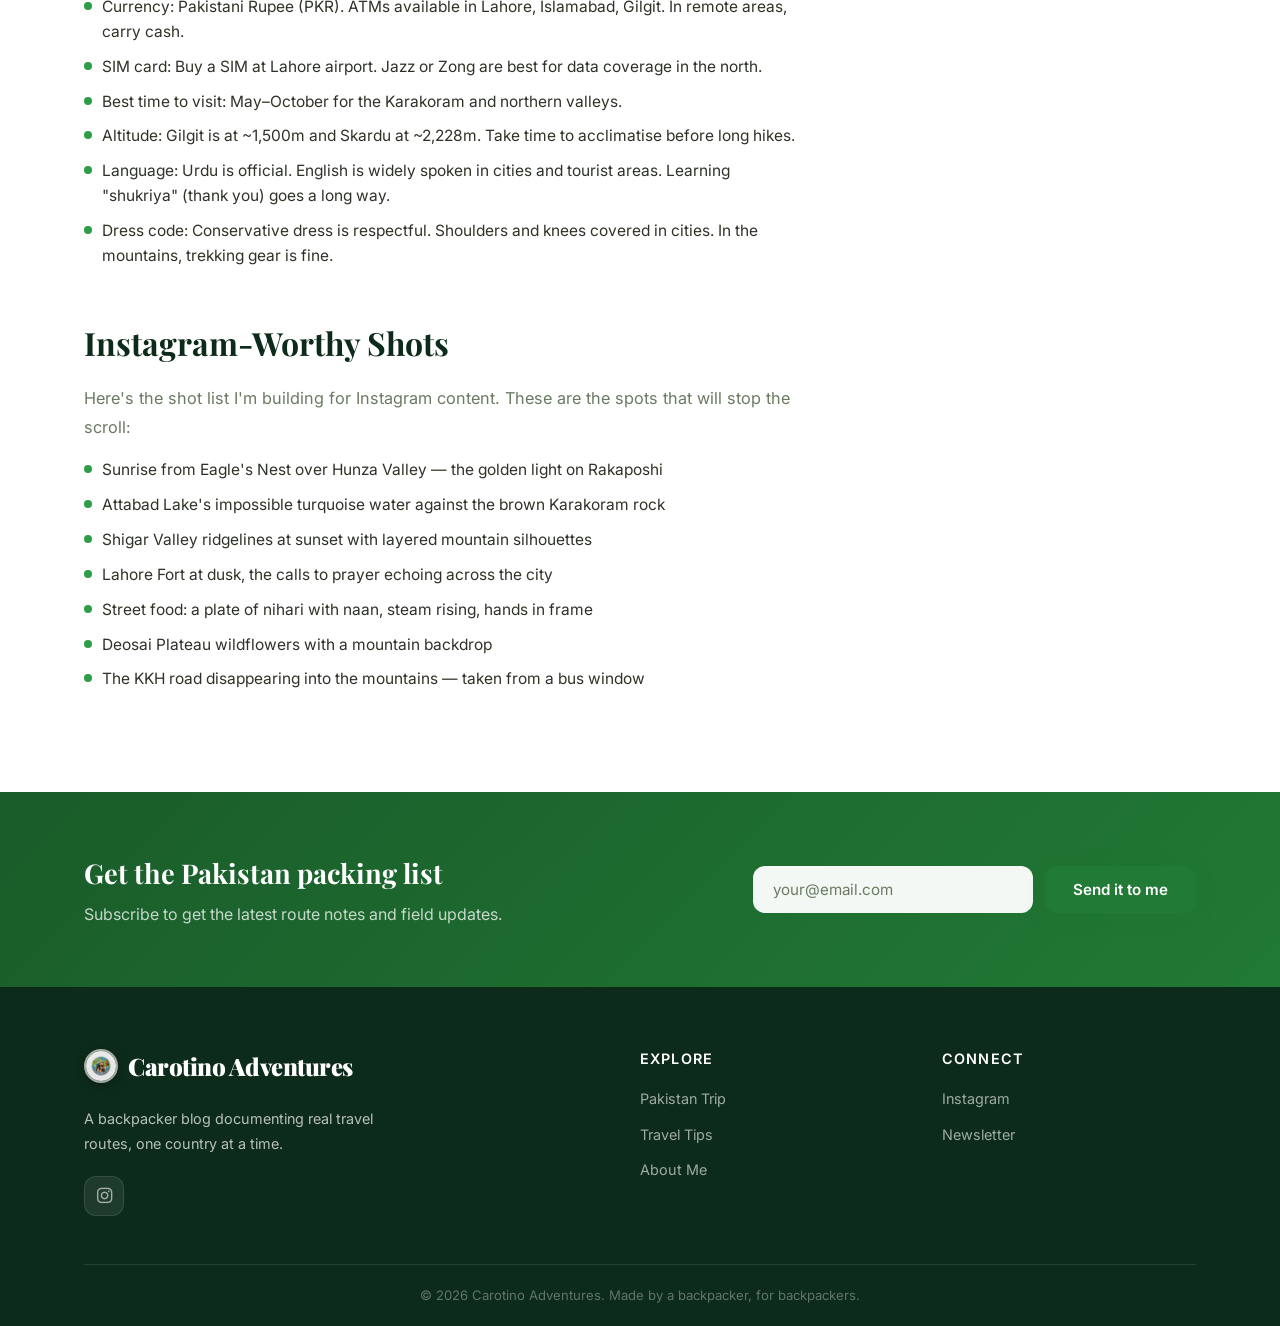
==== commit 1d929518: "Add place photos and remove cost/K2 references" ====
--- a/pakistan.html
+++ b/pakistan.html
@@ -4,7 +4,7 @@
   <meta charset="UTF-8" />
   <meta name="viewport" content="width=device-width, initial-scale=1.0" />
   <title>Pakistan Trip | Carotino Adventures</title>
-  <meta name="description" content="Full budget backpacker guide to Pakistan — Hunza Valley, K2 Base Camp, Lahore, and the Karakoram Highway. Real costs, real routes." />
+  <meta name="description" content="Backpacker guide to Pakistan — Hunza Valley, Lahore, Skardu, and the Karakoram Highway. Real routes and practical travel notes." />
   <link rel="stylesheet" href="style.css" />
   <link rel="icon" type="image/png" href="images/Sticker.png" />
   <link rel="preconnect" href="https://fonts.googleapis.com" />
@@ -189,28 +189,33 @@
       margin: 0;
     }
 
-    /* Budget table */
-    .budget-table {
-      width: 100%;
-      border-collapse: collapse;
-      margin: 20px 0 32px;
-      background: var(--white);
+    .place-gallery {
+      display: grid;
+      grid-template-columns: repeat(2, minmax(0, 1fr));
+      gap: 16px;
+      margin: 24px 0 32px;
+    }
+    .place-shot {
       border-radius: var(--radius-lg);
       overflow: hidden;
       box-shadow: var(--shadow-sm);
-    }
-    .budget-table thead { background: var(--green-700); color: var(--white); }
-    .budget-table th, .budget-table td {
-      padding: 14px 20px;
-      text-align: left;
-      font-size: 0.9rem;
-    }
-    .budget-table th { font-weight: 600; letter-spacing: 0.04em; }
-    .budget-table td { border-bottom: 1px solid var(--green-50); }
-    .budget-table tbody tr:last-child td { border-bottom: none; }
-    .budget-table tbody tr:hover td { background: var(--green-50); }
-    .budget-table .total { font-weight: 700; color: var(--green-700); }
-    .budget-table .total td { border-top: 2px solid var(--green-200); background: var(--green-50); }
+      border: 1px solid var(--green-100);
+      background: var(--white);
+    }
+    .place-shot img {
+      width: 100%;
+      height: 180px;
+      object-fit: cover;
+    }
+    .place-shot span {
+      display: block;
+      padding: 10px 12px;
+      font-size: 0.82rem;
+      color: var(--text-muted);
+      font-weight: 600;
+      letter-spacing: 0.04em;
+      text-transform: uppercase;
+    }
 
     .callout {
       background: var(--green-50);
@@ -300,6 +305,7 @@
     @media (max-width: 900px) {
       .trip-layout { grid-template-columns: 1fr; }
       .trip-sidebar { position: static; }
+      .place-gallery { grid-template-columns: 1fr; }
     }
   </style>
 </head>
@@ -317,7 +323,7 @@
         <li><a href="pakistan.html" class="active">Pakistan Trip</a></li>
         <li><a href="index.html#tips">Travel Tips</a></li>
         <li><a href="index.html#about">About</a></li>
-        <li><a href="index.html#contact" class="btn-nav">Join the Journey</a></li>
+        <li><a href="https://instagram.com/carotinoadventures" target="_blank" rel="noopener noreferrer" class="btn-nav">Follow me</a></li>
       </ul>
       <button class="hamburger" id="hamburger" aria-label="Toggle menu">
         <span></span><span></span><span></span>
@@ -334,10 +340,10 @@
         <span>Pakistan Trip</span>
       </div>
       <h1>Pakistan —<br /><em>The Rooftop of the World</em></h1>
-      <p>Karakoram Highway. Hunza Valley. K2 Base Camp. Lahore's street food. This is my pilot trip — and I'm documenting every dollar spent so you can do it too.</p>
+      <p>Karakoram Highway. Hunza Valley. Skardu. Lahore's street food. This is my pilot trip — and I'm documenting the full route so you can do it too.</p>
       <div class="hero-chips">
         <span class="chip"><i class="fa-solid fa-calendar-days"></i> 3–4 Weeks</span>
-        <span class="chip"><i class="fa-solid fa-wallet"></i> Budget Trip</span>
+        <span class="chip"><i class="fa-solid fa-map"></i> Route Focused</span>
         <span class="chip"><i class="fa-solid fa-mountain"></i> Karakoram Range</span>
         <span class="chip"><i class="fa-solid fa-person-hiking"></i> Backpacker Friendly</span>
         <span class="chip"><i class="fa-solid fa-camera"></i> Instagram Gold</span>
@@ -354,16 +360,35 @@
         <article class="trip-main">
 
           <h2>Why Pakistan?</h2>
-          <p>Pakistan is one of the most jaw-dropping, off-the-beaten-path destinations on earth. It has five of the world's fourteen 8,000m+ peaks, including K2 — the world's second highest and arguably most challenging mountain. The Karakoram Highway, dubbed the "Eighth Wonder of the World," snakes through mountains that make the Alps look like hills. And the hospitality? Pakistani hospitality is legendary.</p>
+          <p>Pakistan is one of the most jaw-dropping, off-the-beaten-path destinations on earth. The Karakoram Highway, dubbed the "Eighth Wonder of the World," snakes through mountains that make the Alps look like hills. And the hospitality? Pakistani hospitality is legendary.</p>
           <p>Yet most people don't go. They've been misled by outdated travel warnings and media narratives. Tourist regions like Gilgit-Baltistan and Hunza Valley have an incredibly low crime rate and locals who will quite literally invite you into their homes for chai.</p>
-          <p>And the cost? You can live comfortably in Pakistan on $25–35 a day. In the mountains, even less.</p>
+          <p>From Lahore's architecture to the north's glacier-fed valleys, the variety of landscapes in one trip is incredible.</p>
 
           <div class="callout">
-            <p><strong>Concept check:</strong> "Adventure costs less than you think." Pakistan is the perfect proof. This 3-week trip costs less than a week in Norway — with 10x the dramatic landscapes.</p>
+            <p><strong>Concept check:</strong> Pakistan combines huge mountain scenery, rich city culture, and warm local hospitality in one unforgettable route.</p>
           </div>
 
           <h2>The Route</h2>
-          <p>This is the route I'm planning for the pilot trip. It covers the greatest hits while keeping transport costs low by following a logical south-to-north flow.</p>
+          <p>This is the route I'm planning for the pilot trip. It covers the greatest highlights through a logical south-to-north flow.</p>
+
+          <div class="place-gallery">
+            <figure class="place-shot">
+              <img src="https://source.unsplash.com/1200x800/?lahore,mosque" alt="Lahore" />
+              <span>Lahore</span>
+            </figure>
+            <figure class="place-shot">
+              <img src="https://source.unsplash.com/1200x800/?hunza,valley,pakistan" alt="Hunza Valley" />
+              <span>Hunza Valley</span>
+            </figure>
+            <figure class="place-shot">
+              <img src="https://source.unsplash.com/1200x800/?attabad,lake,pakistan" alt="Attabad Lake" />
+              <span>Attabad Lake</span>
+            </figure>
+            <figure class="place-shot">
+              <img src="https://source.unsplash.com/1200x800/?skardu,mountains" alt="Skardu" />
+              <span>Skardu</span>
+            </figure>
+          </div>
 
           <div class="itinerary">
             <div class="itinerary-week">
@@ -428,7 +453,7 @@
 
             <div class="itinerary-week">
               <div class="week-header">
-                <h4>&#9968; Week 3–4 — Skardu & K2 Region</h4>
+                <h4>&#9968; Week 3–4 — Skardu & Deosai</h4>
                 <span>Days 15–25</span>
               </div>
               <div class="week-days">
@@ -436,7 +461,7 @@
                   <div class="day-num">15–16</div>
                   <div class="day-info">
                     <h5>Hunza to Skardu</h5>
-                    <p>Jeep transfer or local bus to Skardu — gateway to the K2 region. Deosai National Park access point.</p>
+                    <p>Jeep transfer or local bus to Skardu — an iconic mountain hub and gateway to Deosai National Park.</p>
                   </div>
                 </div>
                 <div class="day">
@@ -449,88 +474,12 @@
                 <div class="day">
                   <div class="day-num">19–25</div>
                   <div class="day-info">
-                    <h5>K2 Base Camp Trek (Concordia)</h5>
-                    <p>The big one. 7–10 day trek to Concordia and K2 Base Camp at 5,100m. Requires a guide and permit — worth every rupee.</p>
+                    <h5>Shigar Valley & Upper Kachura</h5>
+                    <p>Explore local villages, alpine lakes, and broad mountain views with day hikes and jeep routes from Skardu.</p>
                   </div>
                 </div>
               </div>
             </div>
-          </div>
-
-          <h2>Budget Breakdown (Estimated)</h2>
-          <p>All costs in USD. Based on 3-week trip. Exchange rate ~280 PKR per USD (check current rates). This is a working budget — I'll update it with real figures after the trip.</p>
-
-          <table class="budget-table">
-            <thead>
-              <tr>
-                <th>Category</th>
-                <th>Daily Est.</th>
-                <th>Trip Total Est.</th>
-                <th>Notes</th>
-              </tr>
-            </thead>
-            <tbody>
-              <tr>
-                <td>&#9992; Flights (return)</td>
-                <td>—</td>
-                <td>$350–600</td>
-                <td>Europe/UK origin. Book 6–8 weeks out.</td>
-              </tr>
-              <tr>
-                <td>&#127968; Accommodation</td>
-                <td>$5–12</td>
-                <td>$105–252</td>
-                <td>Guesthouses &amp; hostels. Mountain guesthouses are cheap.</td>
-              </tr>
-              <tr>
-                <td>&#127860; Food</td>
-                <td>$5–10</td>
-                <td>$105–210</td>
-                <td>Street food and local dhabas. Incredible value.</td>
-              </tr>
-              <tr>
-                <td>&#128652; Transport (in-country)</td>
-                <td>$3–6</td>
-                <td>$63–126</td>
-                <td>NATCO buses, local jeeps, shared transport.</td>
-              </tr>
-              <tr>
-                <td>&#9968; K2 Trek (guide+permit)</td>
-                <td>—</td>
-                <td>$150–300</td>
-                <td>Permit ~$100, guide ~$30–50/day for 5 days.</td>
-              </tr>
-              <tr>
-                <td>&#127512; Visa</td>
-                <td>—</td>
-                <td>~$50</td>
-                <td>eVisa available online. Fast and easy.</td>
-              </tr>
-              <tr>
-                <td>&#127973; Travel Insurance</td>
-                <td>—</td>
-                <td>$40–80</td>
-                <td>Non-negotiable. Get high-altitude trekking cover.</td>
-              </tr>
-              <tr>
-                <td>&#127932; Misc / Buffer</td>
-                <td>$2–4</td>
-                <td>$50–100</td>
-                <td>SIM card, souvenirs, unexpected costs.</td>
-              </tr>
-            </tbody>
-            <tfoot>
-              <tr class="total">
-                <td><strong>TOTAL (all-in)</strong></td>
-                <td>~$25–35/day</td>
-                <td><strong>$913–1,718</strong></td>
-                <td>3 weeks. Including flights.</td>
-              </tr>
-            </tfoot>
-          </table>
-
-          <div class="callout">
-            <p><strong>The bottom line:</strong> A 3-week Pakistan adventure including flights can cost under $1,200 if you're smart about it. That's less than a weekend city break in Paris with flights.</p>
           </div>
 
           <h2>Practical Info</h2>
@@ -539,8 +488,8 @@
             <li>Safety: Tourist areas (Gilgit-Baltistan, Hunza, Lahore, Islamabad) are safe. Always check your government's current travel advice and register with your embassy.</li>
             <li>Currency: Pakistani Rupee (PKR). ATMs available in Lahore, Islamabad, Gilgit. In remote areas, carry cash.</li>
             <li>SIM card: Buy a SIM at Lahore airport. Jazz or Zong are best for data coverage in the north.</li>
-            <li>Best time to visit: May–October for the Karakoram. July–August is peak season for K2 Base Camp.</li>
-            <li>Altitude: Gilgit is at ~1,500m, Skardu at ~2,228m, K2 BC at ~5,100m. Take 2–3 days to acclimatise before big treks.</li>
+            <li>Best time to visit: May–October for the Karakoram and northern valleys.</li>
+            <li>Altitude: Gilgit is at ~1,500m and Skardu at ~2,228m. Take time to acclimatise before long hikes.</li>
             <li>Language: Urdu is official. English is widely spoken in cities and tourist areas. Learning "shukriya" (thank you) goes a long way.</li>
             <li>Dress code: Conservative dress is respectful. Shoulders and knees covered in cities. In the mountains, trekking gear is fine.</li>
           </ul>
@@ -550,7 +499,7 @@
           <ul>
             <li>Sunrise from Eagle's Nest over Hunza Valley — the golden light on Rakaposhi</li>
             <li>Attabad Lake's impossible turquoise water against the brown Karakoram rock</li>
-            <li>K2 from Concordia — the 360° view of four 8,000m peaks at once</li>
+            <li>Shigar Valley ridgelines at sunset with layered mountain silhouettes</li>
             <li>Lahore Fort at dusk, the calls to prayer echoing across the city</li>
             <li>Street food: a plate of nihari with naan, steam rising, hands in frame</li>
             <li>Deosai Plateau wildflowers with a mountain backdrop</li>
@@ -573,8 +522,8 @@
               <span class="sidebar-stat-value">3–4 Weeks</span>
             </div>
             <div class="sidebar-stat">
-              <span class="sidebar-stat-label"><i class="fa-solid fa-wallet"></i> Budget (all-in)</span>
-              <span class="sidebar-stat-value">~$1,200</span>
+              <span class="sidebar-stat-label"><i class="fa-solid fa-route"></i> Route style</span>
+              <span class="sidebar-stat-value">Overland + Day hikes</span>
             </div>
             <div class="sidebar-stat">
               <span class="sidebar-stat-label"><i class="fa-solid fa-plane-departure"></i> Fly into</span>
@@ -582,7 +531,7 @@
             </div>
             <div class="sidebar-stat">
               <span class="sidebar-stat-label"><i class="fa-solid fa-mountain"></i> Max altitude</span>
-              <span class="sidebar-stat-value">5,100m (K2 BC)</span>
+              <span class="sidebar-stat-value">~4,114m (Deosai)</span>
             </div>
             <div class="sidebar-stat">
               <span class="sidebar-stat-label"><i class="fa-solid fa-sun"></i> Best season</span>
@@ -590,7 +539,7 @@
             </div>
             <div class="sidebar-stat">
               <span class="sidebar-stat-label"><i class="fa-solid fa-passport"></i> Visa</span>
-              <span class="sidebar-stat-value">eVisa ~$50</span>
+              <span class="sidebar-stat-value">eVisa required</span>
             </div>
           </div>
 
@@ -630,8 +579,8 @@
     <div class="container">
       <div class="newsletter-inner">
         <div class="newsletter-text">
-          <h3>Get the Pakistan packing list + budget sheet</h3>
-          <p>Free download when you subscribe. Updated with real figures after the trip.</p>
+          <h3>Get the Pakistan packing list</h3>
+          <p>Subscribe to get the latest route notes and field updates.</p>
         </div>
         <form class="newsletter-form" onsubmit="handleSubscribe(event)">
           <input type="email" placeholder="your@email.com" required aria-label="Email address" />
@@ -647,7 +596,7 @@
       <div class="footer-grid">
         <div class="footer-brand">
           <a href="index.html" class="logo"><img src="images/Sticker.png" alt="Carotino Adventures logo" class="logo-sticker" />Carotino Adventures</a>
-          <p>Adventure costs less than you think. A backpacker blog documenting budget travel, one country at a time.</p>
+          <p>A backpacker blog documenting real travel routes, one country at a time.</p>
           <div class="social-links">
             <a href="https://instagram.com/carotinoadventures" target="_blank" rel="noopener noreferrer" aria-label="Instagram"><i class="fa-brands fa-instagram"></i></a>
           </div>
--- a/style.css
+++ b/style.css
@@ -455,7 +455,7 @@
 .pakistan-bg {
   background: 
     linear-gradient(to top, rgba(13,43,26,0.8) 0%, rgba(13,43,26,0.1) 60%),
-    linear-gradient(135deg, var(--green-800) 0%, var(--green-600) 40%, #4a7c59 70%, var(--green-900) 100%);
+    url("https://source.unsplash.com/1200x900/?hunza,mountains,pakistan") center/cover no-repeat;
 }
 
 /* Mountain silhouette decoration */
@@ -690,11 +690,11 @@
 .ig-wide { grid-column: span 2; }
 
 /* Different shades for visual variety */
-.ig-item:nth-child(1) { background: linear-gradient(135deg, var(--green-900), var(--green-700)); }
-.ig-item:nth-child(2) { background: linear-gradient(135deg, var(--green-600), var(--green-400)); }
-.ig-item:nth-child(3) { background: linear-gradient(135deg, var(--green-800), var(--green-600)); }
-.ig-item:nth-child(4) { background: linear-gradient(135deg, var(--green-700), var(--green-500)); }
-.ig-item:nth-child(5) { background: linear-gradient(135deg, var(--green-500), var(--green-300)); }
+.ig-item:nth-child(1) { background: url("https://source.unsplash.com/900x1200/?gilgit,baltistan") center/cover no-repeat; }
+.ig-item:nth-child(2) { background: url("https://source.unsplash.com/900x900/?lahore,mosque") center/cover no-repeat; }
+.ig-item:nth-child(3) { background: url("https://source.unsplash.com/900x900/?attabad,lake") center/cover no-repeat; }
+.ig-item:nth-child(4) { background: url("https://source.unsplash.com/1400x900/?karakoram,highway") center/cover no-repeat; }
+.ig-item:nth-child(5) { background: url("https://source.unsplash.com/900x900/?pakistan,valley") center/cover no-repeat; }
 
 .ig-cta { text-align: center; }
 .ig-note {
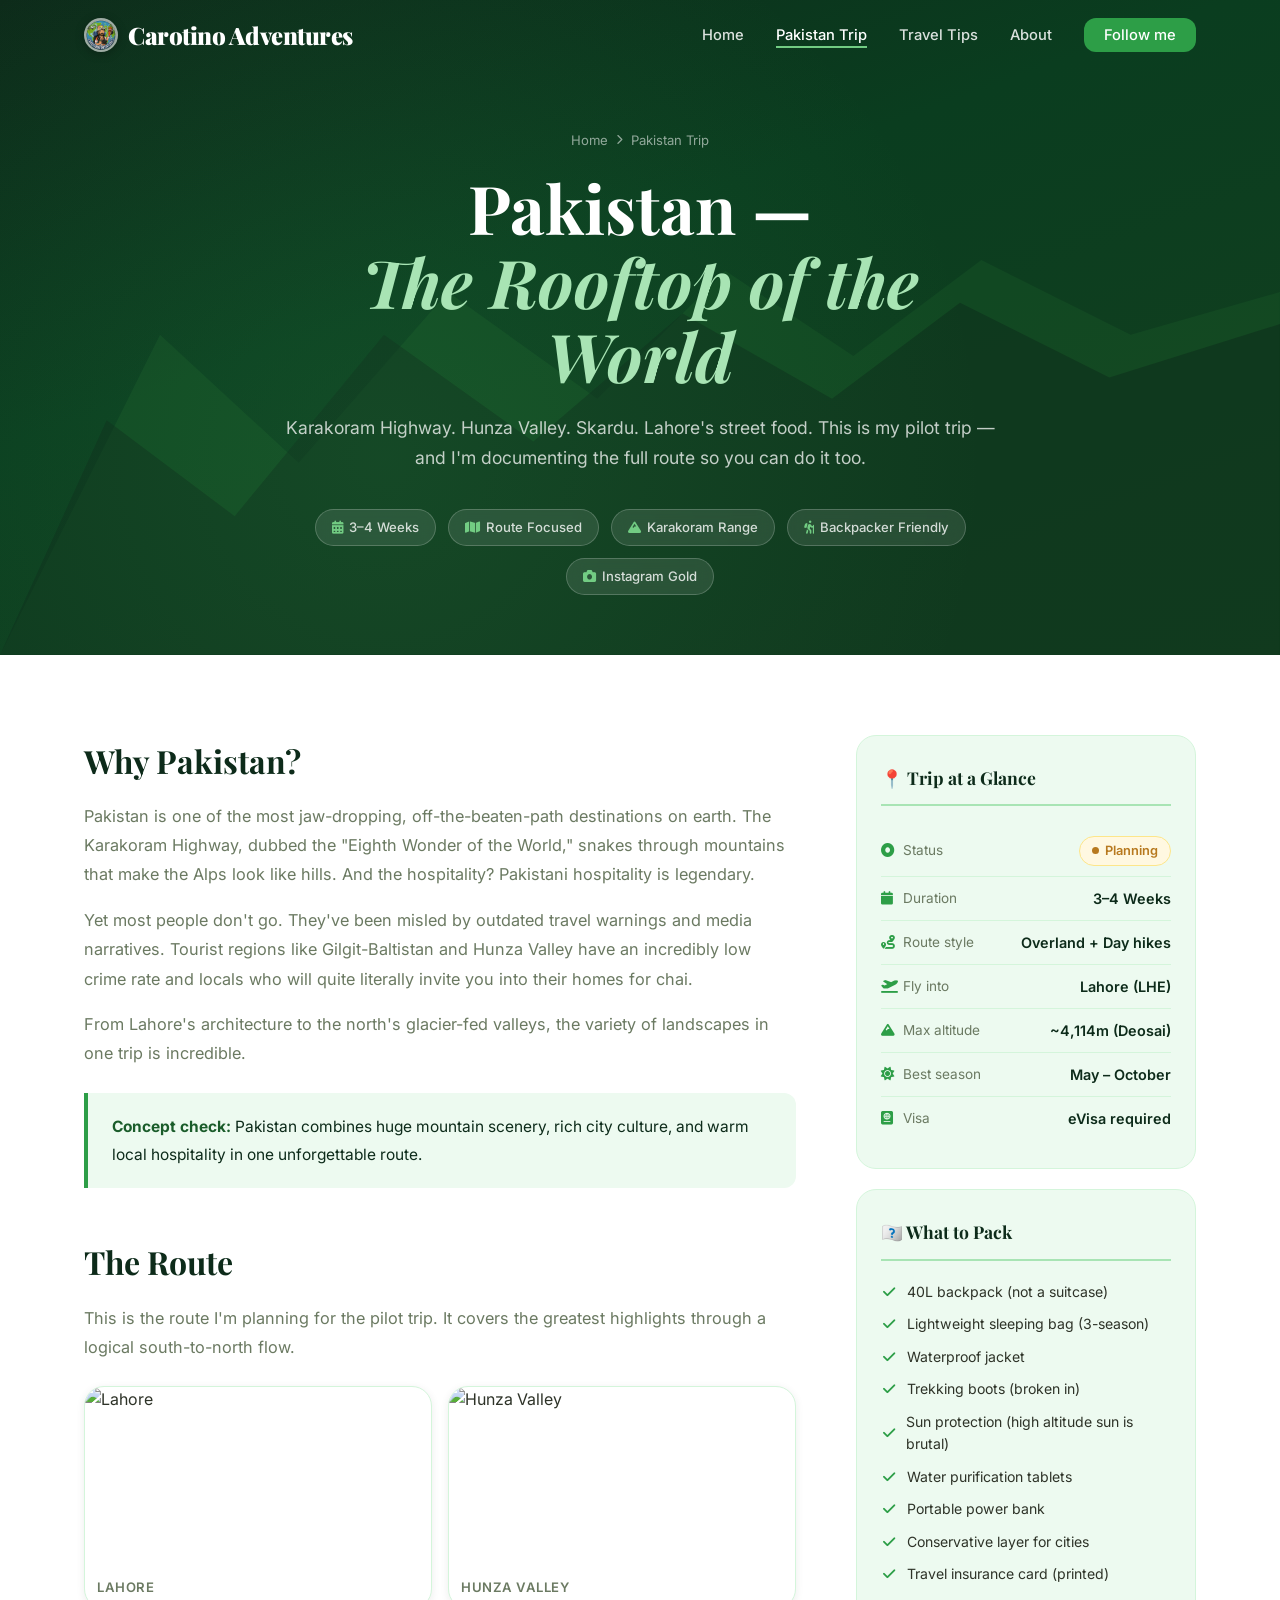
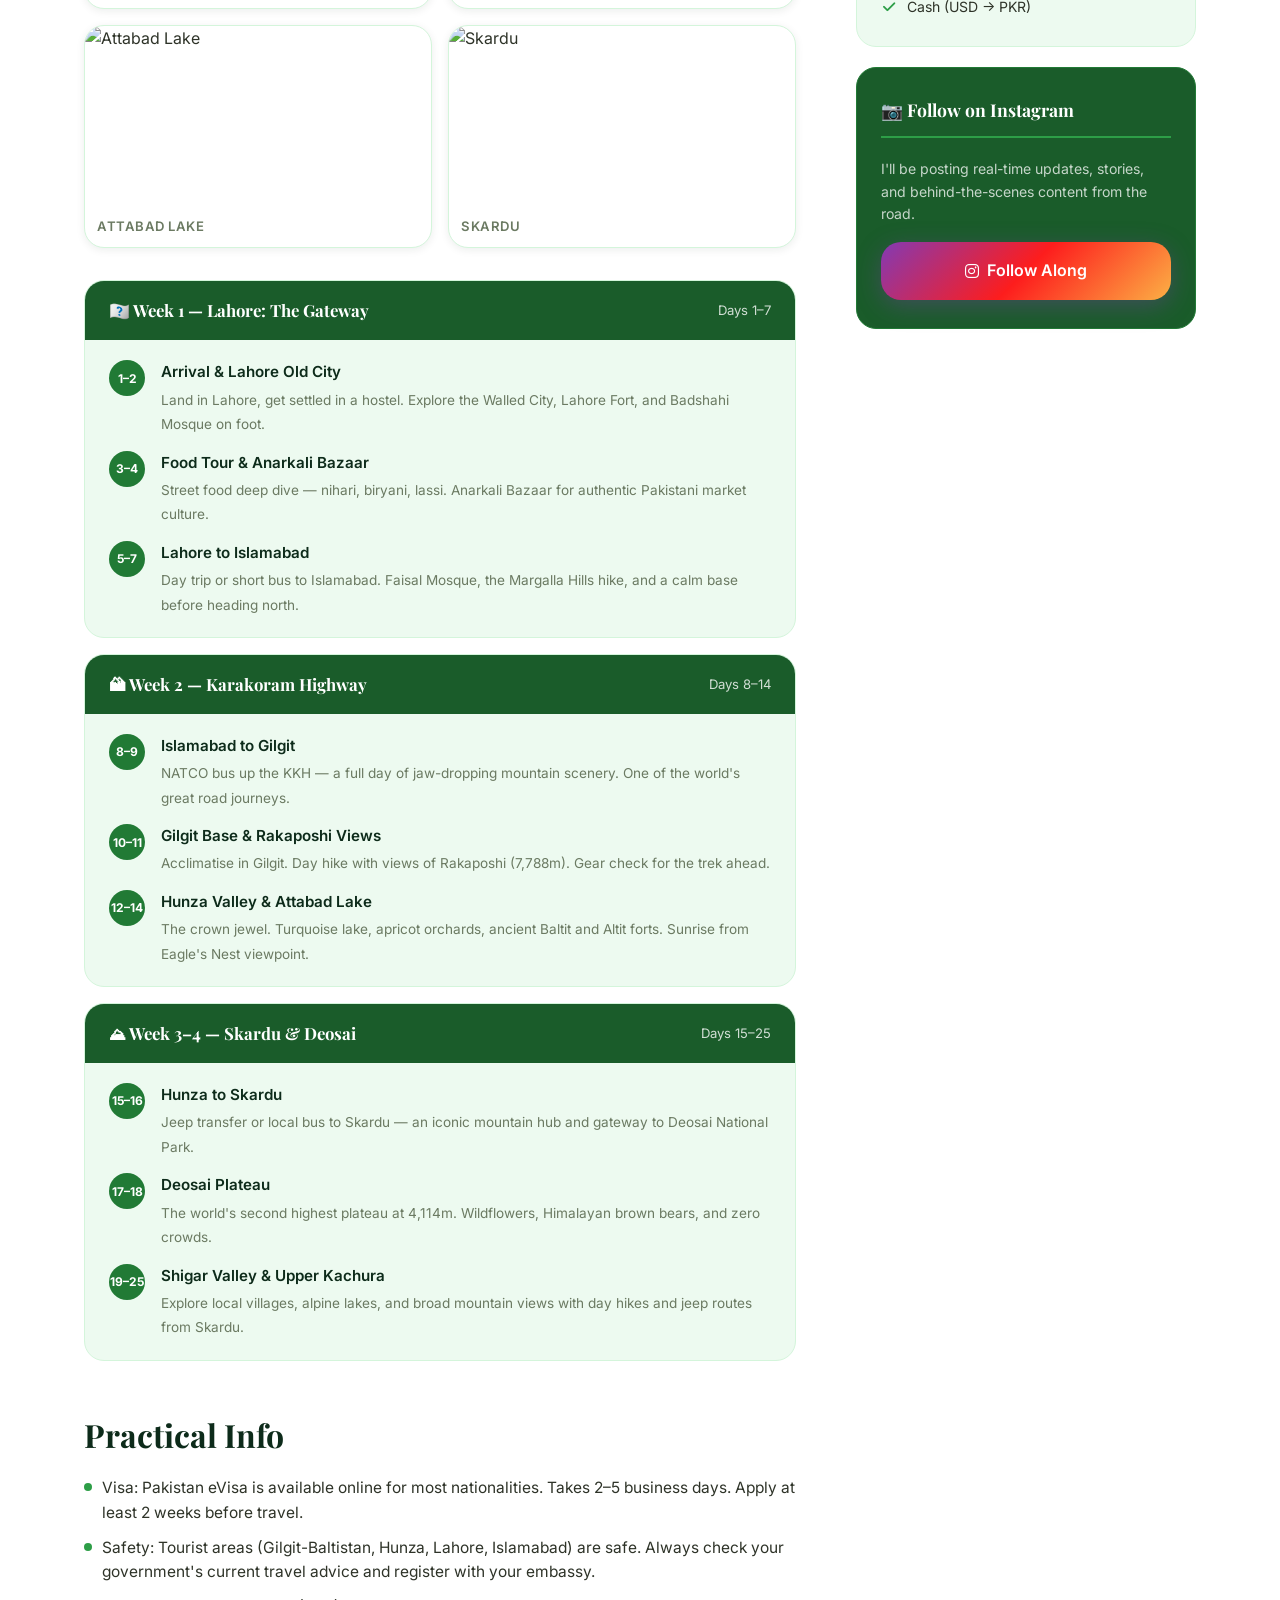
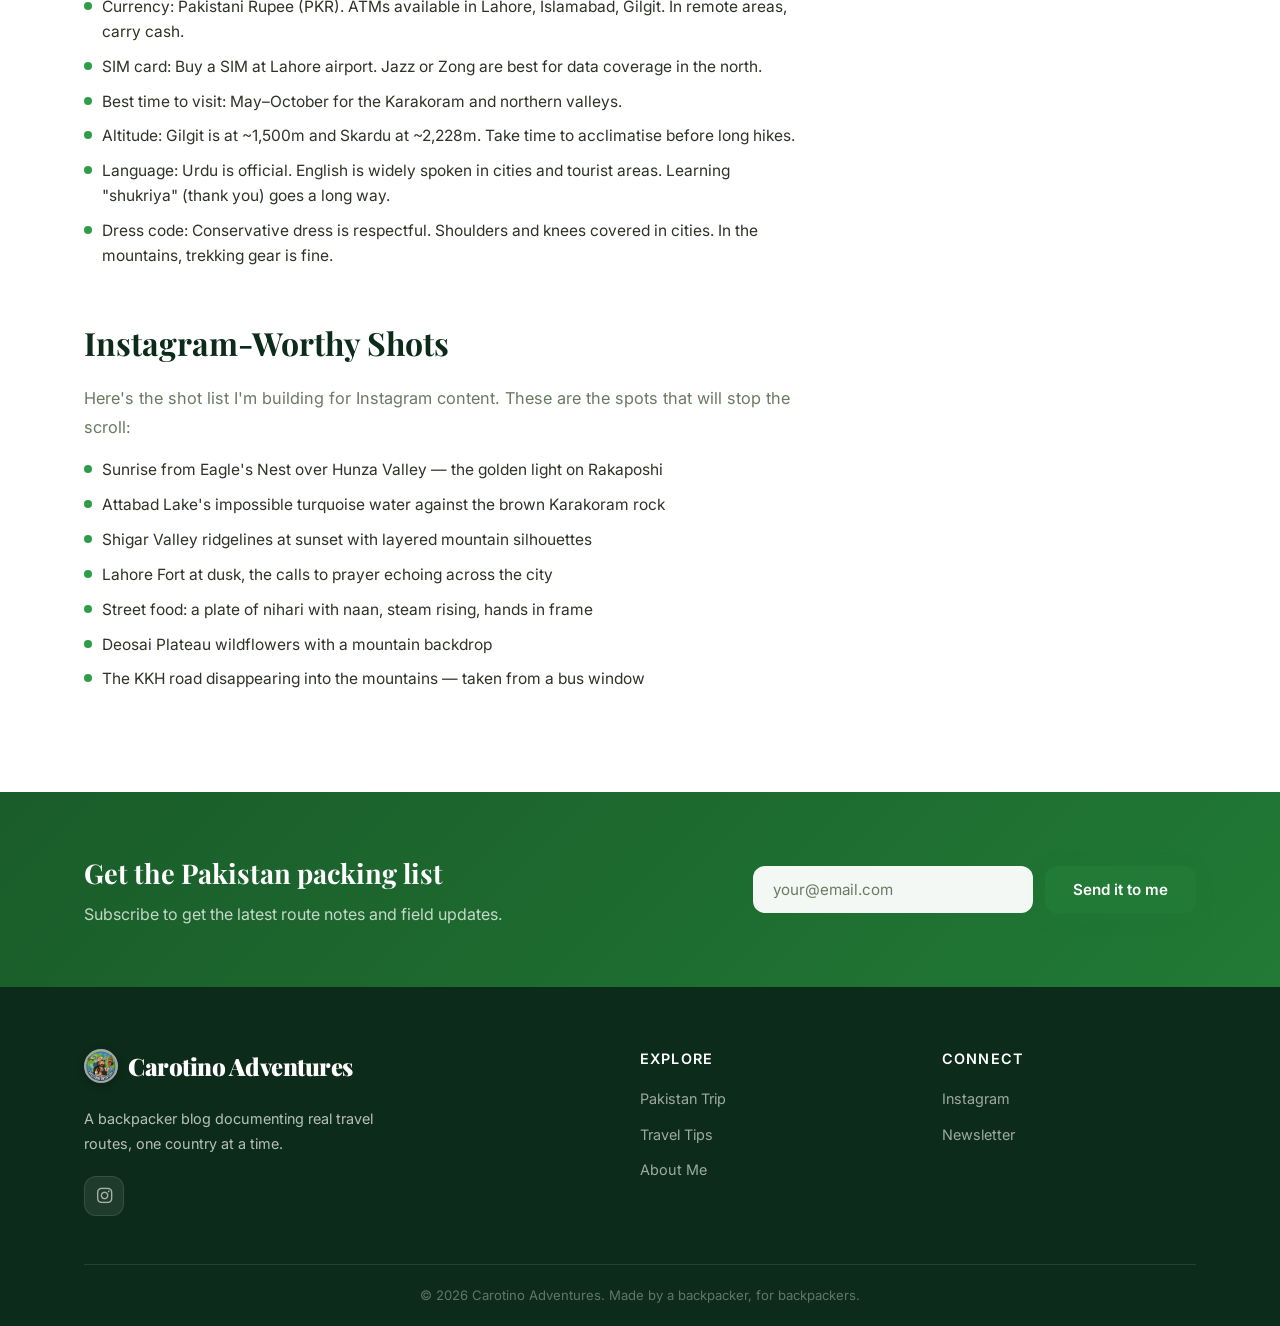
==== commit fc48beaa: "Fix brand logo asset path to Sticker.jpg" ====
--- a/pakistan.html
+++ b/pakistan.html
@@ -6,7 +6,7 @@
   <title>Pakistan Trip | Carotino Adventures</title>
   <meta name="description" content="Backpacker guide to Pakistan — Hunza Valley, Lahore, Skardu, and the Karakoram Highway. Real routes and practical travel notes." />
   <link rel="stylesheet" href="style.css" />
-  <link rel="icon" type="image/png" href="images/Sticker.png" />
+  <link rel="icon" type="image/jpeg" href="images/Sticker.jpg" />
   <link rel="preconnect" href="https://fonts.googleapis.com" />
   <link rel="preconnect" href="https://fonts.gstatic.com" crossorigin />
   <link href="https://fonts.googleapis.com/css2?family=Playfair+Display:wght@700;900&family=Inter:wght@300;400;500;600&display=swap" rel="stylesheet" />
@@ -315,7 +315,7 @@
   <nav class="navbar scrolled" id="navbar">
     <div class="nav-container">
       <a href="index.html" class="logo">
-        <img src="images/Sticker.png" alt="Carotino Adventures logo" class="logo-sticker" />
+        <img src="images/Sticker.jpg" alt="Carotino Adventures logo" class="logo-sticker" />
         Carotino Adventures
       </a>
       <ul class="nav-links">
@@ -595,7 +595,7 @@
     <div class="container">
       <div class="footer-grid">
         <div class="footer-brand">
-          <a href="index.html" class="logo"><img src="images/Sticker.png" alt="Carotino Adventures logo" class="logo-sticker" />Carotino Adventures</a>
+          <a href="index.html" class="logo"><img src="images/Sticker.jpg" alt="Carotino Adventures logo" class="logo-sticker" />Carotino Adventures</a>
           <p>A backpacker blog documenting real travel routes, one country at a time.</p>
           <div class="social-links">
             <a href="https://instagram.com/carotinoadventures" target="_blank" rel="noopener noreferrer" aria-label="Instagram"><i class="fa-brands fa-instagram"></i></a>
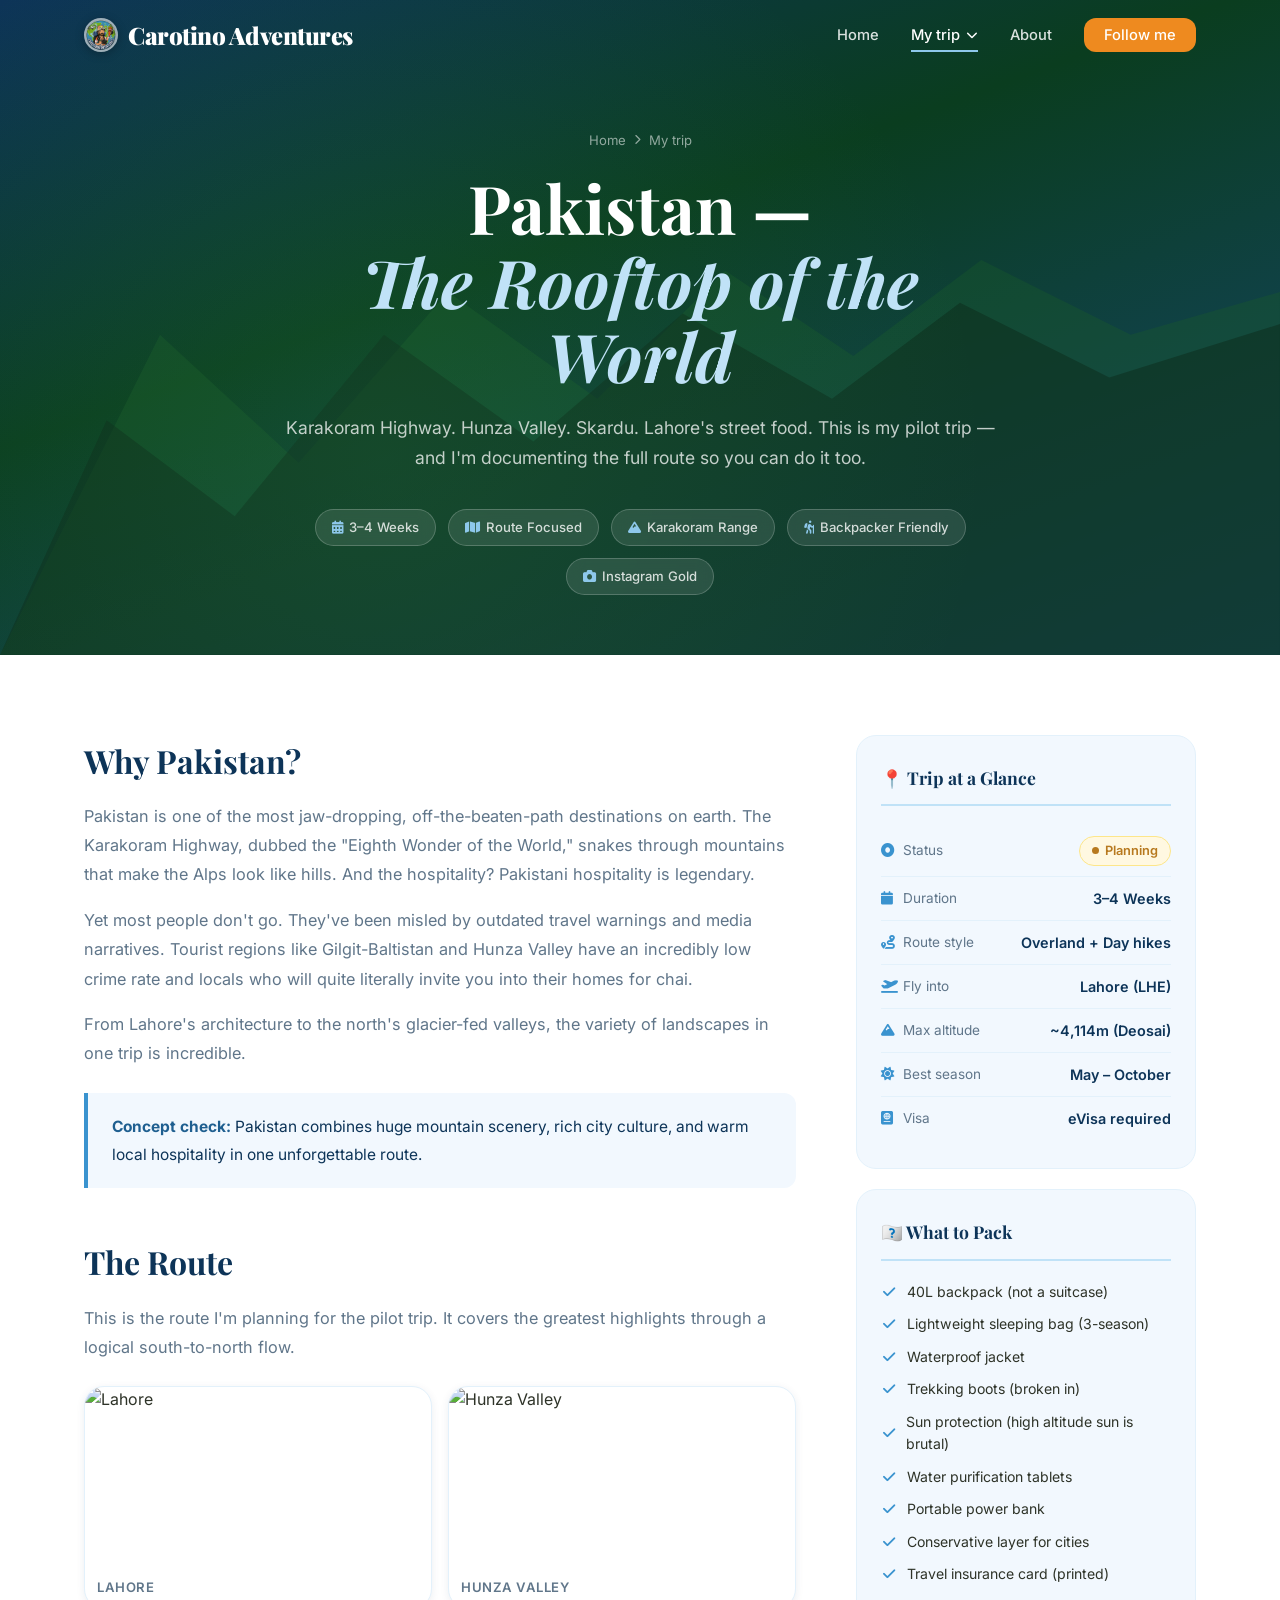
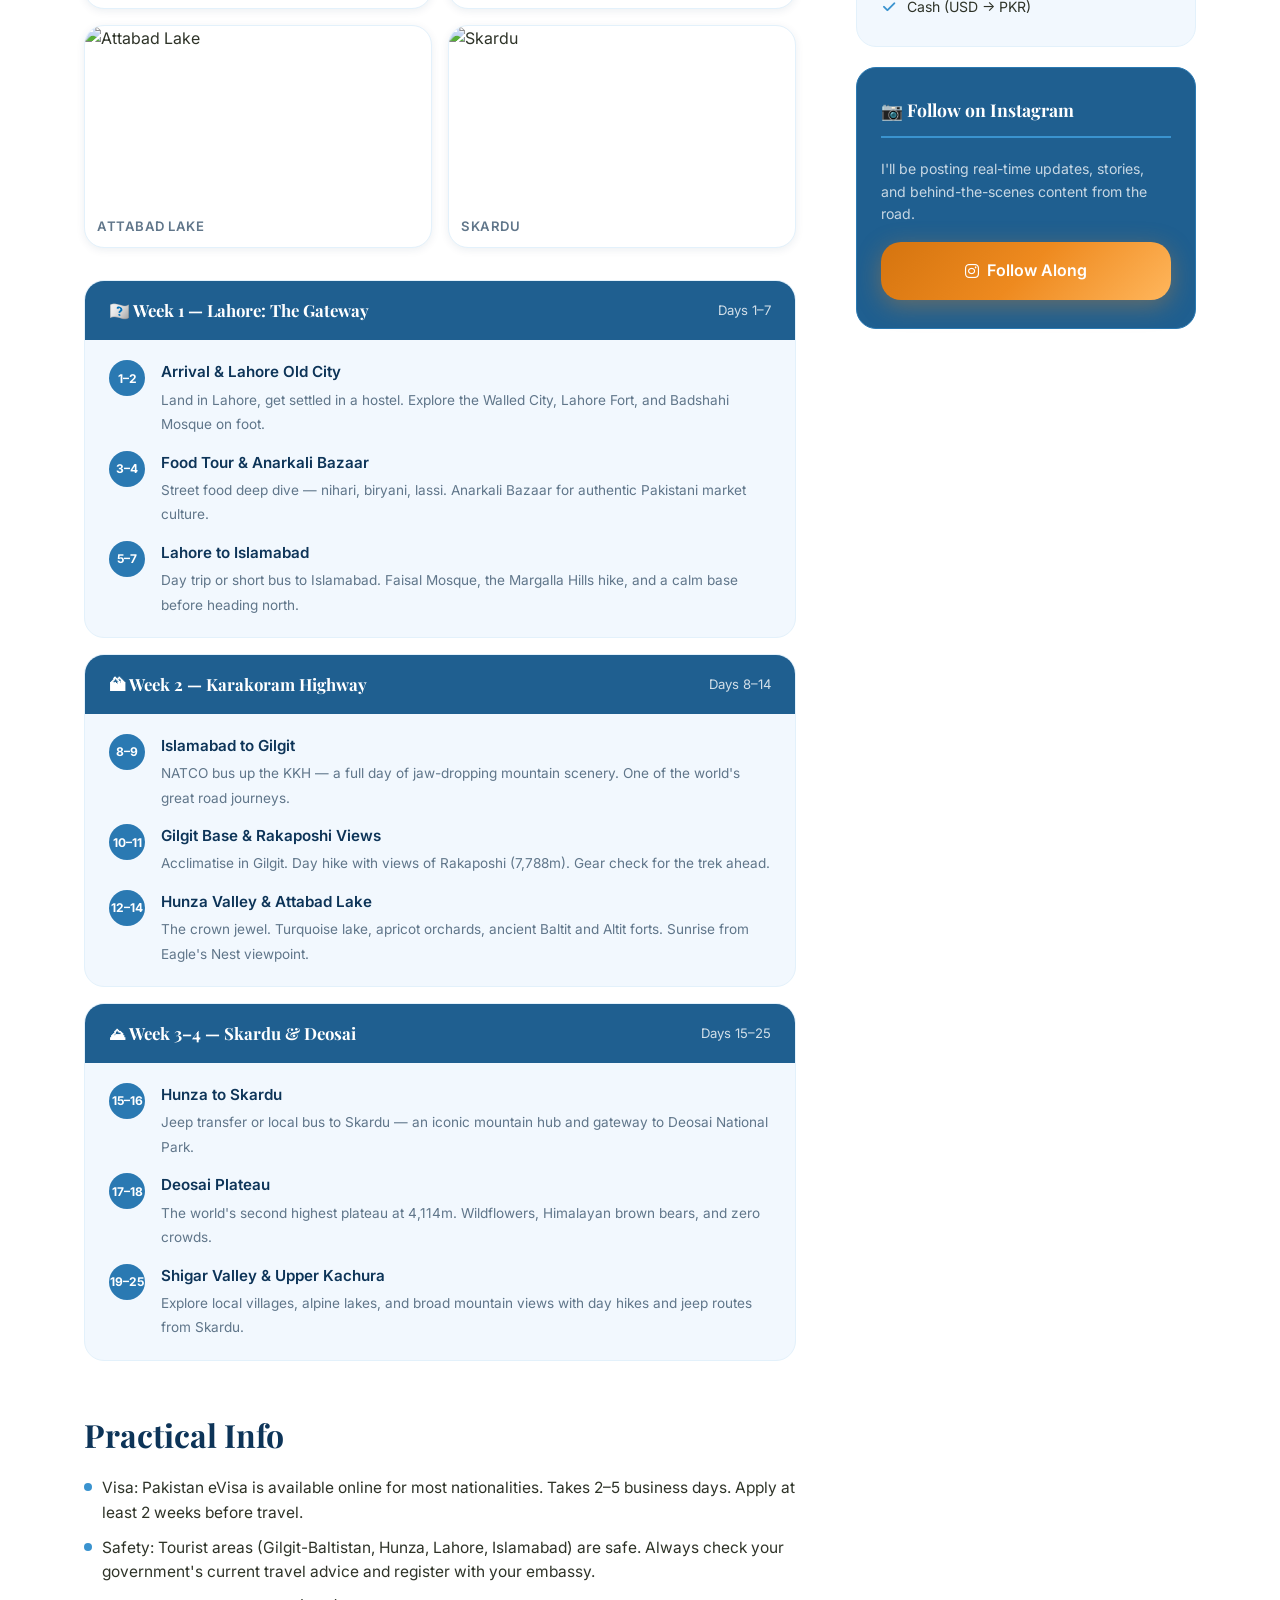
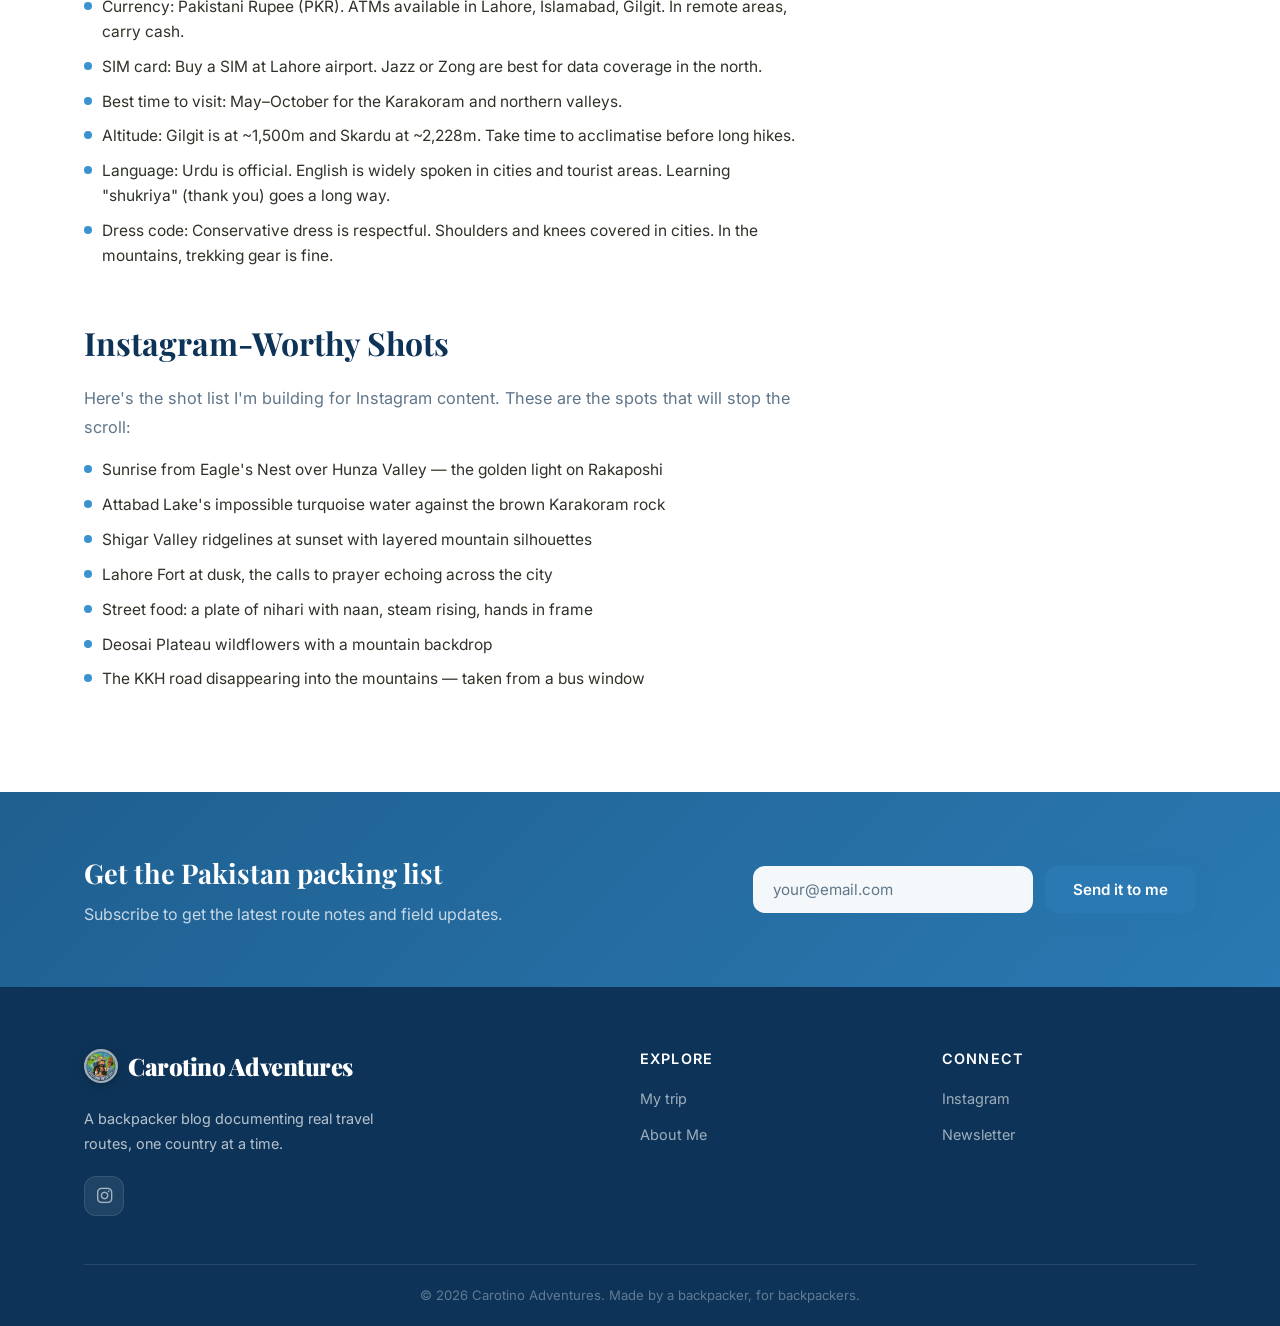
==== commit b7afd413: "Update nav links and theme for My trip rollout" ====
--- a/pakistan.html
+++ b/pakistan.html
@@ -3,7 +3,7 @@
 <head>
   <meta charset="UTF-8" />
   <meta name="viewport" content="width=device-width, initial-scale=1.0" />
-  <title>Pakistan Trip | Carotino Adventures</title>
+  <title>My trip | Pakistan | Carotino Adventures</title>
   <meta name="description" content="Backpacker guide to Pakistan — Hunza Valley, Lahore, Skardu, and the Karakoram Highway. Real routes and practical travel notes." />
   <link rel="stylesheet" href="style.css" />
   <link rel="icon" type="image/jpeg" href="images/Sticker.jpg" />
@@ -314,15 +314,19 @@
   <!-- ===== NAVIGATION ===== -->
   <nav class="navbar scrolled" id="navbar">
     <div class="nav-container">
-      <a href="index.html" class="logo">
+      <a href="https://virginiaatsa.github.io/carotinoadventures-/" class="logo">
         <img src="images/Sticker.jpg" alt="Carotino Adventures logo" class="logo-sticker" />
         Carotino Adventures
       </a>
       <ul class="nav-links">
-        <li><a href="index.html">Home</a></li>
-        <li><a href="pakistan.html" class="active">Pakistan Trip</a></li>
-        <li><a href="index.html#tips">Travel Tips</a></li>
-        <li><a href="index.html#about">About</a></li>
+        <li><a href="https://virginiaatsa.github.io/carotinoadventures-/">Home</a></li>
+        <li class="nav-dropdown">
+          <a href="https://virginiaatsa.github.io/carotinoadventures-/pakistan.html" class="dropdown-toggle active">My trip <i class="fa-solid fa-chevron-down"></i></a>
+          <ul class="dropdown-menu">
+            <li><a href="https://virginiaatsa.github.io/carotinoadventures-/pakistan.html" class="active"><span class="flag" aria-hidden="true">🇵🇰</span> Pakistan</a></li>
+          </ul>
+        </li>
+        <li><a href="https://virginiaatsa.github.io/carotinoadventures-/#about">About</a></li>
         <li><a href="https://instagram.com/carotinoadventures" target="_blank" rel="noopener noreferrer" class="btn-nav">Follow me</a></li>
       </ul>
       <button class="hamburger" id="hamburger" aria-label="Toggle menu">
@@ -335,9 +339,9 @@
   <header class="page-hero">
     <div class="page-hero-content">
       <div class="breadcrumb">
-        <a href="index.html">Home</a>
+        <a href="https://virginiaatsa.github.io/carotinoadventures-/">Home</a>
         <i class="fa-solid fa-chevron-right"></i>
-        <span>Pakistan Trip</span>
+        <span>My trip</span>
       </div>
       <h1>Pakistan —<br /><em>The Rooftop of the World</em></h1>
       <p>Karakoram Highway. Hunza Valley. Skardu. Lahore's street food. This is my pilot trip — and I'm documenting the full route so you can do it too.</p>
@@ -595,7 +599,7 @@
     <div class="container">
       <div class="footer-grid">
         <div class="footer-brand">
-          <a href="index.html" class="logo"><img src="images/Sticker.jpg" alt="Carotino Adventures logo" class="logo-sticker" />Carotino Adventures</a>
+          <a href="https://virginiaatsa.github.io/carotinoadventures-/" class="logo"><img src="images/Sticker.jpg" alt="Carotino Adventures logo" class="logo-sticker" />Carotino Adventures</a>
           <p>A backpacker blog documenting real travel routes, one country at a time.</p>
           <div class="social-links">
             <a href="https://instagram.com/carotinoadventures" target="_blank" rel="noopener noreferrer" aria-label="Instagram"><i class="fa-brands fa-instagram"></i></a>
@@ -604,16 +608,15 @@
         <div class="footer-links">
           <h5>Explore</h5>
           <ul>
-            <li><a href="pakistan.html">Pakistan Trip</a></li>
-            <li><a href="index.html#tips">Travel Tips</a></li>
-            <li><a href="index.html#about">About Me</a></li>
+            <li><a href="https://virginiaatsa.github.io/carotinoadventures-/pakistan.html">My trip</a></li>
+            <li><a href="https://virginiaatsa.github.io/carotinoadventures-/#about">About Me</a></li>
           </ul>
         </div>
         <div class="footer-links">
           <h5>Connect</h5>
           <ul>
             <li><a href="https://instagram.com/carotinoadventures" target="_blank" rel="noopener noreferrer">Instagram</a></li>
-            <li><a href="index.html#contact">Newsletter</a></li>
+            <li><a href="https://virginiaatsa.github.io/carotinoadventures-/#contact">Newsletter</a></li>
           </ul>
         </div>
       </div>
--- a/style.css
+++ b/style.css
@@ -5,16 +5,20 @@
 
 /* ===== CSS CUSTOM PROPERTIES ===== */
 :root {
-  --green-900: #0d2b1a;
-  --green-800: #14401f;
-  --green-700: #1a5c2a;
-  --green-600: #217a35;
-  --green-500: #2d9e47;
-  --green-400: #4aba62;
-  --green-300: #72cc83;
-  --green-200: #a8e4b4;
-  --green-100: #d4f5db;
-  --green-50:  #edfaf0;
+  --green-900: #0d3458;
+  --green-800: #16466f;
+  --green-700: #1f5f90;
+  --green-600: #2a79b2;
+  --green-500: #3a93cf;
+  --green-400: #62afdf;
+  --green-300: #8ec8eb;
+  --green-200: #c0e2f7;
+  --green-100: #e3f1fb;
+  --green-50:  #f2f8fe;
+
+  --accent-orange: #ee8a1f;
+  --accent-orange-dark: #d5740f;
+  --accent-orange-light: #ffb65c;
 
   --earth-dark: #1c1a14;
   --earth-mid:  #3b3626;
@@ -24,7 +28,7 @@
 
   --text-dark:  #111810;
   --text-body:  #2e3328;
-  --text-muted: #6b7a62;
+  --text-muted: #60768a;
 
   --font-heading: 'Playfair Display', Georgia, serif;
   --font-body:    'Inter', system-ui, sans-serif;
@@ -34,9 +38,9 @@
   --radius-lg:  20px;
   --radius-xl:  32px;
 
-  --shadow-sm:  0 2px 8px rgba(13,43,26,0.08);
-  --shadow-md:  0 8px 24px rgba(13,43,26,0.14);
-  --shadow-lg:  0 20px 60px rgba(13,43,26,0.2);
+  --shadow-sm:  0 2px 8px rgba(13,52,88,0.08);
+  --shadow-md:  0 8px 24px rgba(13,52,88,0.14);
+  --shadow-lg:  0 20px 60px rgba(13,52,88,0.2);
 
   --transition: 0.3s ease;
   --nav-height: 70px;
@@ -120,12 +124,12 @@
 .btn-primary {
   background: var(--green-600);
   color: var(--white);
-  box-shadow: 0 4px 16px rgba(33,122,53,0.35);
+  box-shadow: 0 4px 16px rgba(42,121,178,0.35);
 }
 .btn-primary:hover {
   background: var(--green-700);
   transform: translateY(-2px);
-  box-shadow: 0 8px 24px rgba(33,122,53,0.45);
+  box-shadow: 0 8px 24px rgba(42,121,178,0.45);
 }
 
 .btn-ghost {
@@ -141,37 +145,37 @@
 
 .btn-outline {
   background: transparent;
-  color: var(--green-700);
-  border: 2px solid var(--green-500);
+  color: var(--accent-orange-dark);
+  border: 2px solid var(--accent-orange);
 }
 .btn-outline:hover {
-  background: var(--green-600);
+  background: var(--accent-orange);
   color: var(--white);
   transform: translateY(-2px);
 }
 
 .btn-instagram {
-  background: linear-gradient(135deg, #833ab4, #fd1d1d, #fcb045);
+  background: linear-gradient(135deg, var(--accent-orange-dark), var(--accent-orange), var(--accent-orange-light));
   color: var(--white);
   font-size: 1rem;
   padding: 16px 36px;
   border-radius: var(--radius-lg);
-  box-shadow: 0 6px 24px rgba(131,58,180,0.35);
+  box-shadow: 0 6px 24px rgba(238,138,31,0.35);
 }
 .btn-instagram:hover {
   transform: translateY(-3px);
-  box-shadow: 0 12px 36px rgba(131,58,180,0.5);
+  box-shadow: 0 12px 36px rgba(238,138,31,0.5);
 }
 
 .btn-nav {
-  background: var(--green-500);
+  background: var(--accent-orange);
   color: var(--white) !important;
   padding: 8px 20px;
   border-radius: var(--radius-md);
   font-weight: 600;
   transition: var(--transition);
 }
-.btn-nav:hover { background: var(--green-700); }
+.btn-nav:hover { background: var(--accent-orange-dark); }
 
 /* ===== NAVBAR ===== */
 .navbar {
@@ -184,7 +188,7 @@
 }
 
 .navbar.scrolled {
-  background: rgba(13,43,26,0.96);
+  background: rgba(13,52,88,0.96);
   backdrop-filter: blur(12px);
   box-shadow: 0 2px 20px rgba(0,0,0,0.3);
 }
@@ -244,6 +248,62 @@
 .nav-links li a:not(.btn-nav):hover,
 .nav-links li a.active { color: var(--white); }
 
+.nav-dropdown {
+  position: relative;
+}
+
+.dropdown-toggle {
+  display: inline-flex;
+  align-items: center;
+  gap: 6px;
+}
+
+.dropdown-toggle i {
+  font-size: 0.72rem;
+  transition: transform var(--transition);
+}
+
+.dropdown-menu {
+  position: absolute;
+  top: calc(100% + 12px);
+  left: 0;
+  min-width: 180px;
+  background: rgba(13,52,88,0.98);
+  border: 1px solid rgba(255,255,255,0.15);
+  border-radius: var(--radius-md);
+  padding: 8px;
+  display: none;
+  box-shadow: var(--shadow-md);
+}
+
+.nav-dropdown:hover .dropdown-menu,
+.nav-dropdown:focus-within .dropdown-menu {
+  display: block;
+}
+
+.nav-dropdown:hover .dropdown-toggle i,
+.nav-dropdown:focus-within .dropdown-toggle i {
+  transform: rotate(180deg);
+}
+
+.dropdown-menu li a {
+  display: flex;
+  align-items: center;
+  gap: 8px;
+  padding: 8px 10px;
+  border-radius: var(--radius-sm);
+  color: rgba(255,255,255,0.9);
+}
+
+.dropdown-menu li a:hover {
+  background: rgba(255,255,255,0.1);
+}
+
+.flag {
+  font-size: 1rem;
+  line-height: 1;
+}
+
 .hamburger {
   display: none;
   flex-direction: column;
@@ -279,8 +339,8 @@
   position: absolute;
   inset: 0;
   background-image: 
-    radial-gradient(circle at 20% 80%, rgba(72,186,98,0.15) 0%, transparent 50%),
-    radial-gradient(circle at 80% 20%, rgba(45,158,71,0.2) 0%, transparent 50%),
+    radial-gradient(circle at 20% 80%, rgba(98,175,223,0.16) 0%, transparent 50%),
+    radial-gradient(circle at 80% 20%, rgba(42,121,178,0.25) 0%, transparent 50%),
     url("data:image/svg+xml,%3Csvg width='60' height='60' viewBox='0 0 60 60' xmlns='http://www.w3.org/2000/svg'%3E%3Cpath d='M30 5 L55 50 L5 50Z' fill='none' stroke='rgba(255,255,255,0.03)' stroke-width='1'/%3E%3C/svg%3E");
   pointer-events: none;
 }
@@ -288,7 +348,7 @@
 .hero-overlay {
   position: absolute;
   inset: 0;
-  background: linear-gradient(to bottom, rgba(13,43,26,0.2) 0%, rgba(13,43,26,0.5) 100%);
+  background: linear-gradient(to bottom, rgba(13,52,88,0.2) 0%, rgba(13,52,88,0.5) 100%);
 }
 
 .hero-content {
@@ -454,7 +514,7 @@
 
 .pakistan-bg {
   background: 
-    linear-gradient(to top, rgba(13,43,26,0.8) 0%, rgba(13,43,26,0.1) 60%),
+    linear-gradient(to top, rgba(13,52,88,0.8) 0%, rgba(13,52,88,0.1) 60%),
     url("https://source.unsplash.com/1200x900/?hunza,mountains,pakistan") center/cover no-repeat;
 }
 
@@ -830,7 +890,7 @@
     position: fixed;
     top: var(--nav-height);
     left: 0; right: 0;
-    background: rgba(13,43,26,0.98);
+    background: rgba(13,52,88,0.98);
     flex-direction: column;
     padding: 24px;
     gap: 20px;
@@ -840,6 +900,16 @@
   .nav-links.open { display: flex; }
   .hamburger { display: flex; }
 
+  .nav-dropdown { width: 100%; }
+  .dropdown-toggle { width: 100%; justify-content: space-between; }
+  .dropdown-menu {
+    position: static;
+    display: block;
+    background: rgba(255,255,255,0.06);
+    border: 1px solid rgba(255,255,255,0.12);
+    margin-top: 10px;
+  }
+
   .hero-stats { gap: 20px; }
   .stat-divider { display: none; }
 
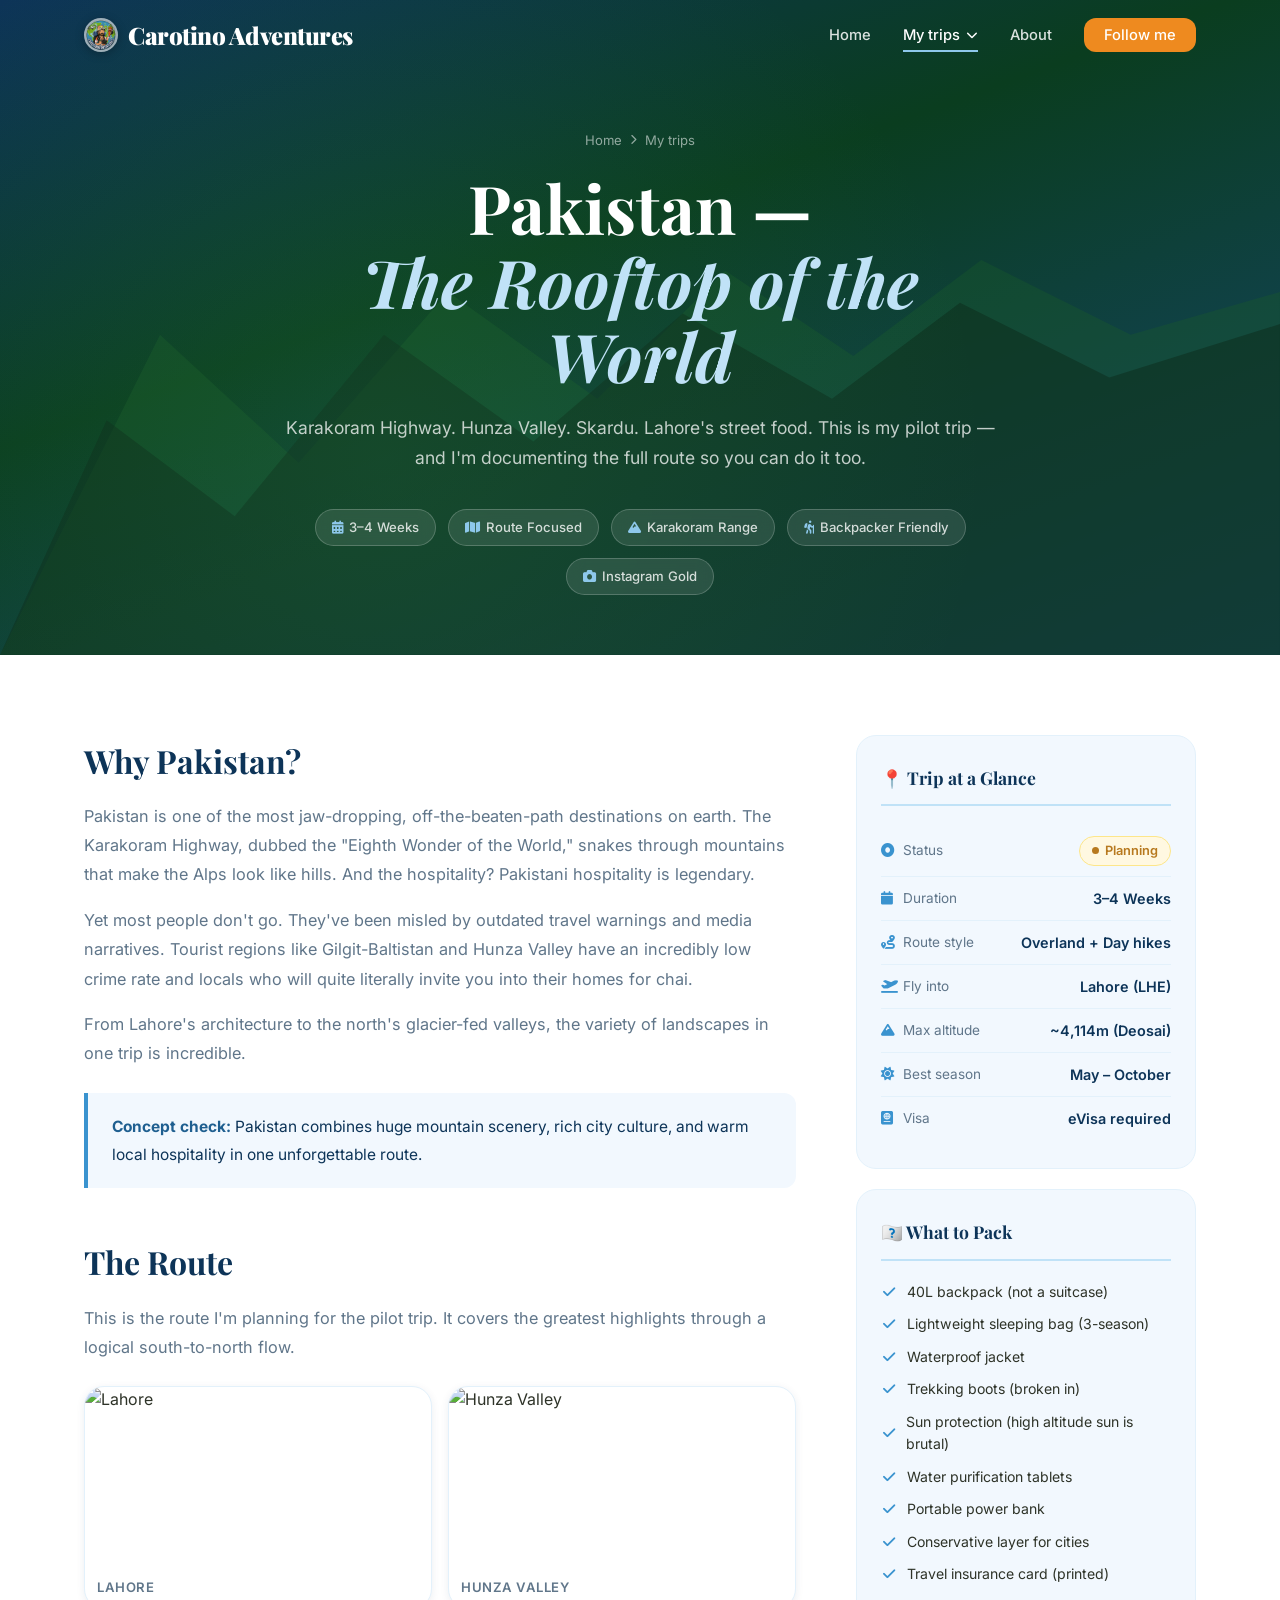
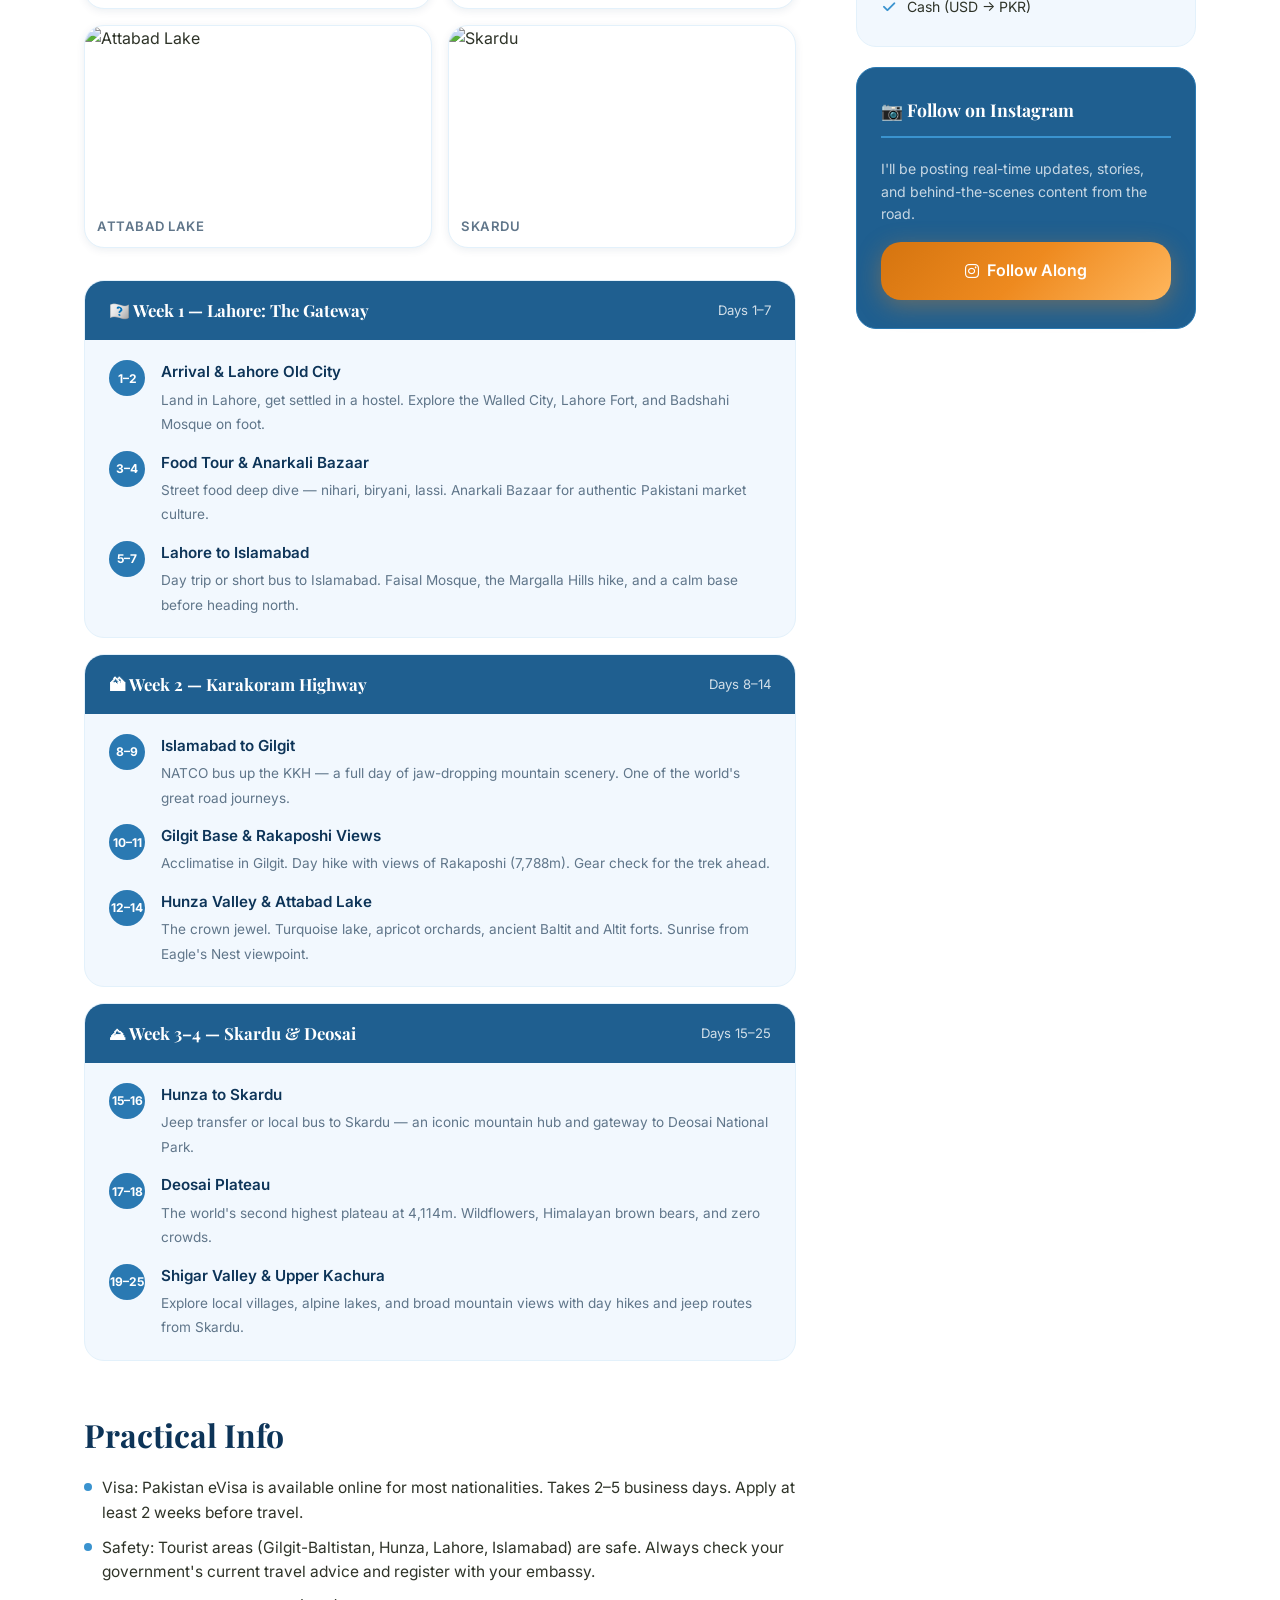
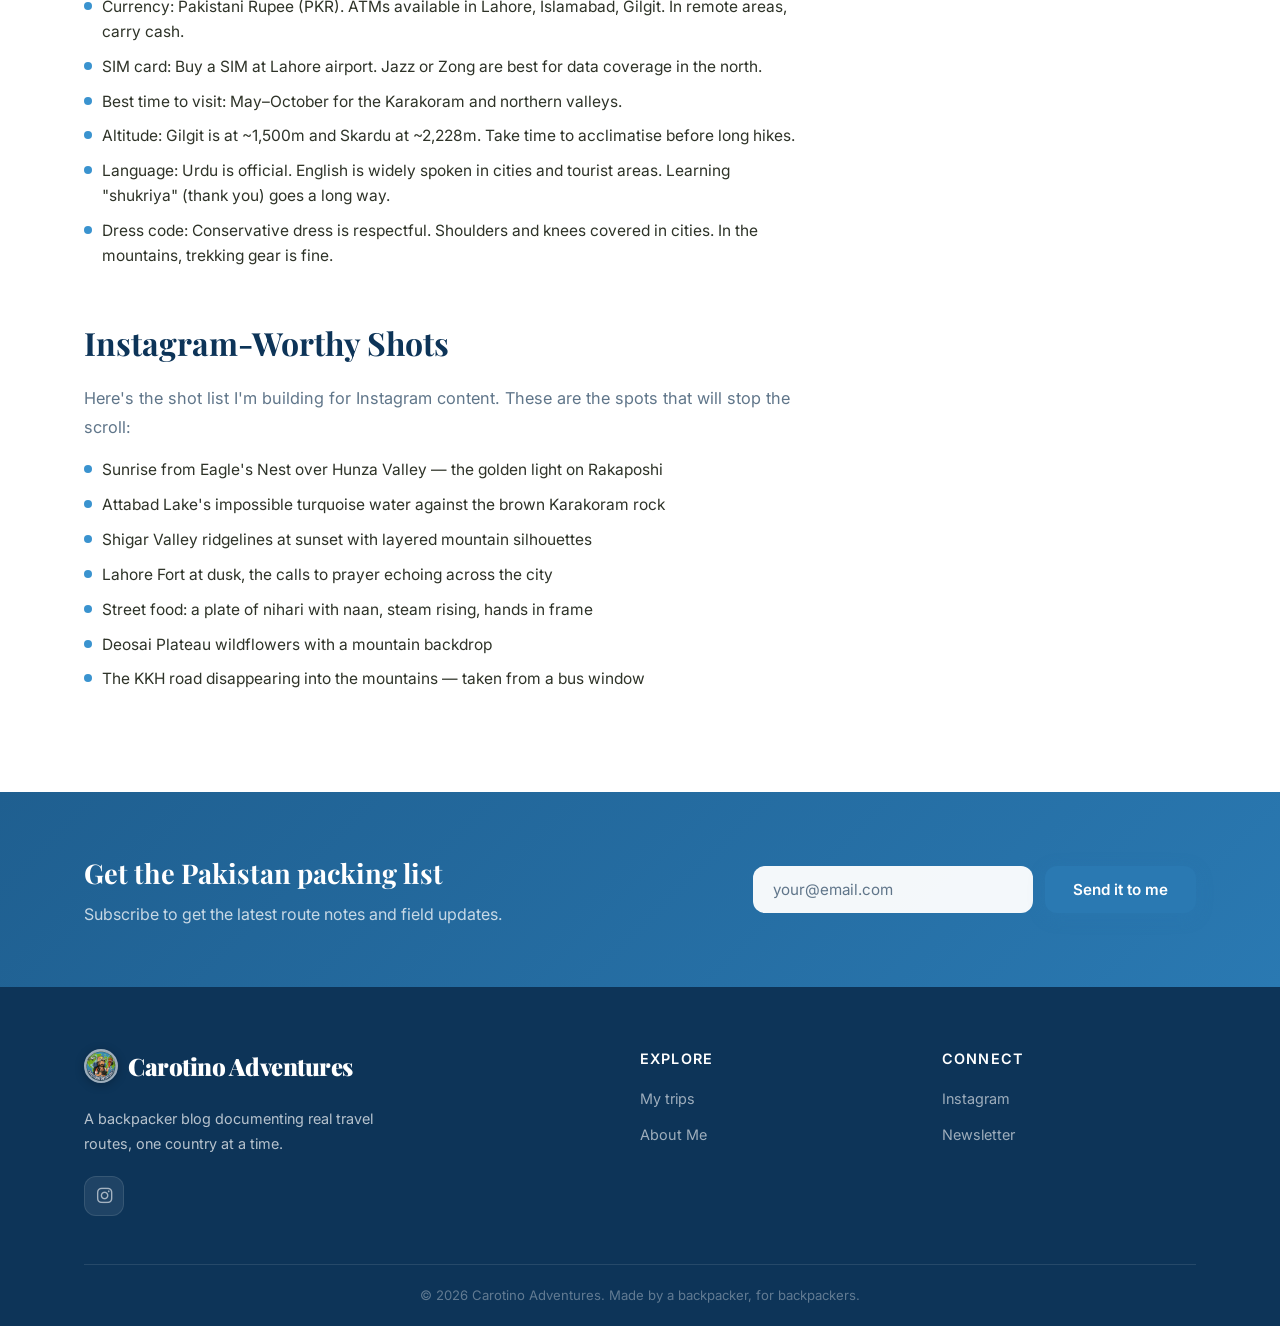
==== commit 462d227d: "Rename My trip labels to My trips" ====
--- a/pakistan.html
+++ b/pakistan.html
@@ -3,7 +3,7 @@
 <head>
   <meta charset="UTF-8" />
   <meta name="viewport" content="width=device-width, initial-scale=1.0" />
-  <title>My trip | Pakistan | Carotino Adventures</title>
+  <title>My trips | Pakistan | Carotino Adventures</title>
   <meta name="description" content="Backpacker guide to Pakistan — Hunza Valley, Lahore, Skardu, and the Karakoram Highway. Real routes and practical travel notes." />
   <link rel="stylesheet" href="style.css" />
   <link rel="icon" type="image/jpeg" href="images/Sticker.jpg" />
@@ -321,7 +321,7 @@
       <ul class="nav-links">
         <li><a href="https://virginiaatsa.github.io/carotinoadventures-/">Home</a></li>
         <li class="nav-dropdown">
-          <a href="https://virginiaatsa.github.io/carotinoadventures-/pakistan.html" class="dropdown-toggle active">My trip <i class="fa-solid fa-chevron-down"></i></a>
+          <a href="#" class="dropdown-toggle active" aria-expanded="false" aria-haspopup="true">My trips <i class="fa-solid fa-chevron-down"></i></a>
           <ul class="dropdown-menu">
             <li><a href="https://virginiaatsa.github.io/carotinoadventures-/pakistan.html" class="active"><span class="flag" aria-hidden="true">🇵🇰</span> Pakistan</a></li>
           </ul>
@@ -341,7 +341,7 @@
       <div class="breadcrumb">
         <a href="https://virginiaatsa.github.io/carotinoadventures-/">Home</a>
         <i class="fa-solid fa-chevron-right"></i>
-        <span>My trip</span>
+        <span>My trips</span>
       </div>
       <h1>Pakistan —<br /><em>The Rooftop of the World</em></h1>
       <p>Karakoram Highway. Hunza Valley. Skardu. Lahore's street food. This is my pilot trip — and I'm documenting the full route so you can do it too.</p>
@@ -608,7 +608,7 @@
         <div class="footer-links">
           <h5>Explore</h5>
           <ul>
-            <li><a href="https://virginiaatsa.github.io/carotinoadventures-/pakistan.html">My trip</a></li>
+            <li><a href="https://virginiaatsa.github.io/carotinoadventures-/pakistan.html">My trips</a></li>
             <li><a href="https://virginiaatsa.github.io/carotinoadventures-/#about">About Me</a></li>
           </ul>
         </div>
@@ -641,6 +641,26 @@
       hamburger.classList.toggle('active');
     });
 
+    // Dropdown menu (desktop + touch)
+    document.querySelectorAll('.dropdown-toggle').forEach((toggle) => {
+      toggle.addEventListener('click', (e) => {
+        e.preventDefault();
+        const parent = toggle.closest('.nav-dropdown');
+        const isOpen = parent.classList.toggle('open');
+        toggle.setAttribute('aria-expanded', String(isOpen));
+      });
+    });
+
+    document.addEventListener('click', (e) => {
+      document.querySelectorAll('.nav-dropdown.open').forEach((menu) => {
+        if (!menu.contains(e.target)) {
+          menu.classList.remove('open');
+          const toggle = menu.querySelector('.dropdown-toggle');
+          if (toggle) toggle.setAttribute('aria-expanded', 'false');
+        }
+      });
+    });
+
     // Newsletter
     function handleSubscribe(e) {
       e.preventDefault();
--- a/style.css
+++ b/style.css
@@ -19,6 +19,9 @@
   --accent-orange: #ee8a1f;
   --accent-orange-dark: #d5740f;
   --accent-orange-light: #ffb65c;
+  --sticker-green: #2d9e47;
+  --sticker-green-dark: #1f6f34;
+  --sticker-green-muted: #3c6e47;
 
   --earth-dark: #1c1a14;
   --earth-mid:  #3b3626;
@@ -277,11 +280,13 @@
 }
 
 .nav-dropdown:hover .dropdown-menu,
+.nav-dropdown.open .dropdown-menu,
 .nav-dropdown:focus-within .dropdown-menu {
   display: block;
 }
 
 .nav-dropdown:hover .dropdown-toggle i,
+.nav-dropdown.open .dropdown-toggle i,
 .nav-dropdown:focus-within .dropdown-toggle i {
   transform: rotate(180deg);
 }
@@ -515,7 +520,7 @@
 .pakistan-bg {
   background: 
     linear-gradient(to top, rgba(13,52,88,0.8) 0%, rgba(13,52,88,0.1) 60%),
-    url("https://source.unsplash.com/1200x900/?hunza,mountains,pakistan") center/cover no-repeat;
+    url("images/DSC03466.JPEG") center/cover no-repeat;
 }
 
 /* Mountain silhouette decoration */
@@ -664,6 +669,28 @@
   font-size: 0.88rem;
   color: var(--text-muted);
   line-height: 1.6;
+}
+
+/* Home page text in sticker-green palette */
+.home-page .section-header h2,
+.home-page .trip-card-info h3,
+.home-page .philosophy-text h2,
+.home-page .value-card h4 {
+  color: var(--sticker-green-dark);
+}
+
+.home-page .section-header p,
+.home-page .trip-card-info p,
+.home-page .philosophy-text p,
+.home-page .trip-meta span,
+.home-page .value-card p {
+  color: var(--sticker-green-muted);
+}
+
+.home-page .trip-meta i,
+.home-page .trip-highlights i,
+.home-page .value-icon {
+  color: var(--sticker-green);
 }
 
 /* ===== TIPS ===== */
@@ -904,11 +931,12 @@
   .dropdown-toggle { width: 100%; justify-content: space-between; }
   .dropdown-menu {
     position: static;
-    display: block;
+    display: none;
     background: rgba(255,255,255,0.06);
     border: 1px solid rgba(255,255,255,0.12);
     margin-top: 10px;
   }
+  .nav-dropdown.open .dropdown-menu { display: block; }
 
   .hero-stats { gap: 20px; }
   .stat-divider { display: none; }
